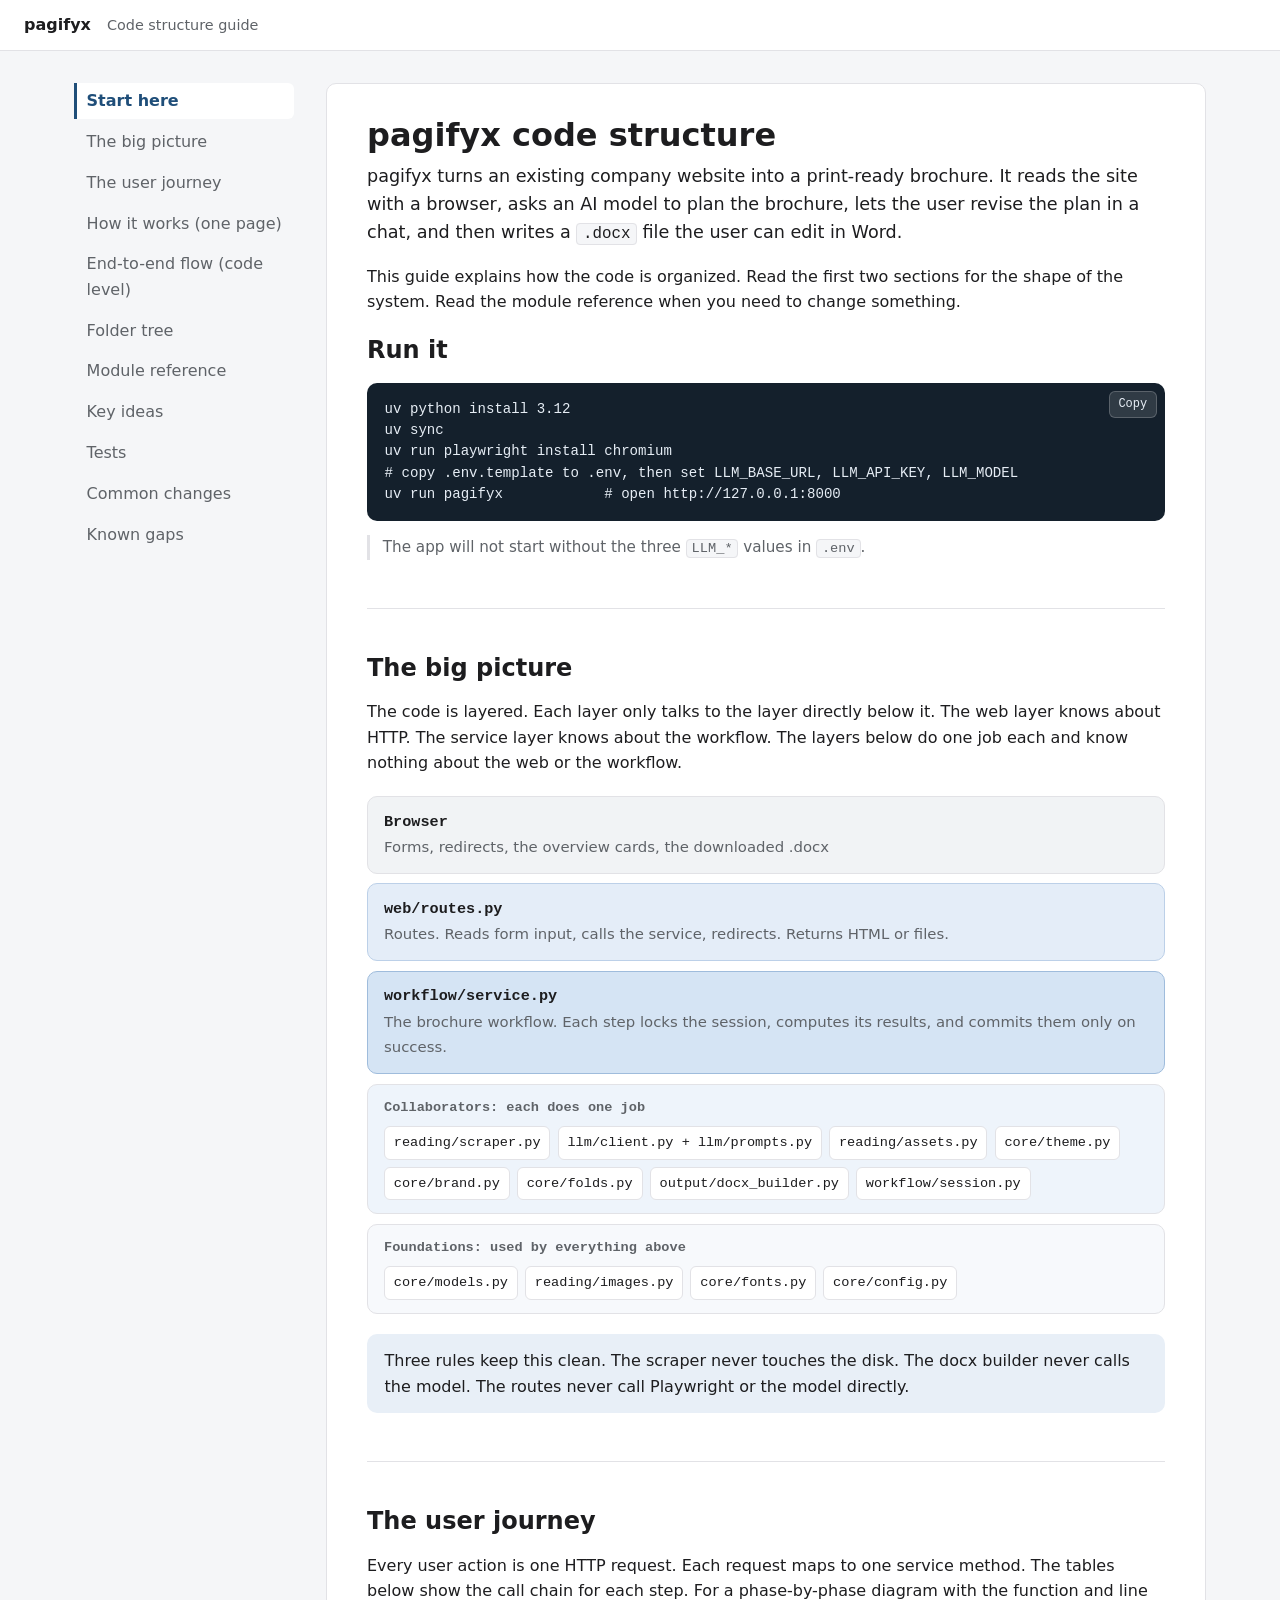
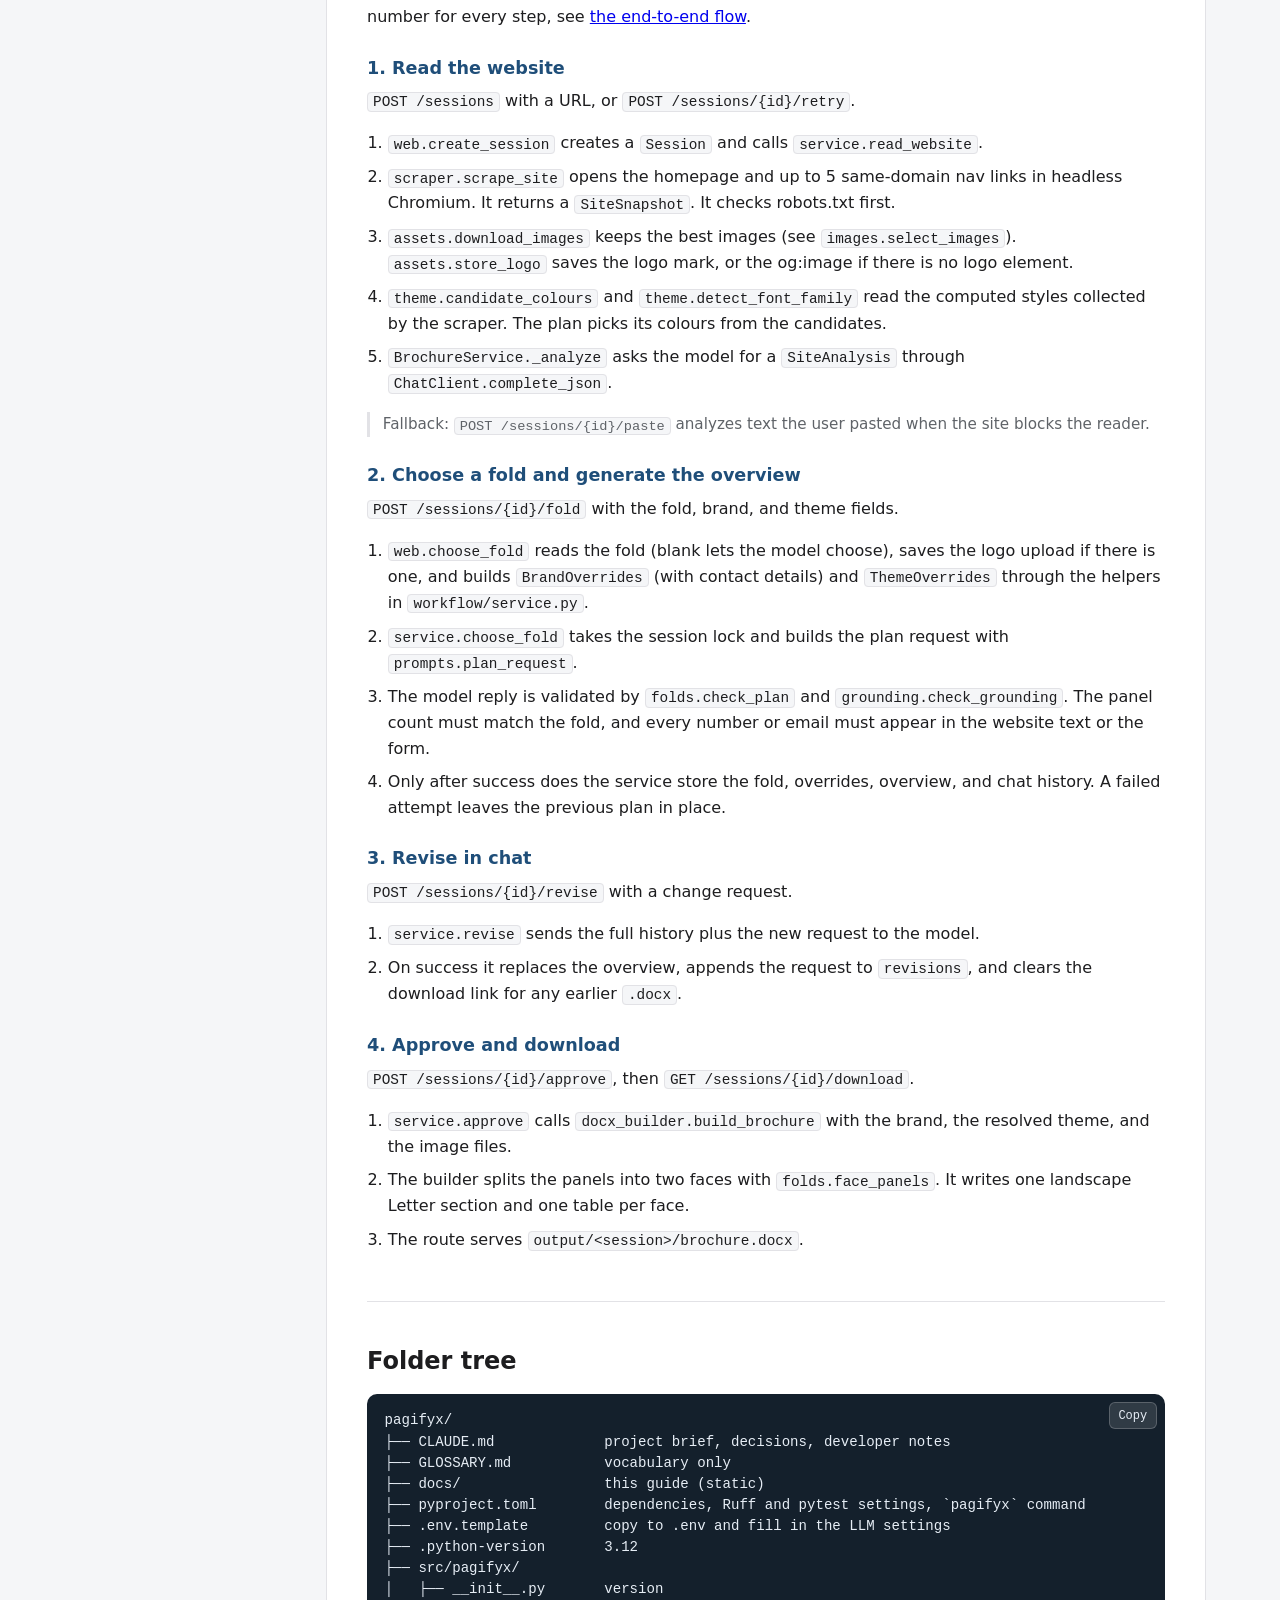
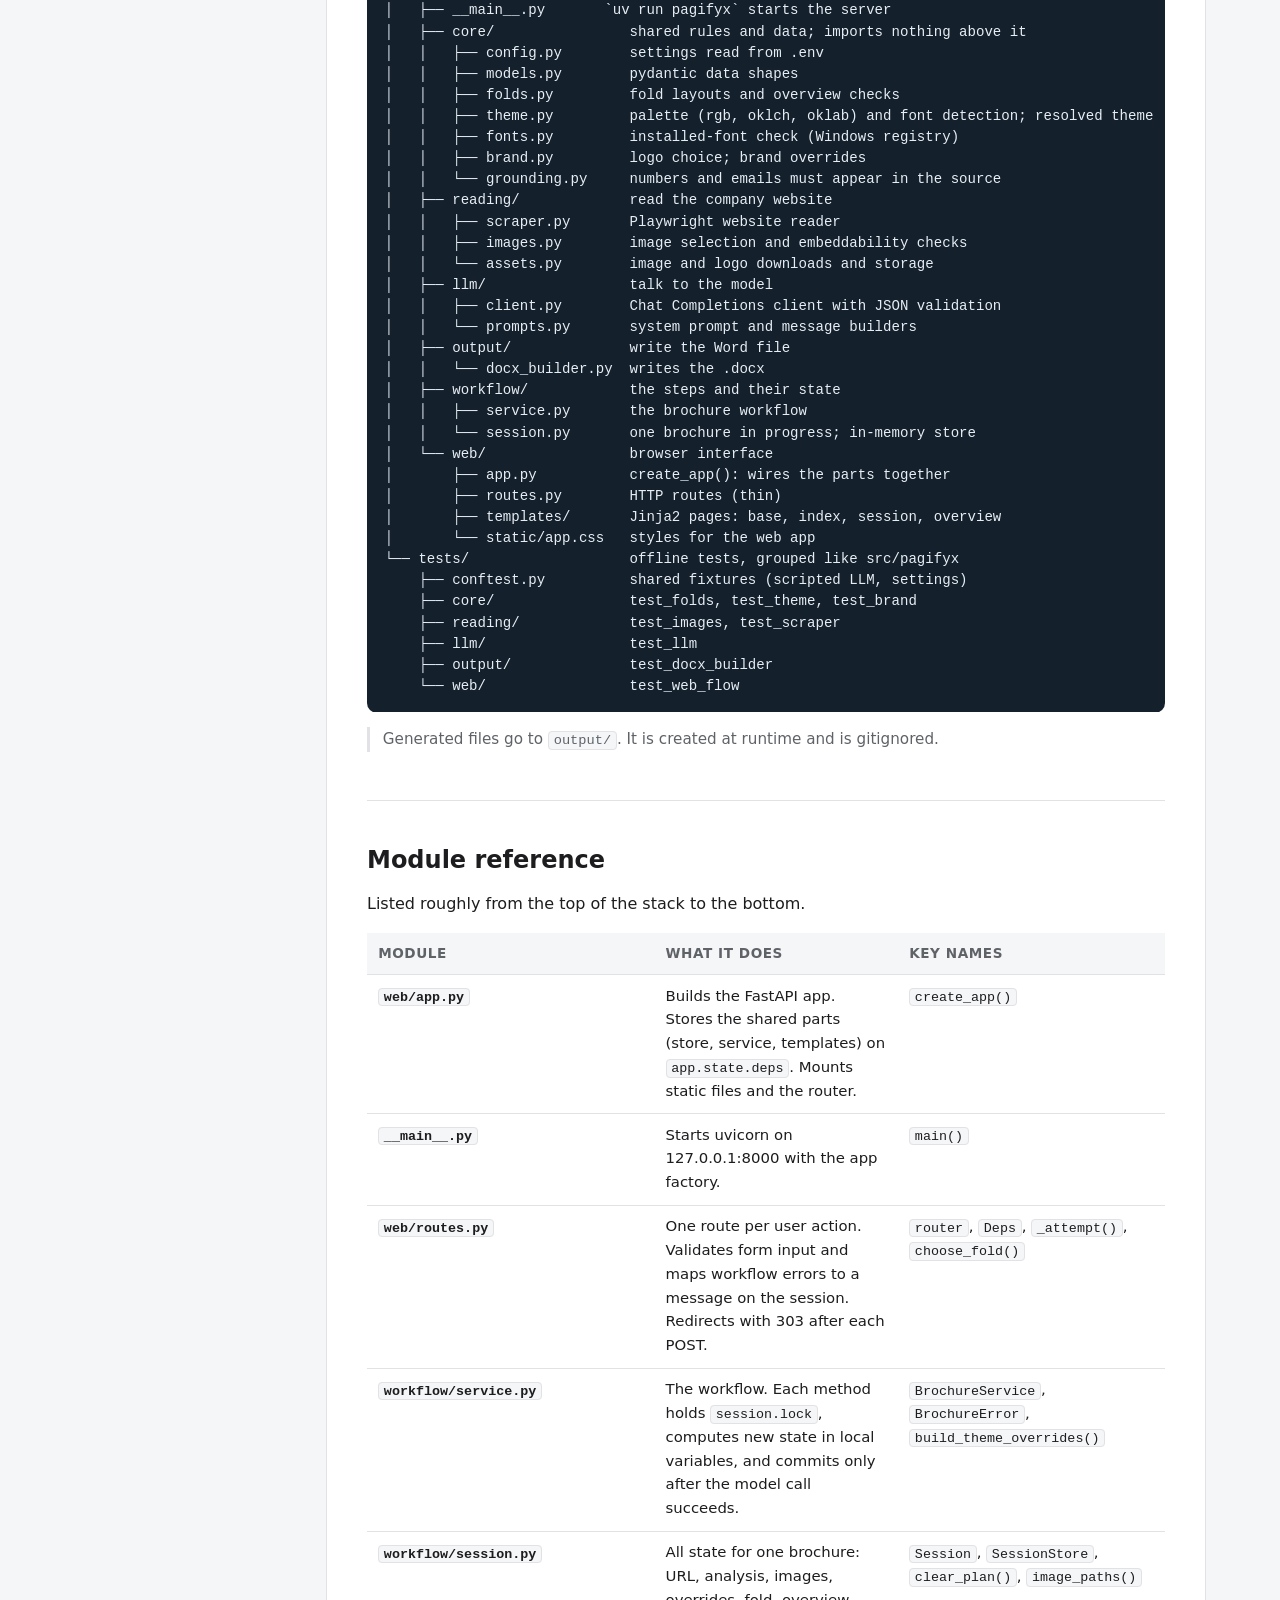
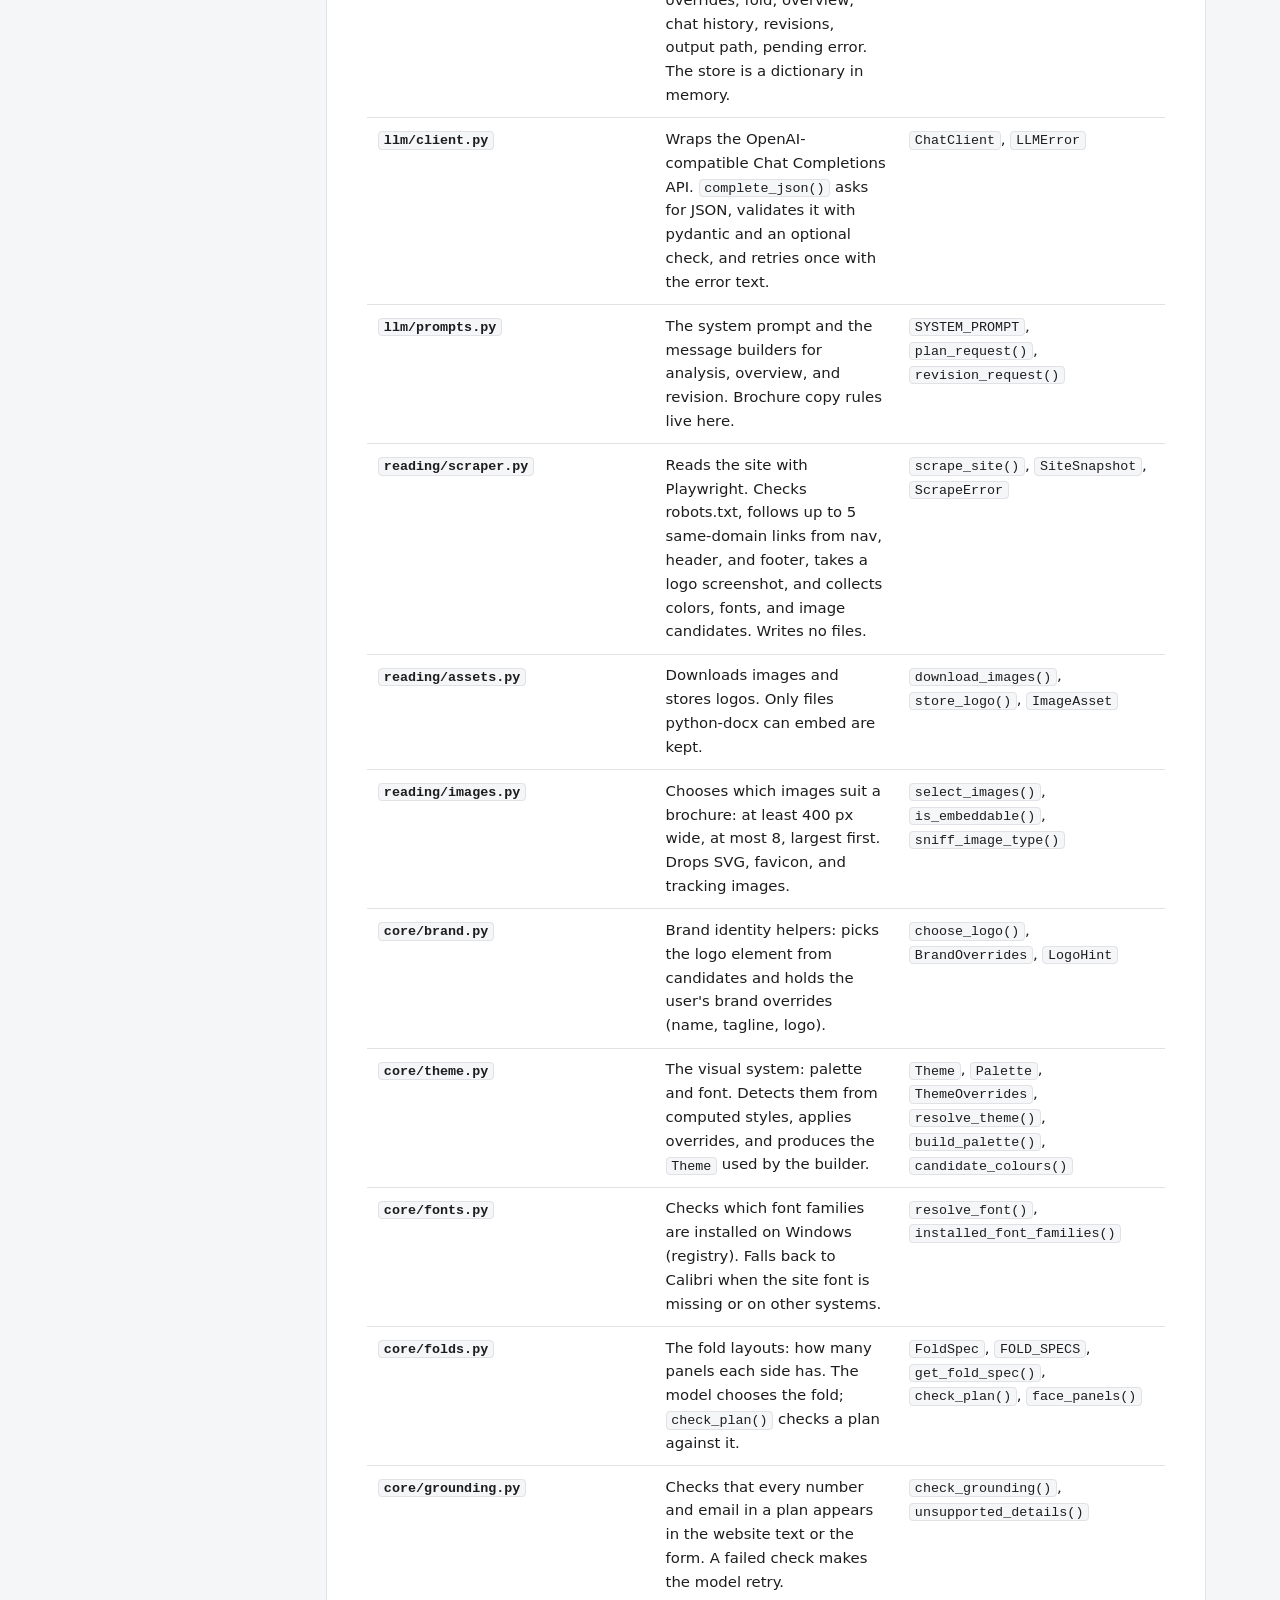
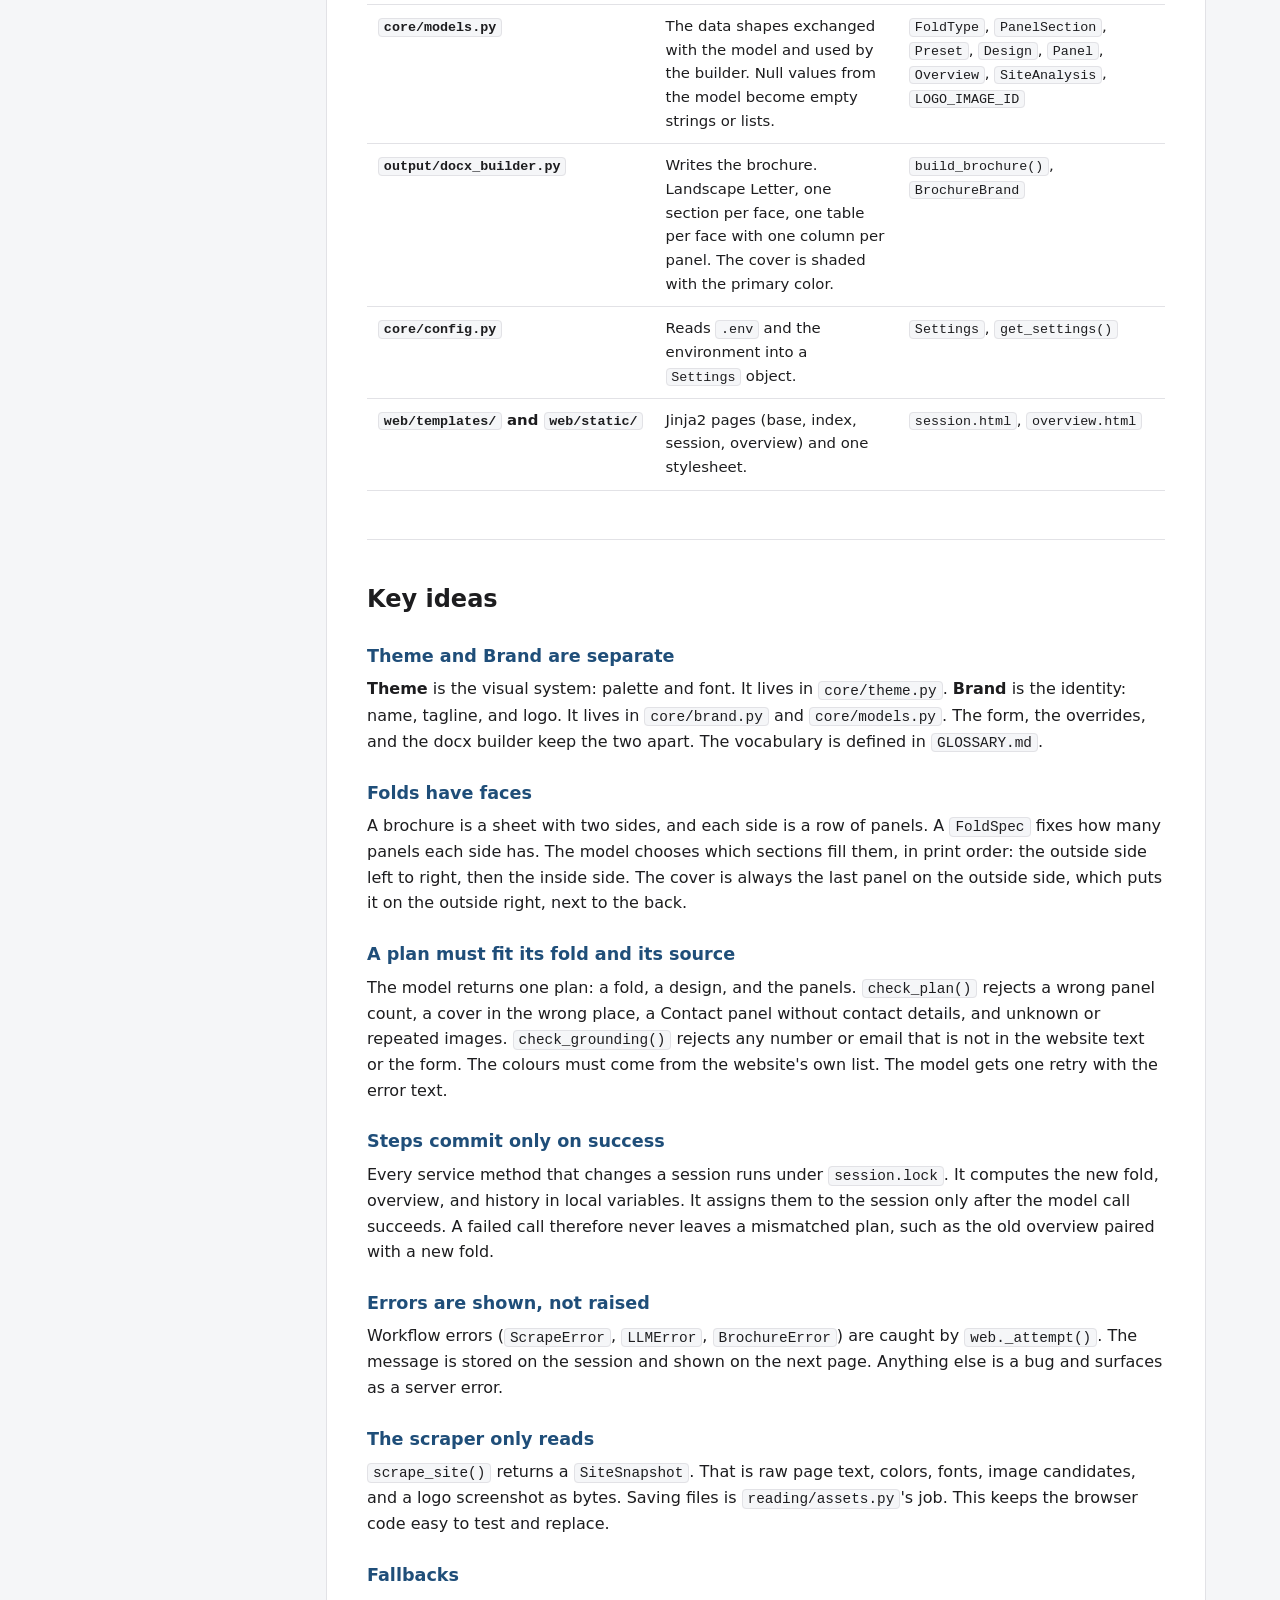
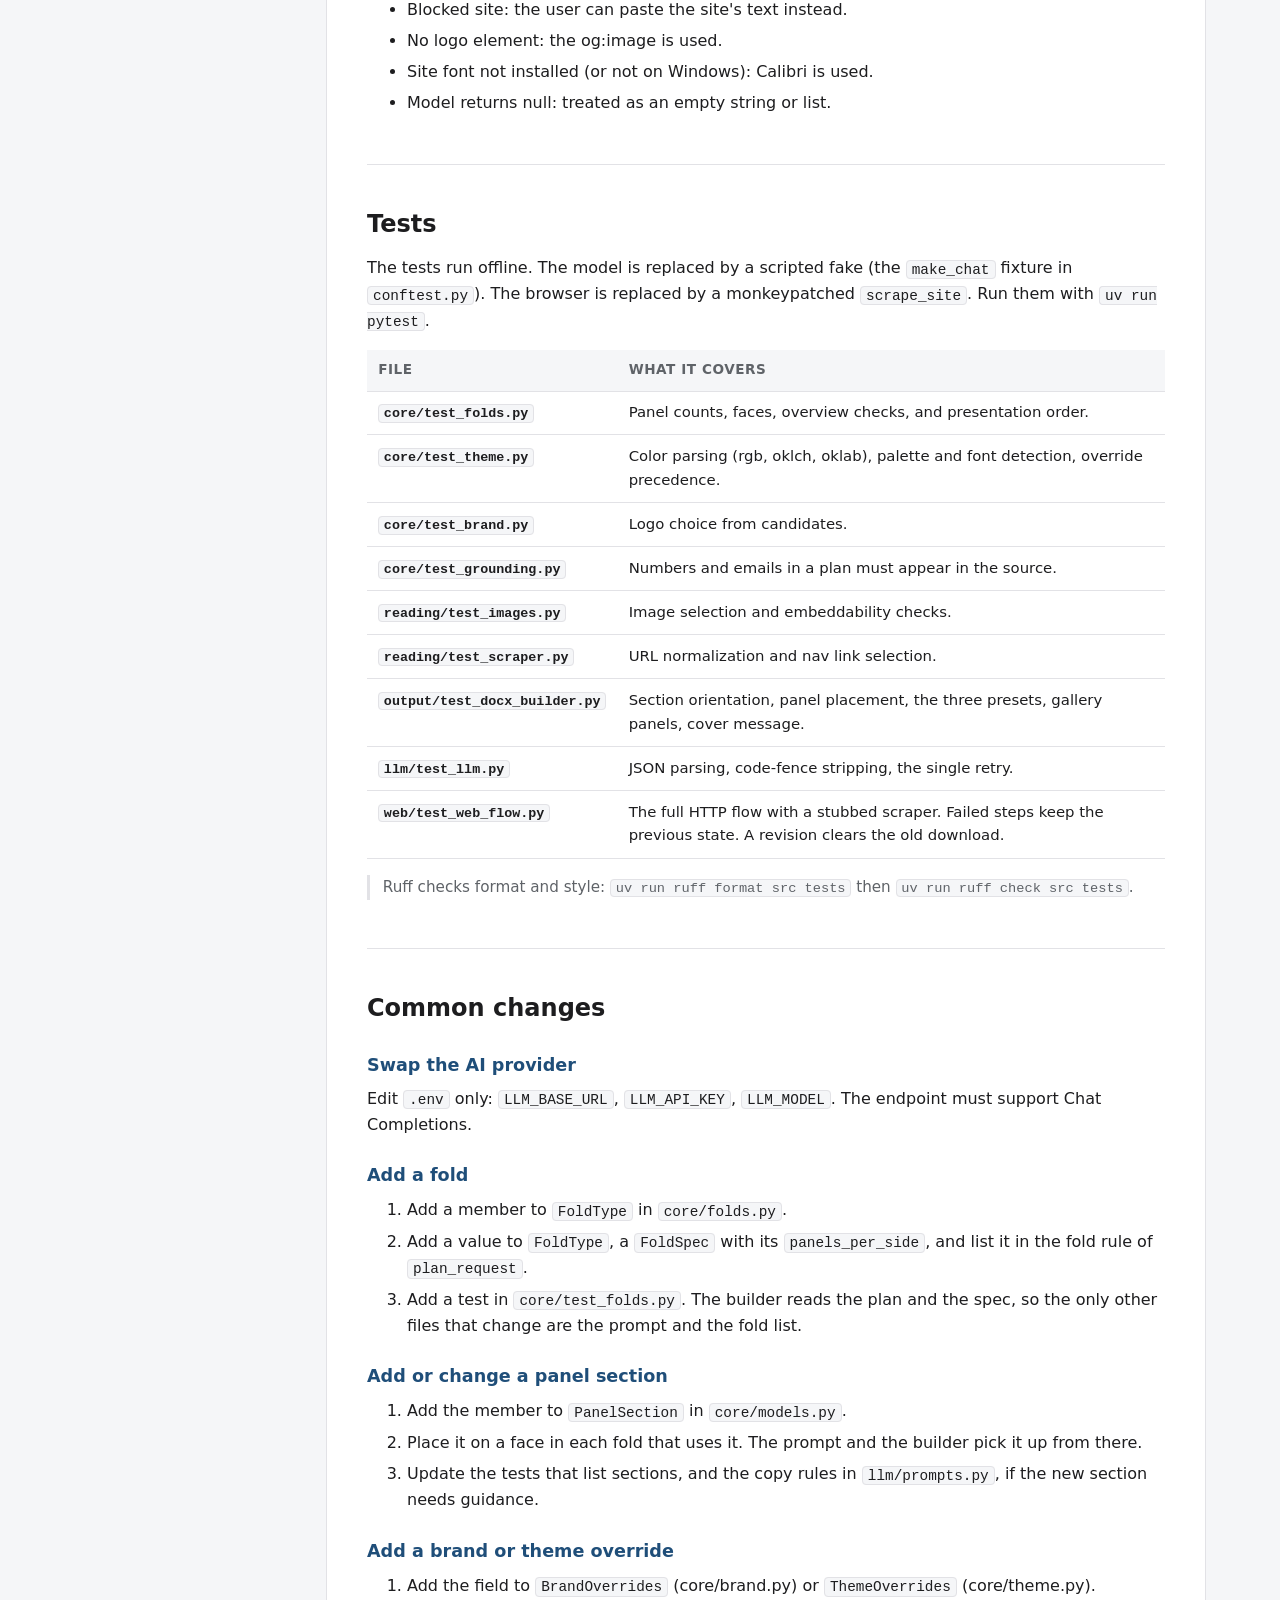
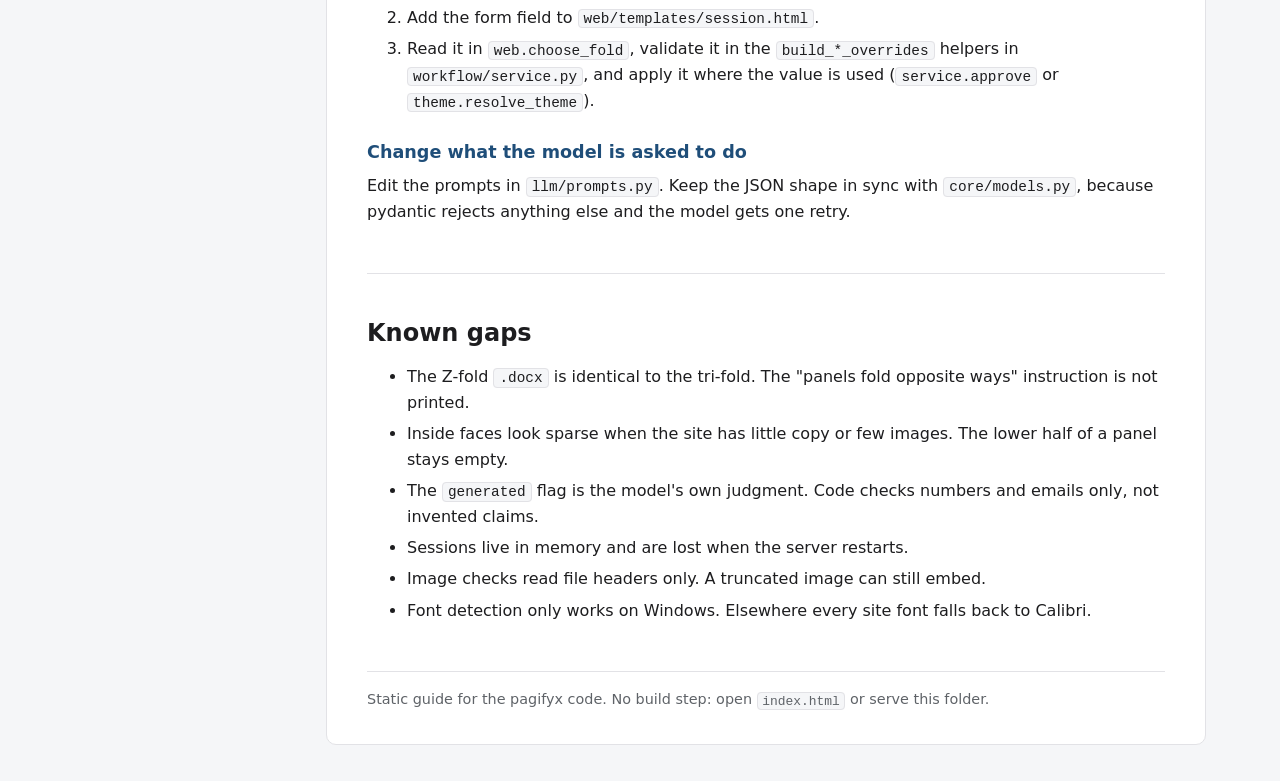
==== docs/index.html @ 18d74bdf "docs: add the static guide" ====
<!doctype html>
<html lang="en">
<head>
  <meta charset="utf-8">
  <meta name="viewport" content="width=device-width, initial-scale=1">
  <title>pagifyx code structure</title>
  <meta name="description" content="A guide to how the pagifyx code is organized, module by module.">
  <link rel="stylesheet" href="styles.css">
</head>
<body>
  <header class="top">
    <a class="brand" href="#start">pagifyx</a>
    <span class="tagline">Code structure guide</span>
  </header>

  <div class="layout">
    <nav class="sidebar" aria-label="Sections">
      <ul>
        <li><a href="#start">Start here</a></li>
        <li><a href="#picture">The big picture</a></li>
        <li><a href="#journey">The user journey</a></li>
        <li><a href="pipeline.html">How it works (one page)</a></li>
        <li><a href="flow.html">End-to-end flow (code level)</a></li>
        <li><a href="#tree">Folder tree</a></li>
        <li><a href="#modules">Module reference</a></li>
        <li><a href="#ideas">Key ideas</a></li>
        <li><a href="#tests">Tests</a></li>
        <li><a href="#recipes">Common changes</a></li>
        <li><a href="#gaps">Known gaps</a></li>
      </ul>
    </nav>

    <main class="content">

      <section id="start">
        <h1>pagifyx code structure</h1>
        <p class="lede">
          pagifyx turns an existing company website into a print-ready brochure. It reads the
          site with a browser, asks an AI model to plan the brochure, lets the user revise the
          plan in a chat, and then writes a <code>.docx</code> file the user can edit in Word.
        </p>
        <p>
          This guide explains how the code is organized. Read the first two sections for the
          shape of the system. Read the module reference when you need to change something.
        </p>

        <h2>Run it</h2>
        <pre><code>uv python install 3.12
uv sync
uv run playwright install chromium
# copy .env.template to .env, then set LLM_BASE_URL, LLM_API_KEY, LLM_MODEL
uv run pagifyx            # open http://127.0.0.1:8000</code></pre>
        <p class="note">
          The app will not start without the three <code>LLM_*</code> values in <code>.env</code>.
        </p>
      </section>

      <section id="picture">
        <h2>The big picture</h2>
        <p>
          The code is layered. Each layer only talks to the layer directly below it. The web
          layer knows about HTTP. The service layer knows about the workflow. The layers below
          do one job each and know nothing about the web or the workflow.
        </p>

        <div class="layers" role="img" aria-label="Five layers, top to bottom: browser, web routes, service workflow, collaborators, foundations">
          <div class="layer layer-browser">
            <strong>Browser</strong>
            <span>Forms, redirects, the overview cards, the downloaded .docx</span>
          </div>
          <div class="layer layer-web">
            <strong>web/routes.py</strong>
            <span>Routes. Reads form input, calls the service, redirects. Returns HTML or files.</span>
          </div>
          <div class="layer layer-service">
            <strong>workflow/service.py</strong>
            <span>The brochure workflow. Each step locks the session, computes its results, and commits them only on success.</span>
          </div>
          <div class="layer layer-collab">
            <strong>Collaborators: each does one job</strong>
            <span class="cell">reading/scraper.py</span>
            <span class="cell">llm/client.py + llm/prompts.py</span>
            <span class="cell">reading/assets.py</span>
            <span class="cell">core/theme.py</span>
            <span class="cell">core/brand.py</span>
            <span class="cell">core/folds.py</span>
            <span class="cell">output/docx_builder.py</span>
            <span class="cell">workflow/session.py</span>
          </div>
          <div class="layer layer-foundation">
            <strong>Foundations: used by everything above</strong>
            <span class="cell">core/models.py</span>
            <span class="cell">reading/images.py</span>
            <span class="cell">core/fonts.py</span>
            <span class="cell">core/config.py</span>
          </div>
        </div>

        <p class="rule">
          Three rules keep this clean. The scraper never touches the disk. The docx builder never
          calls the model. The routes never call Playwright or the model directly.
        </p>
      </section>

      <section id="journey">
        <h2>The user journey</h2>
        <p>
          Every user action is one HTTP request. Each request maps to one service method. The
          tables below show the call chain for each step. For a phase-by-phase diagram with the
          function and line number for every step, see <a href="flow.html">the end-to-end flow</a>.
        </p>

        <h3>1. Read the website</h3>
        <p><code>POST /sessions</code> with a URL, or <code>POST /sessions/{id}/retry</code>.</p>
        <ol class="chain">
          <li><code>web.create_session</code> creates a <code>Session</code> and calls <code>service.read_website</code>.</li>
          <li><code>scraper.scrape_site</code> opens the homepage and up to 5 same-domain nav links in headless Chromium. It returns a <code>SiteSnapshot</code>. It checks robots.txt first.</li>
          <li><code>assets.download_images</code> keeps the best images (see <code>images.select_images</code>). <code>assets.store_logo</code> saves the logo mark, or the og:image if there is no logo element.</li>
          <li><code>theme.candidate_colours</code> and <code>theme.detect_font_family</code> read the computed styles collected by the scraper. The plan picks its colours from the candidates.</li>
          <li><code>BrochureService._analyze</code> asks the model for a <code>SiteAnalysis</code> through <code>ChatClient.complete_json</code>.</li>
        </ol>
        <p class="note">Fallback: <code>POST /sessions/{id}/paste</code> analyzes text the user pasted when the site blocks the reader.</p>

        <h3>2. Choose a fold and generate the overview</h3>
        <p><code>POST /sessions/{id}/fold</code> with the fold, brand, and theme fields.</p>
        <ol class="chain">
          <li><code>web.choose_fold</code> reads the fold (blank lets the model choose), saves the logo upload if there is one, and builds <code>BrandOverrides</code> (with contact details) and <code>ThemeOverrides</code> through the helpers in <code>workflow/service.py</code>.</li>
          <li><code>service.choose_fold</code> takes the session lock and builds the plan request with <code>prompts.plan_request</code>.</li>
          <li>The model reply is validated by <code>folds.check_plan</code> and <code>grounding.check_grounding</code>. The panel count must match the fold, and every number or email must appear in the website text or the form.</li>
          <li>Only after success does the service store the fold, overrides, overview, and chat history. A failed attempt leaves the previous plan in place.</li>
        </ol>

        <h3>3. Revise in chat</h3>
        <p><code>POST /sessions/{id}/revise</code> with a change request.</p>
        <ol class="chain">
          <li><code>service.revise</code> sends the full history plus the new request to the model.</li>
          <li>On success it replaces the overview, appends the request to <code>revisions</code>, and clears the download link for any earlier <code>.docx</code>.</li>
        </ol>

        <h3>4. Approve and download</h3>
        <p><code>POST /sessions/{id}/approve</code>, then <code>GET /sessions/{id}/download</code>.</p>
        <ol class="chain">
          <li><code>service.approve</code> calls <code>docx_builder.build_brochure</code> with the brand, the resolved theme, and the image files.</li>
          <li>The builder splits the panels into two faces with <code>folds.face_panels</code>. It writes one landscape Letter section and one table per face.</li>
          <li>The route serves <code>output/&lt;session&gt;/brochure.docx</code>.</li>
        </ol>
      </section>

      <section id="tree">
        <h2>Folder tree</h2>
        <pre><code>pagifyx/
├── CLAUDE.md             project brief, decisions, developer notes
├── GLOSSARY.md           vocabulary only
├── docs/                 this guide (static)
├── pyproject.toml        dependencies, Ruff and pytest settings, `pagifyx` command
├── .env.template         copy to .env and fill in the LLM settings
├── .python-version       3.12
├── src/pagifyx/
│   ├── __init__.py       version
│   ├── __main__.py       `uv run pagifyx` starts the server
│   ├── core/                shared rules and data; imports nothing above it
│   │   ├── config.py        settings read from .env
│   │   ├── models.py        pydantic data shapes
│   │   ├── folds.py         fold layouts and overview checks
│   │   ├── theme.py         palette (rgb, oklch, oklab) and font detection; resolved theme
│   │   ├── fonts.py         installed-font check (Windows registry)
│   │   ├── brand.py         logo choice; brand overrides
│   │   └── grounding.py     numbers and emails must appear in the source
│   ├── reading/             read the company website
│   │   ├── scraper.py       Playwright website reader
│   │   ├── images.py        image selection and embeddability checks
│   │   └── assets.py        image and logo downloads and storage
│   ├── llm/                 talk to the model
│   │   ├── client.py        Chat Completions client with JSON validation
│   │   └── prompts.py       system prompt and message builders
│   ├── output/              write the Word file
│   │   └── docx_builder.py  writes the .docx
│   ├── workflow/            the steps and their state
│   │   ├── service.py       the brochure workflow
│   │   └── session.py       one brochure in progress; in-memory store
│   └── web/                 browser interface
│       ├── app.py           create_app(): wires the parts together
│       ├── routes.py        HTTP routes (thin)
│       ├── templates/       Jinja2 pages: base, index, session, overview
│       └── static/app.css   styles for the web app
└── tests/                   offline tests, grouped like src/pagifyx
    ├── conftest.py          shared fixtures (scripted LLM, settings)
    ├── core/                test_folds, test_theme, test_brand
    ├── reading/             test_images, test_scraper
    ├── llm/                 test_llm
    ├── output/              test_docx_builder
    └── web/                 test_web_flow</code></pre>
        <p class="note">
          Generated files go to <code>output/</code>. It is created at runtime and is gitignored.
        </p>
      </section>

      <section id="modules">
        <h2>Module reference</h2>
        <p>Listed roughly from the top of the stack to the bottom.</p>

        <div class="table-wrap">
          <table>
            <thead>
              <tr><th scope="col">Module</th><th scope="col">What it does</th><th scope="col">Key names</th></tr>
            </thead>
            <tbody>
              <tr>
                <th scope="row"><code>web/app.py</code></th>
                <td>Builds the FastAPI app. Stores the shared parts (store, service, templates) on <code>app.state.deps</code>. Mounts static files and the router.</td>
                <td><code>create_app()</code></td>
              </tr>
              <tr>
                <th scope="row"><code>__main__.py</code></th>
                <td>Starts uvicorn on 127.0.0.1:8000 with the app factory.</td>
                <td><code>main()</code></td>
              </tr>
              <tr>
                <th scope="row"><code>web/routes.py</code></th>
                <td>One route per user action. Validates form input and maps workflow errors to a message on the session. Redirects with 303 after each POST.</td>
                <td><code>router</code>, <code>Deps</code>, <code>_attempt()</code>, <code>choose_fold()</code></td>
              </tr>
              <tr>
                <th scope="row"><code>workflow/service.py</code></th>
                <td>The workflow. Each method holds <code>session.lock</code>, computes new state in local variables, and commits only after the model call succeeds.</td>
                <td><code>BrochureService</code>, <code>BrochureError</code>, <code>build_theme_overrides()</code></td>
              </tr>
              <tr>
                <th scope="row"><code>workflow/session.py</code></th>
                <td>All state for one brochure: URL, analysis, images, overrides, fold, overview, chat history, revisions, output path, pending error. The store is a dictionary in memory.</td>
                <td><code>Session</code>, <code>SessionStore</code>, <code>clear_plan()</code>, <code>image_paths()</code></td>
              </tr>
              <tr>
                <th scope="row"><code>llm/client.py</code></th>
                <td>Wraps the OpenAI-compatible Chat Completions API. <code>complete_json()</code> asks for JSON, validates it with pydantic and an optional check, and retries once with the error text.</td>
                <td><code>ChatClient</code>, <code>LLMError</code></td>
              </tr>
              <tr>
                <th scope="row"><code>llm/prompts.py</code></th>
                <td>The system prompt and the message builders for analysis, overview, and revision. Brochure copy rules live here.</td>
                <td><code>SYSTEM_PROMPT</code>, <code>plan_request()</code>, <code>revision_request()</code></td>
              </tr>
              <tr>
                <th scope="row"><code>reading/scraper.py</code></th>
                <td>Reads the site with Playwright. Checks robots.txt, follows up to 5 same-domain links from nav, header, and footer, takes a logo screenshot, and collects colors, fonts, and image candidates. Writes no files.</td>
                <td><code>scrape_site()</code>, <code>SiteSnapshot</code>, <code>ScrapeError</code></td>
              </tr>
              <tr>
                <th scope="row"><code>reading/assets.py</code></th>
                <td>Downloads images and stores logos. Only files python-docx can embed are kept.</td>
                <td><code>download_images()</code>, <code>store_logo()</code>, <code>ImageAsset</code></td>
              </tr>
              <tr>
                <th scope="row"><code>reading/images.py</code></th>
                <td>Chooses which images suit a brochure: at least 400 px wide, at most 8, largest first. Drops SVG, favicon, and tracking images.</td>
                <td><code>select_images()</code>, <code>is_embeddable()</code>, <code>sniff_image_type()</code></td>
              </tr>
              <tr>
                <th scope="row"><code>core/brand.py</code></th>
                <td>Brand identity helpers: picks the logo element from candidates and holds the user's brand overrides (name, tagline, logo).</td>
                <td><code>choose_logo()</code>, <code>BrandOverrides</code>, <code>LogoHint</code></td>
              </tr>
              <tr>
                <th scope="row"><code>core/theme.py</code></th>
                <td>The visual system: palette and font. Detects them from computed styles, applies overrides, and produces the <code>Theme</code> used by the builder.</td>
                <td><code>Theme</code>, <code>Palette</code>, <code>ThemeOverrides</code>, <code>resolve_theme()</code>, <code>build_palette()</code>, <code>candidate_colours()</code></td>
              </tr>
              <tr>
                <th scope="row"><code>core/fonts.py</code></th>
                <td>Checks which font families are installed on Windows (registry). Falls back to Calibri when the site font is missing or on other systems.</td>
                <td><code>resolve_font()</code>, <code>installed_font_families()</code></td>
              </tr>
              <tr>
                <th scope="row"><code>core/folds.py</code></th>
                <td>The fold layouts: how many panels each side has. The model chooses the fold; <code>check_plan()</code> checks a plan against it.</td>
                <td><code>FoldSpec</code>, <code>FOLD_SPECS</code>, <code>get_fold_spec()</code>, <code>check_plan()</code>, <code>face_panels()</code></td>
              </tr>
              <tr>
                <th scope="row"><code>core/grounding.py</code></th>
                <td>Checks that every number and email in a plan appears in the website text or the form. A failed check makes the model retry.</td>
                <td><code>check_grounding()</code>, <code>unsupported_details()</code></td>
              </tr>
              <tr>
                <th scope="row"><code>core/models.py</code></th>
                <td>The data shapes exchanged with the model and used by the builder. Null values from the model become empty strings or lists.</td>
                <td><code>FoldType</code>, <code>PanelSection</code>, <code>Preset</code>, <code>Design</code>, <code>Panel</code>, <code>Overview</code>, <code>SiteAnalysis</code>, <code>LOGO_IMAGE_ID</code></td>
              </tr>
              <tr>
                <th scope="row"><code>output/docx_builder.py</code></th>
                <td>Writes the brochure. Landscape Letter, one section per face, one table per face with one column per panel. The cover is shaded with the primary color.</td>
                <td><code>build_brochure()</code>, <code>BrochureBrand</code></td>
              </tr>
              <tr>
                <th scope="row"><code>core/config.py</code></th>
                <td>Reads <code>.env</code> and the environment into a <code>Settings</code> object.</td>
                <td><code>Settings</code>, <code>get_settings()</code></td>
              </tr>
              <tr>
                <th scope="row"><code>web/templates/</code> and <code>web/static/</code></th>
                <td>Jinja2 pages (base, index, session, overview) and one stylesheet.</td>
                <td><code>session.html</code>, <code>overview.html</code></td>
              </tr>
            </tbody>
          </table>
        </div>
      </section>

      <section id="ideas">
        <h2>Key ideas</h2>

        <h3>Theme and Brand are separate</h3>
        <p>
          <strong>Theme</strong> is the visual system: palette and font. It lives in
          <code>core/theme.py</code>. <strong>Brand</strong> is the identity: name, tagline, and logo.
          It lives in <code>core/brand.py</code> and <code>core/models.py</code>. The form, the overrides,
          and the docx builder keep the two apart. The vocabulary is defined in
          <code>GLOSSARY.md</code>.
        </p>

        <h3>Folds have faces</h3>
        <p>
          A brochure is a sheet with two sides, and each side is a row of panels. A
          <code>FoldSpec</code> fixes how many panels each side has. The model chooses which
          sections fill them, in print order: the outside side left to right, then the inside
          side. The cover is always the last panel on the outside side, which puts it on the
          outside right, next to the back.
        </p>

        <h3>A plan must fit its fold and its source</h3>
        <p>
          The model returns one plan: a fold, a design, and the panels. <code>check_plan()</code>
          rejects a wrong panel count, a cover in the wrong place, a Contact panel without contact
          details, and unknown or repeated images. <code>check_grounding()</code> rejects any number
          or email that is not in the website text or the form. The colours must come from the
          website's own list. The model gets one retry with the error text.
        </p>

        <h3>Steps commit only on success</h3>
        <p>
          Every service method that changes a session runs under <code>session.lock</code>. It
          computes the new fold, overview, and history in local variables. It assigns them to the
          session only after the model call succeeds. A failed call therefore never leaves a
          mismatched plan, such as the old overview paired with a new fold.
        </p>

        <h3>Errors are shown, not raised</h3>
        <p>
          Workflow errors (<code>ScrapeError</code>, <code>LLMError</code>,
          <code>BrochureError</code>) are caught by <code>web._attempt()</code>. The message is
          stored on the session and shown on the next page. Anything else is a bug and surfaces as
          a server error.
        </p>

        <h3>The scraper only reads</h3>
        <p>
          <code>scrape_site()</code> returns a <code>SiteSnapshot</code>. That is raw page text,
          colors, fonts, image candidates, and a logo screenshot as bytes. Saving files is
          <code>reading/assets.py</code>'s job. This keeps the browser code easy to test and replace.
        </p>

        <h3>Fallbacks</h3>
        <ul>
          <li>Blocked site: the user can paste the site's text instead.</li>
          <li>No logo element: the og:image is used.</li>
          <li>Site font not installed (or not on Windows): Calibri is used.</li>
          <li>Model returns null: treated as an empty string or list.</li>
        </ul>
      </section>

      <section id="tests">
        <h2>Tests</h2>
        <p>
          The tests run offline. The model is replaced by a scripted fake (the
          <code>make_chat</code> fixture in <code>conftest.py</code>). The browser is replaced by
          a monkeypatched <code>scrape_site</code>. Run them with
          <code>uv run pytest</code>.
        </p>
        <div class="table-wrap">
          <table>
            <thead>
              <tr><th scope="col">File</th><th scope="col">What it covers</th></tr>
            </thead>
            <tbody>
              <tr><th scope="row"><code>core/test_folds.py</code></th><td>Panel counts, faces, overview checks, and presentation order.</td></tr>
              <tr><th scope="row"><code>core/test_theme.py</code></th><td>Color parsing (rgb, oklch, oklab), palette and font detection, override precedence.</td></tr>
              <tr><th scope="row"><code>core/test_brand.py</code></th><td>Logo choice from candidates.</td></tr>
              <tr><th scope="row"><code>core/test_grounding.py</code></th><td>Numbers and emails in a plan must appear in the source.</td></tr>
              <tr><th scope="row"><code>reading/test_images.py</code></th><td>Image selection and embeddability checks.</td></tr>
              <tr><th scope="row"><code>reading/test_scraper.py</code></th><td>URL normalization and nav link selection.</td></tr>
              <tr><th scope="row"><code>output/test_docx_builder.py</code></th><td>Section orientation, panel placement, the three presets, gallery panels, cover message.</td></tr>
              <tr><th scope="row"><code>llm/test_llm.py</code></th><td>JSON parsing, code-fence stripping, the single retry.</td></tr>
              <tr><th scope="row"><code>web/test_web_flow.py</code></th><td>The full HTTP flow with a stubbed scraper. Failed steps keep the previous state. A revision clears the old download.</td></tr>
            </tbody>
          </table>
        </div>
        <p class="note">
          Ruff checks format and style: <code>uv run ruff format src tests</code> then
          <code>uv run ruff check src tests</code>.
        </p>
      </section>

      <section id="recipes">
        <h2>Common changes</h2>

        <h3>Swap the AI provider</h3>
        <p>Edit <code>.env</code> only: <code>LLM_BASE_URL</code>, <code>LLM_API_KEY</code>, <code>LLM_MODEL</code>. The endpoint must support Chat Completions.</p>

        <h3>Add a fold</h3>
        <ol>
          <li>Add a member to <code>FoldType</code> in <code>core/folds.py</code>.</li>
          <li>Add a value to <code>FoldType</code>, a <code>FoldSpec</code> with its <code>panels_per_side</code>, and list it in the fold rule of <code>plan_request</code>.</li>
          <li>Add a test in <code>core/test_folds.py</code>. The builder reads the plan and the spec, so the only other files that change are the prompt and the fold list.</li>
        </ol>

        <h3>Add or change a panel section</h3>
        <ol>
          <li>Add the member to <code>PanelSection</code> in <code>core/models.py</code>.</li>
          <li>Place it on a face in each fold that uses it. The prompt and the builder pick it up from there.</li>
          <li>Update the tests that list sections, and the copy rules in <code>llm/prompts.py</code>, if the new section needs guidance.</li>
        </ol>

        <h3>Add a brand or theme override</h3>
        <ol>
          <li>Add the field to <code>BrandOverrides</code> (core/brand.py) or <code>ThemeOverrides</code> (core/theme.py).</li>
          <li>Add the form field to <code>web/templates/session.html</code>.</li>
          <li>Read it in <code>web.choose_fold</code>, validate it in the <code>build_*_overrides</code> helpers in <code>workflow/service.py</code>, and apply it where the value is used (<code>service.approve</code> or <code>theme.resolve_theme</code>).</li>
        </ol>

        <h3>Change what the model is asked to do</h3>
        <p>Edit the prompts in <code>llm/prompts.py</code>. Keep the JSON shape in sync with <code>core/models.py</code>, because pydantic rejects anything else and the model gets one retry.</p>
      </section>

      <section id="gaps">
        <h2>Known gaps</h2>
        <ul>
          <li>The Z-fold <code>.docx</code> is identical to the tri-fold. The "panels fold opposite ways" instruction is not printed.</li>
          <li>Inside faces look sparse when the site has little copy or few images. The lower half of a panel stays empty.</li>
          <li>The <code>generated</code> flag is the model's own judgment. Code checks numbers and emails only, not invented claims.</li>
          <li>Sessions live in memory and are lost when the server restarts.</li>
          <li>Image checks read file headers only. A truncated image can still embed.</li>
          <li>Font detection only works on Windows. Elsewhere every site font falls back to Calibri.</li>
        </ul>
      </section>

      <footer class="foot">
        Static guide for the pagifyx code. No build step: open <code>index.html</code> or serve this folder.
      </footer>
    </main>
  </div>

  <script src="script.js"></script>
</body>
</html>
---- docs/styles.css ----
:root {
  --ink: #1d1d1f;
  --muted: #5f6368;
  --line: #e2e2e6;
  --paper: #ffffff;
  --wash: #f5f6f8;
  --accent: #1f4e79;
  --accent-soft: #e8eff7;
  --code-bg: #14202c;
  --code-ink: #e6edf5;
  --radius: 10px;
}

* { box-sizing: border-box; }

html { scroll-behavior: smooth; scroll-padding-top: 4.5rem; }

body {
  margin: 0;
  font-family: system-ui, -apple-system, "Segoe UI", Roboto, sans-serif;
  font-size: 16px;
  line-height: 1.6;
  color: var(--ink);
  background: var(--wash);
}

/* Top bar */

.top {
  position: sticky;
  top: 0;
  z-index: 10;
  display: flex;
  align-items: baseline;
  gap: 1rem;
  padding: 0.75rem 1.5rem;
  background: var(--paper);
  border-bottom: 1px solid var(--line);
}

.brand { font-weight: 700; color: var(--ink); text-decoration: none; }
.tagline { color: var(--muted); font-size: 0.9rem; }

/* Two-column layout */

.layout {
  display: grid;
  grid-template-columns: 220px minmax(0, 1fr);
  gap: 2rem;
  max-width: 1180px;
  margin: 0 auto;
  padding: 2rem 1.5rem 4rem;
}

.sidebar {
  position: sticky;
  top: 4.5rem;
  align-self: start;
}

.sidebar ul { list-style: none; margin: 0; padding: 0; }

.sidebar li + li { margin-top: 0.25rem; }

.sidebar a {
  display: block;
  padding: 0.35rem 0.6rem;
  border-left: 3px solid transparent;
  border-radius: 0 6px 6px 0;
  color: var(--muted);
  text-decoration: none;
}

.sidebar a:hover { color: var(--ink); background: var(--paper); }

.sidebar a.active {
  color: var(--accent);
  font-weight: 600;
  border-left-color: var(--accent);
  background: var(--paper);
}

/* Content */

.content {
  min-width: 0;
  background: var(--paper);
  border: 1px solid var(--line);
  border-radius: var(--radius);
  padding: 2rem 2.5rem;
}

section + section {
  margin-top: 3rem;
  padding-top: 2.5rem;
  border-top: 1px solid var(--line);
}

h1 { font-size: 2rem; margin: 0 0 0.5rem; line-height: 1.2; }
h2 { font-size: 1.5rem; margin: 0 0 0.75rem; }
h3 { font-size: 1.1rem; margin: 1.5rem 0 0.4rem; color: var(--accent); }

p, ul, ol { margin: 0.5rem 0 1rem; }
li + li { margin-top: 0.35rem; }

.lede { font-size: 1.1rem; color: var(--ink); }

code {
  font-family: ui-monospace, "Cascadia Mono", Consolas, monospace;
  font-size: 0.9em;
  background: var(--wash);
  border: 1px solid var(--line);
  border-radius: 4px;
  padding: 0.05em 0.35em;
}

pre {
  position: relative;
  background: var(--code-bg);
  color: var(--code-ink);
  border-radius: var(--radius);
  padding: 1rem 1.1rem;
  overflow-x: auto;
  font-size: 0.88rem;
  line-height: 1.5;
}

pre code {
  background: none;
  border: 0;
  padding: 0;
  color: inherit;
  font-size: inherit;
}

.copy {
  position: absolute;
  top: 0.5rem;
  right: 0.5rem;
  font: inherit;
  font-size: 0.75rem;
  color: var(--code-ink);
  background: rgba(255, 255, 255, 0.12);
  border: 1px solid rgba(255, 255, 255, 0.2);
  border-radius: 6px;
  padding: 0.2rem 0.55rem;
  cursor: pointer;
}

.copy:hover { background: rgba(255, 255, 255, 0.2); }

.note {
  color: var(--muted);
  font-size: 0.95rem;
  border-left: 3px solid var(--line);
  padding-left: 0.8rem;
}

.rule {
  background: var(--accent-soft);
  border-radius: var(--radius);
  padding: 0.9rem 1.1rem;
  margin-top: 1.25rem;
}

/* Layer diagram */

.layers {
  display: grid;
  gap: 0.6rem;
  margin: 1.25rem 0;
}

.layer {
  border-radius: var(--radius);
  padding: 0.8rem 1rem;
  border: 1px solid var(--line);
}

.layer strong { display: block; font-family: ui-monospace, Consolas, monospace; font-size: 0.95rem; }
.layer > span:not(.cell) { color: var(--muted); font-size: 0.93rem; }

.layer-collab > strong,
.layer-foundation > strong {
  flex-basis: 100%;
  color: var(--muted);
  font-size: 0.85rem;
  font-weight: 600;
}

.layer-browser { background: #f1f3f5; }
.layer-web { background: #e4edf8; border-color: #bcd0e8; }
.layer-service { background: #d5e4f4; border-color: #9fbcdc; }
.layer-collab, .layer-foundation {
  display: flex;
  flex-wrap: wrap;
  gap: 0.45rem;
}

.layer-collab { background: #eef4fb; }
.layer-foundation { background: #f7f9fc; }

.cell {
  font-family: ui-monospace, Consolas, monospace;
  font-size: 0.85rem;
  background: var(--paper);
  border: 1px solid var(--line);
  border-radius: 6px;
  padding: 0.3rem 0.55rem;
}

/* Journey */

h3 + p { margin-top: 0; }

ol.chain { padding-left: 1.3rem; }
ol.chain li { margin-bottom: 0.5rem; }

/* Tables */

.table-wrap { overflow-x: auto; margin: 1rem 0; }

table {
  width: 100%;
  border-collapse: collapse;
  font-size: 0.93rem;
}

th, td {
  text-align: left;
  vertical-align: top;
  padding: 0.6rem 0.7rem;
  border-bottom: 1px solid var(--line);
}

thead th {
  background: var(--wash);
  font-size: 0.85rem;
  text-transform: uppercase;
  letter-spacing: 0.04em;
  color: var(--muted);
}

tbody th { font-weight: 600; white-space: nowrap; }

.foot {
  margin-top: 3rem;
  padding-top: 1rem;
  border-top: 1px solid var(--line);
  color: var(--muted);
  font-size: 0.9rem;
}

/* Responsive */

@media (max-width: 860px) {
  .layout { grid-template-columns: 1fr; padding: 1rem; }
  .sidebar {
    position: static;
    background: var(--paper);
    border: 1px solid var(--line);
    border-radius: var(--radius);
    padding: 0.5rem;
  }
  .sidebar ul { display: flex; flex-wrap: wrap; gap: 0.25rem; }
  .sidebar li + li { margin-top: 0; }
  .content { padding: 1.25rem; }
}

@media (prefers-reduced-motion: reduce) {
  html { scroll-behavior: auto; }
}
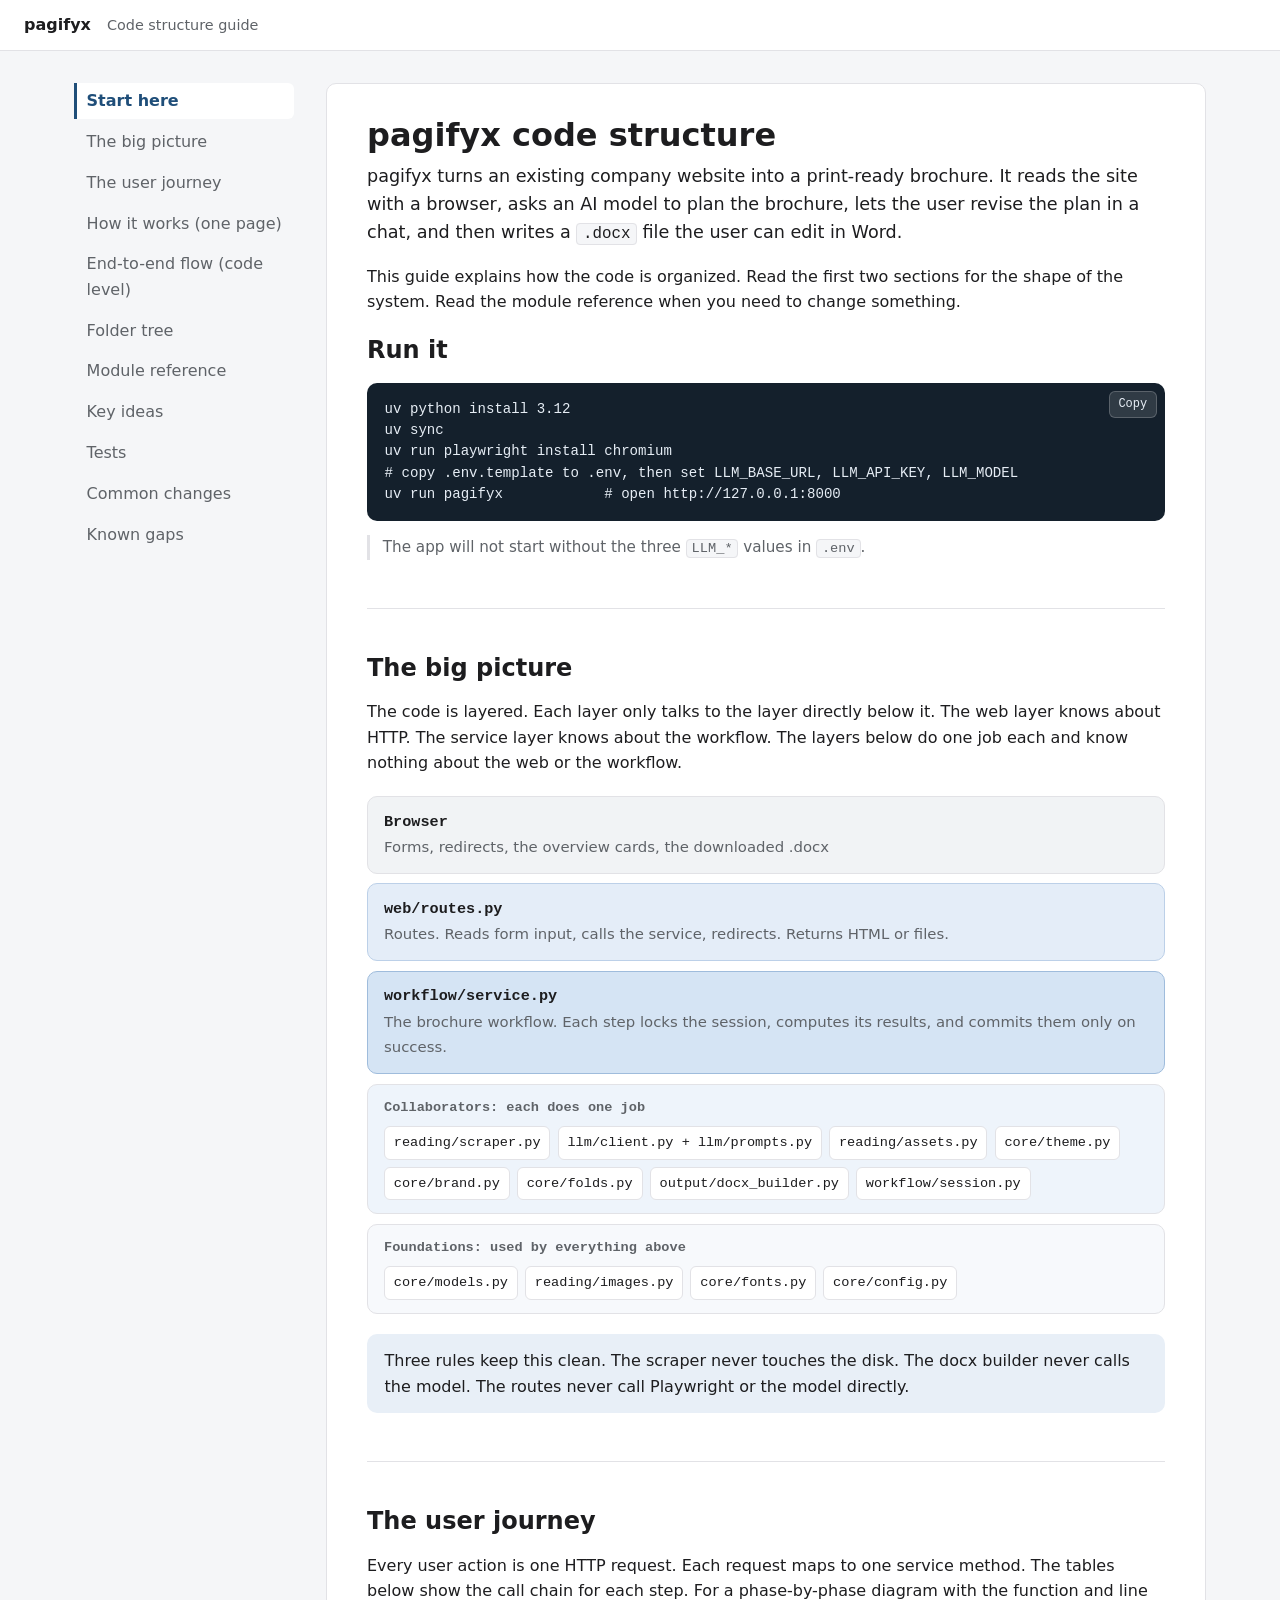
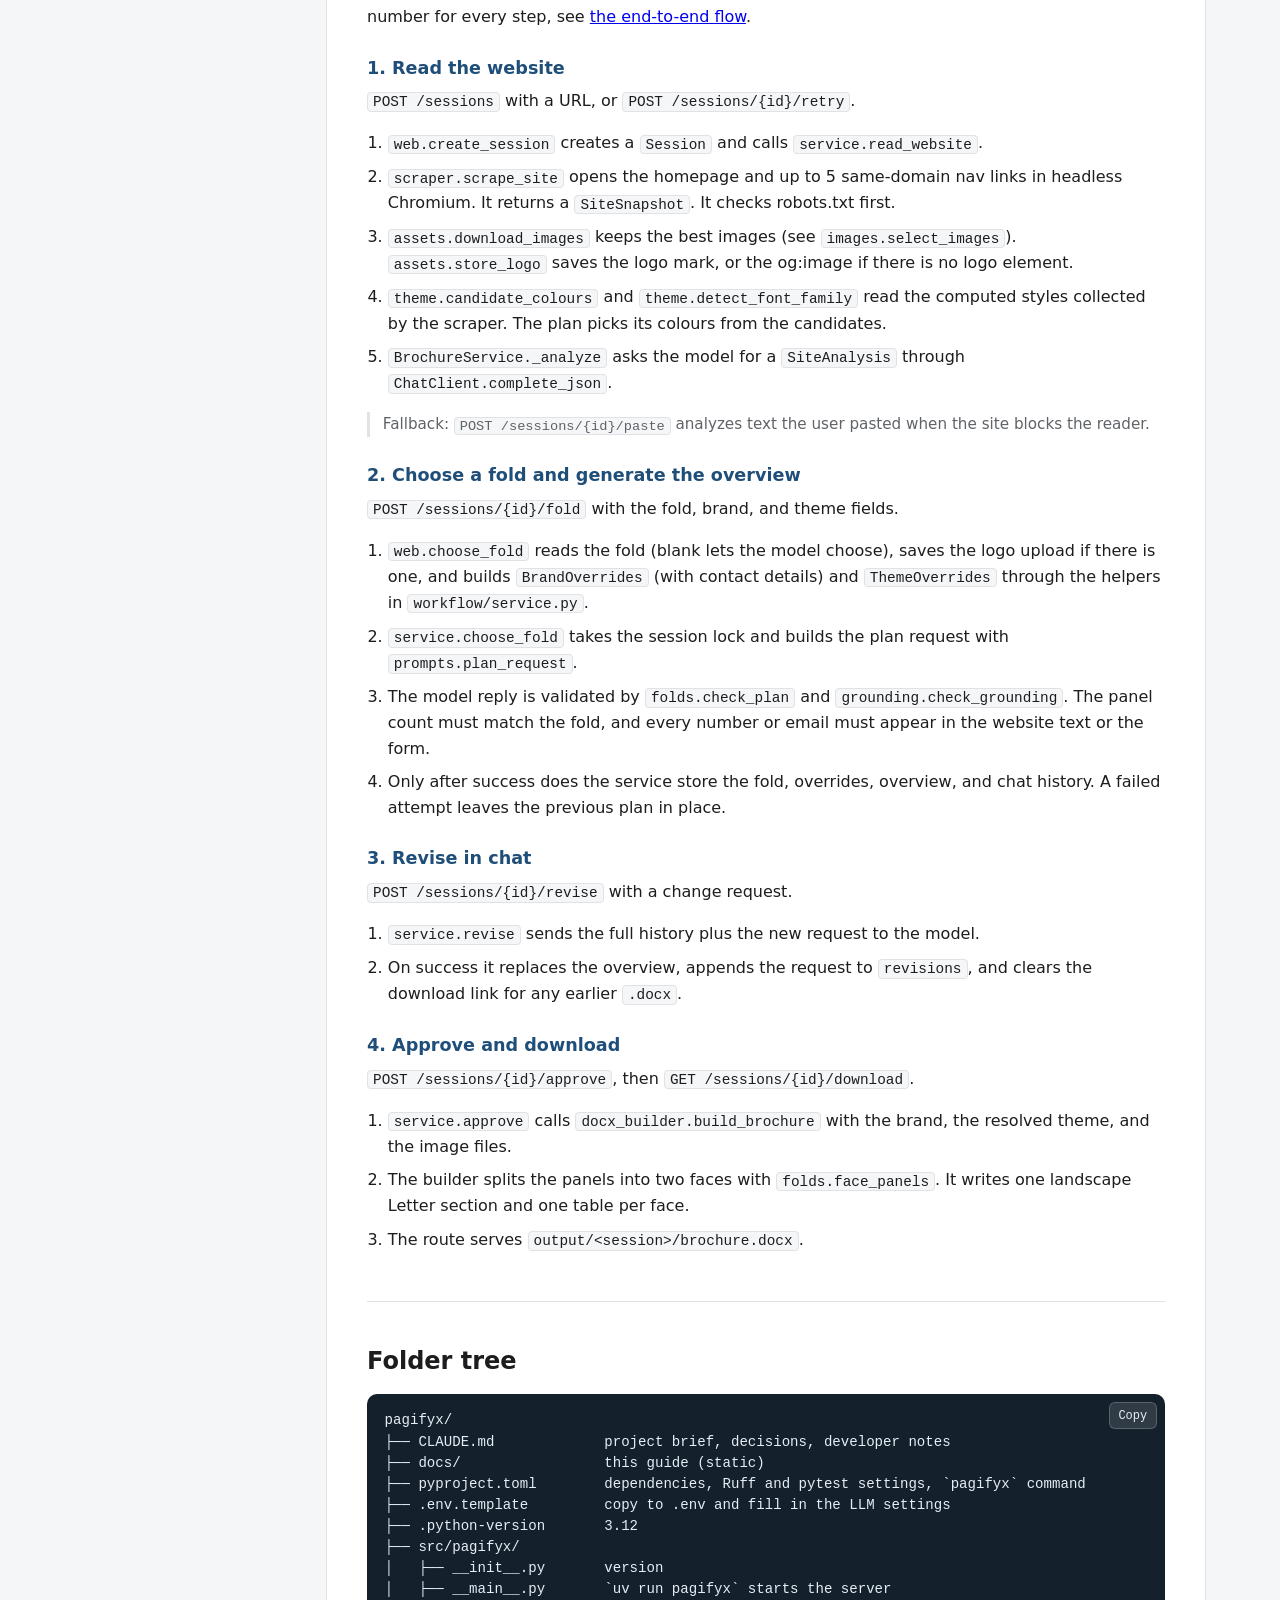
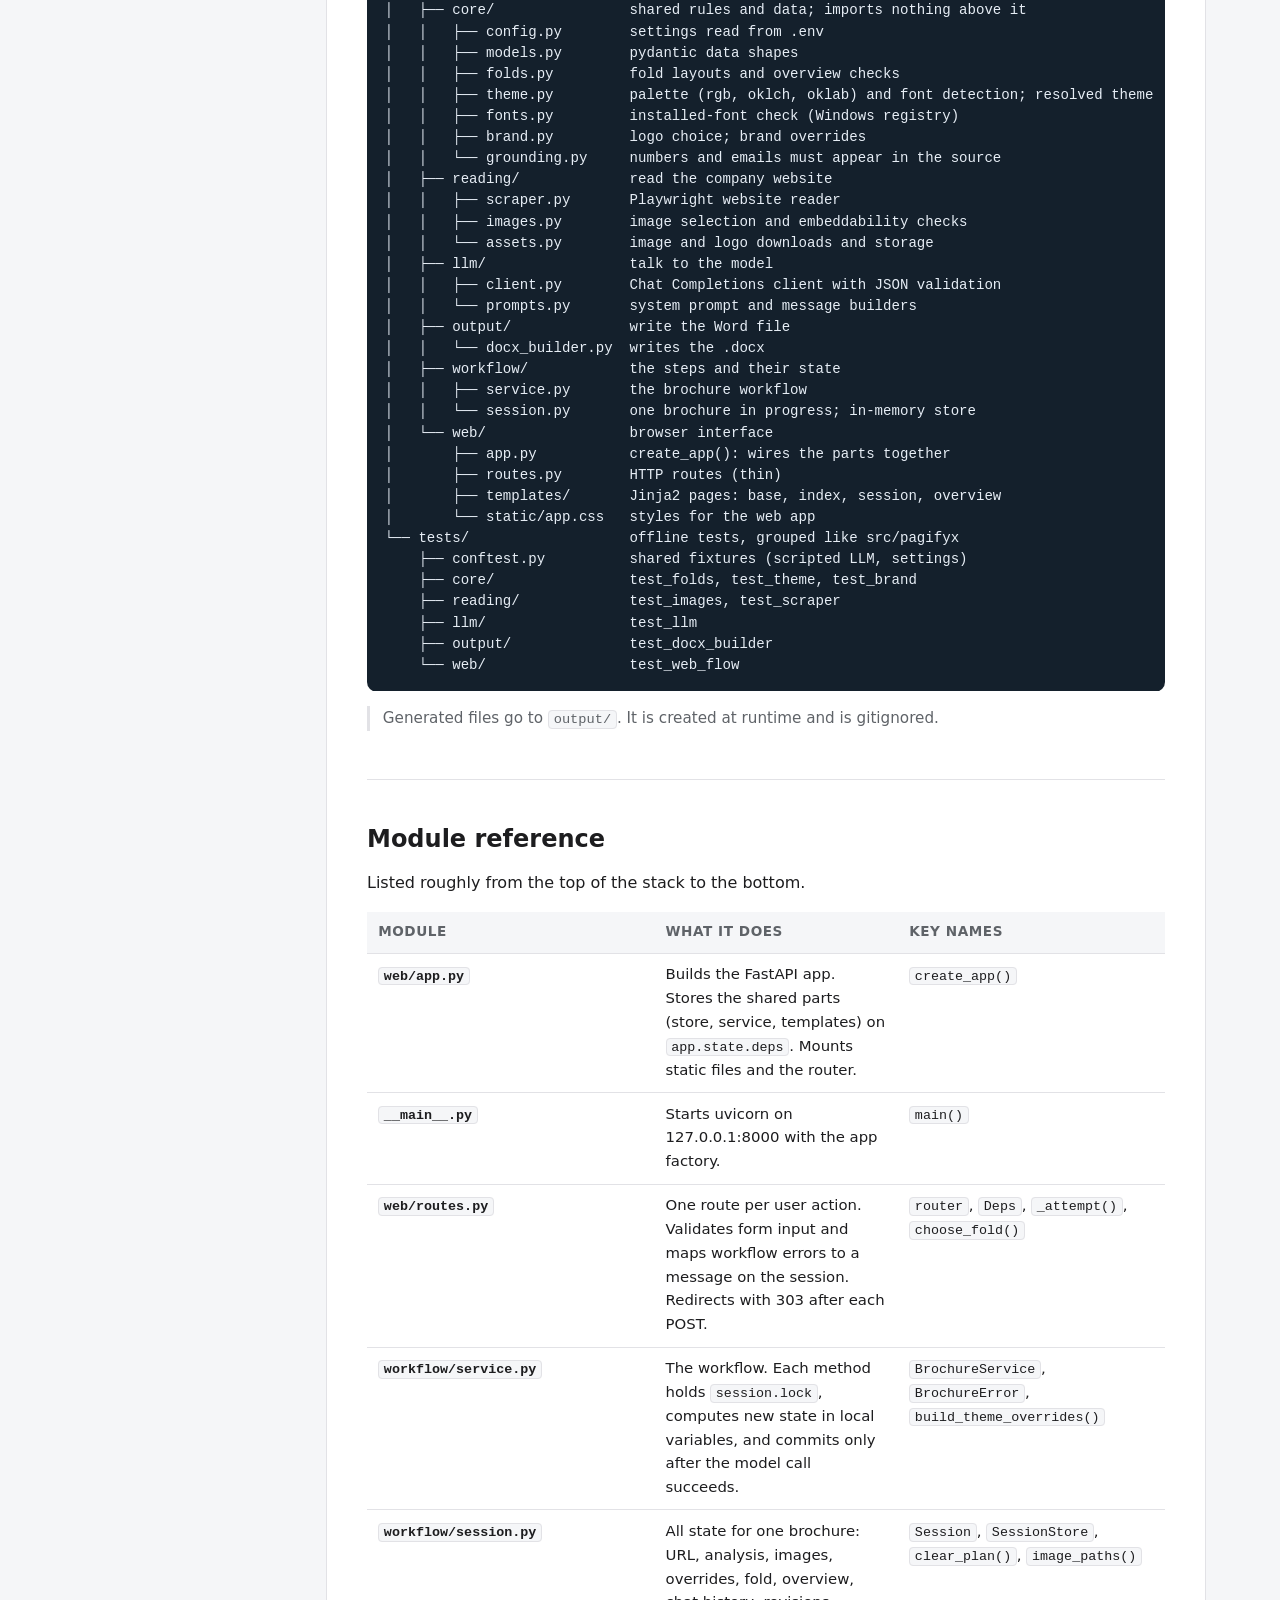
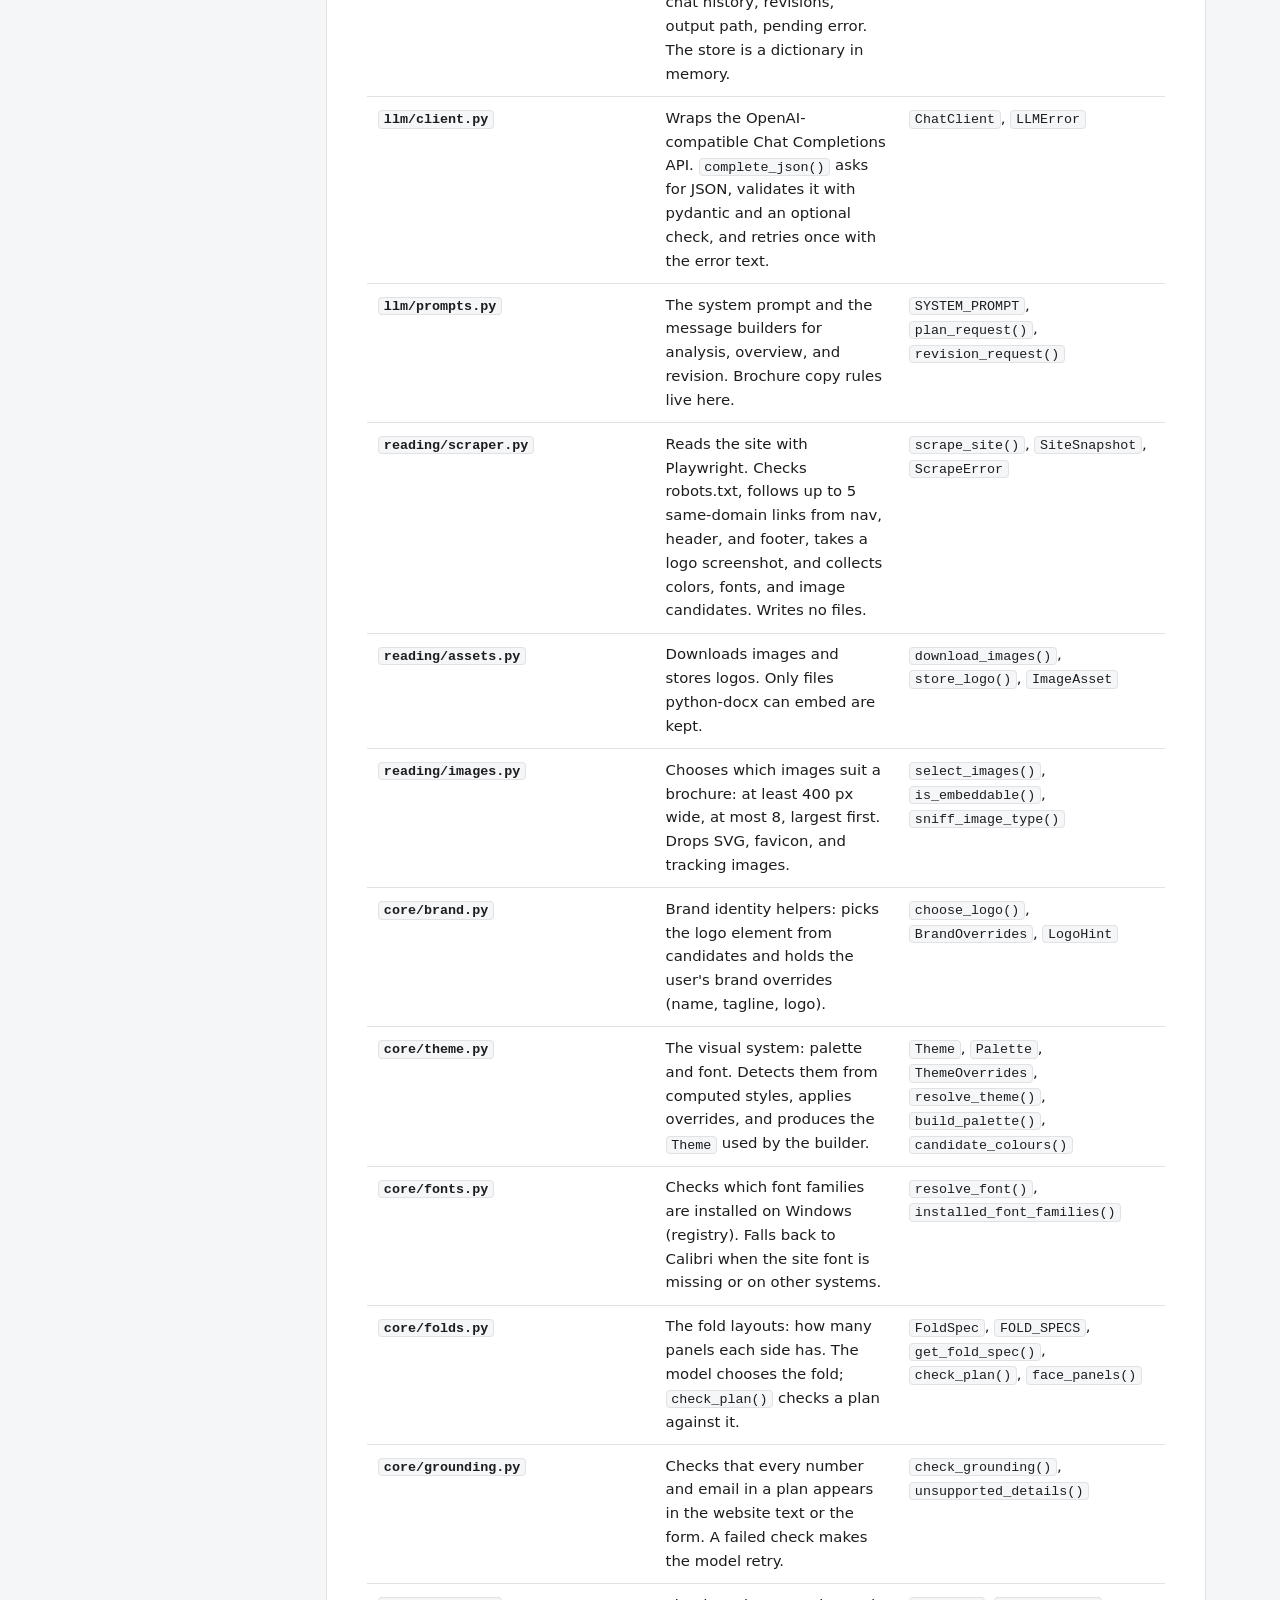
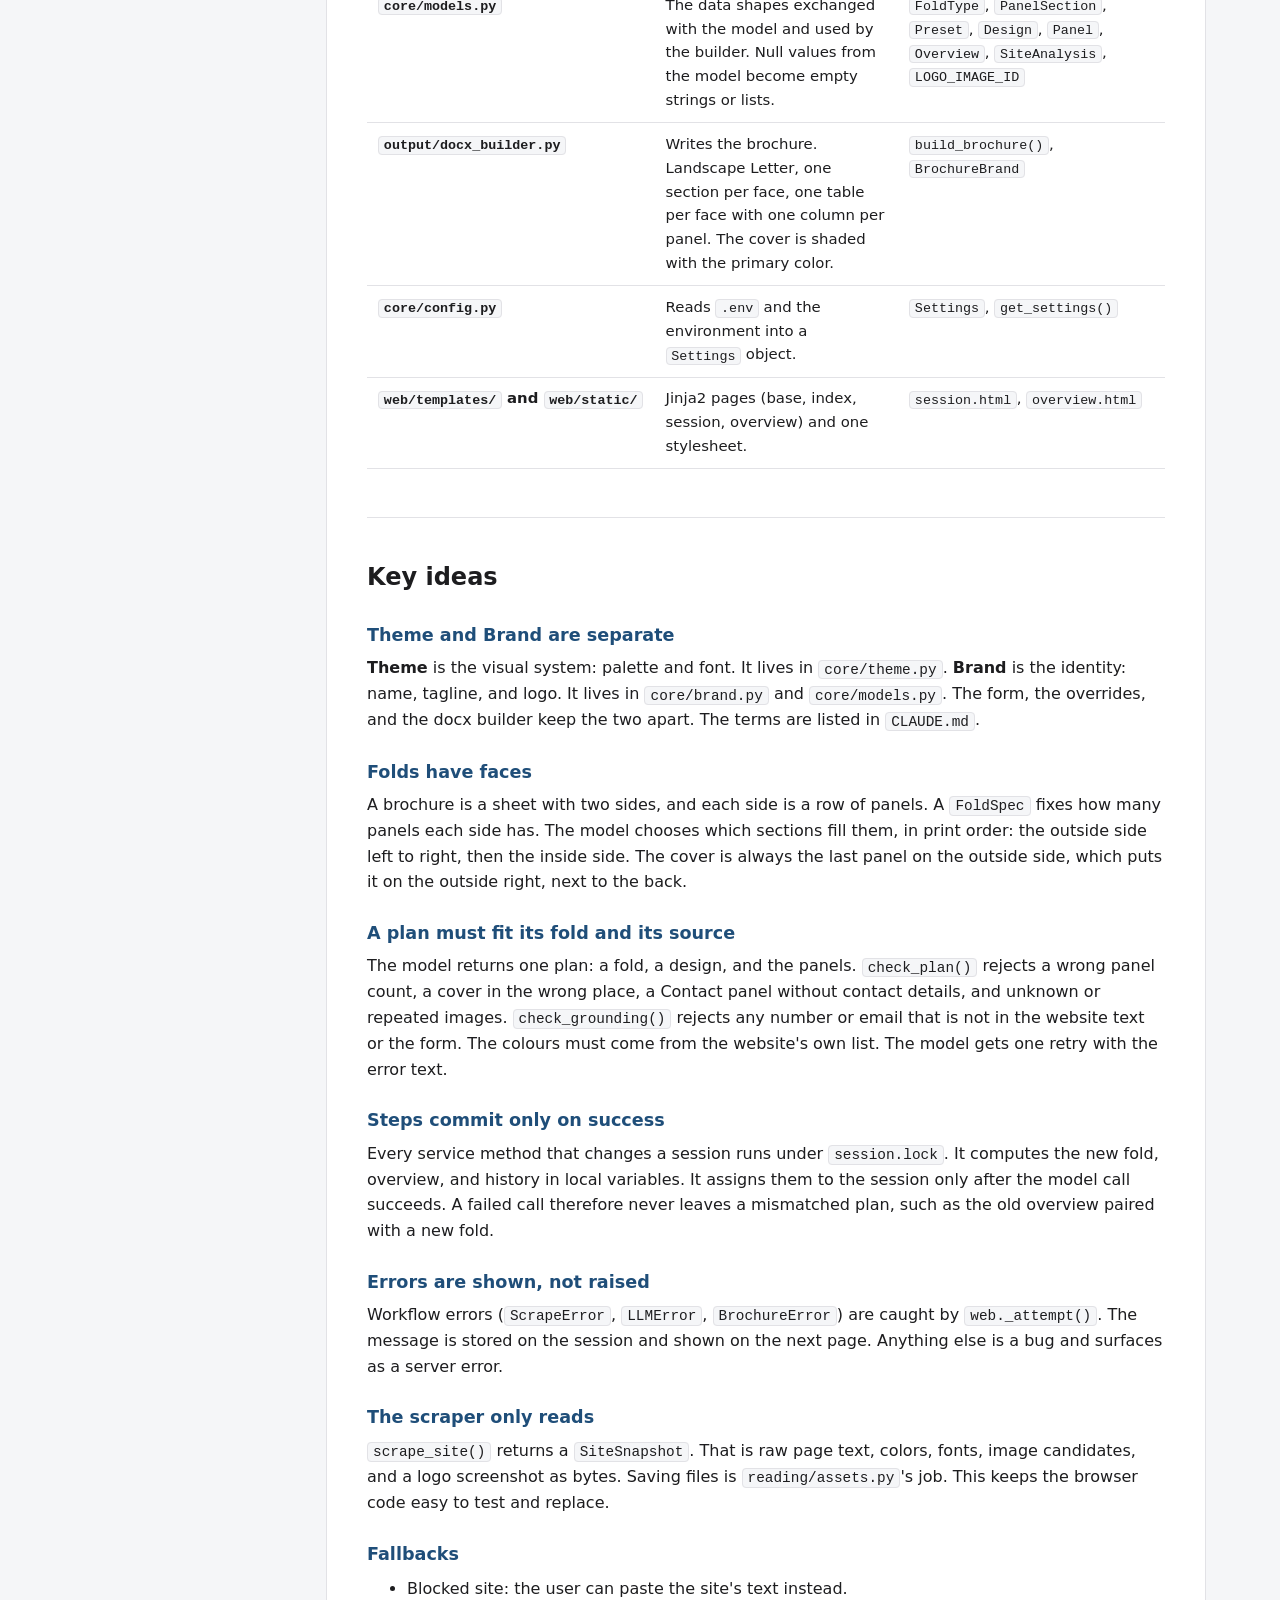
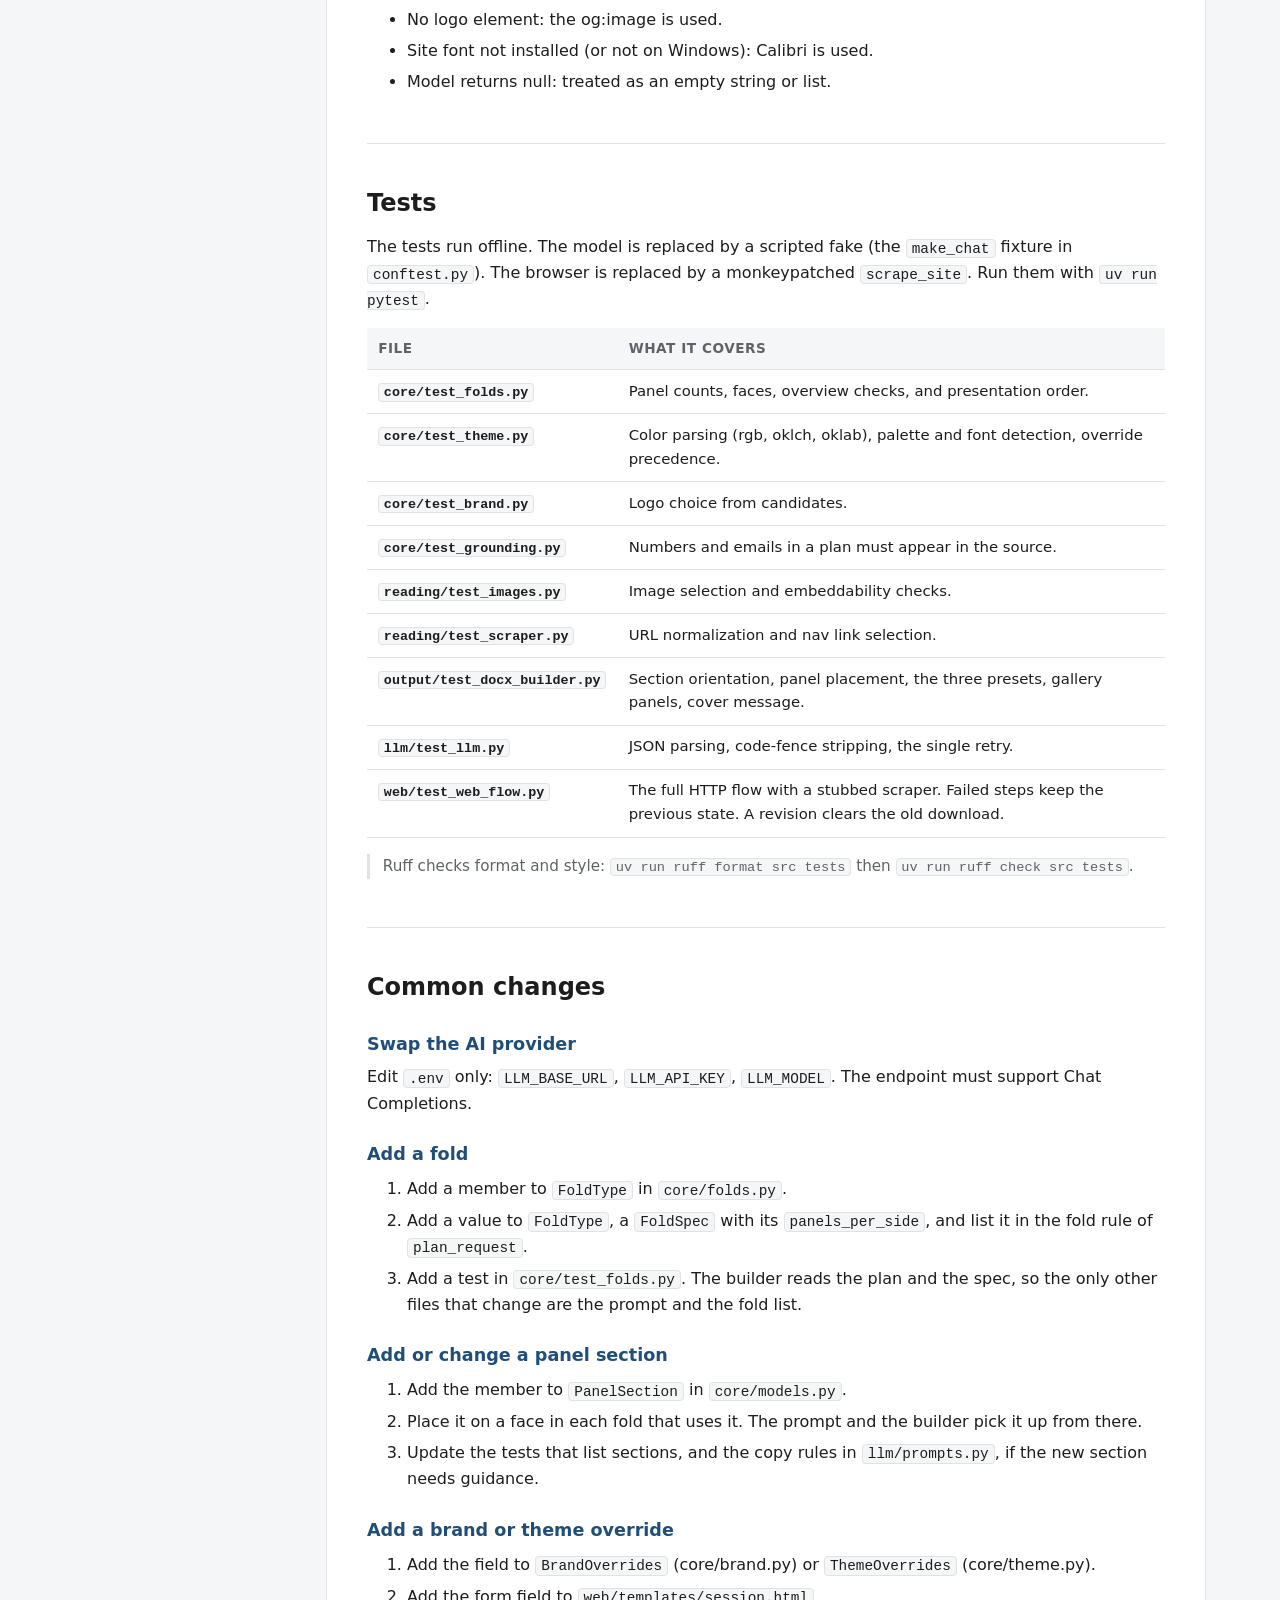
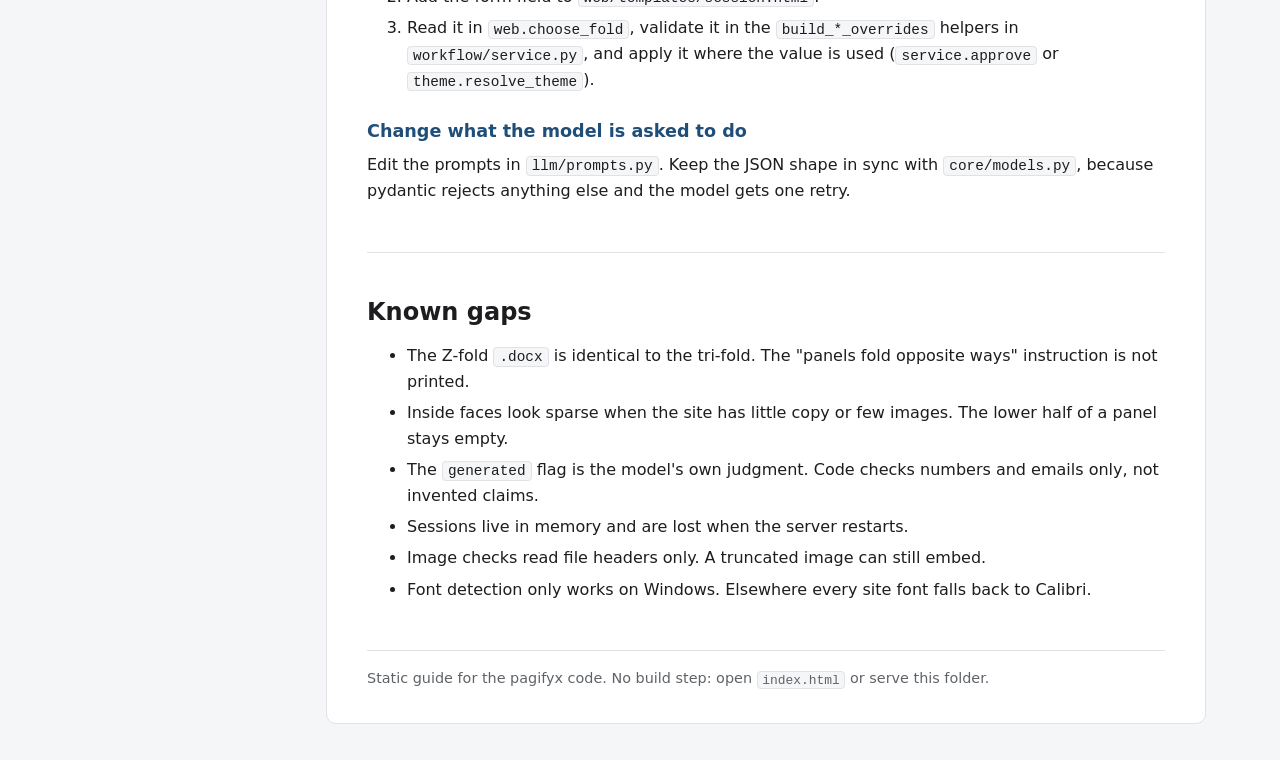
==== commit f412d78e: "docs: remove the glossary and point to CLAUDE.md The terms now live in CLAUDE.md. docs/index.html no" ====
--- a/docs/index.html
+++ b/docs/index.html
@@ -150,7 +150,6 @@
         <h2>Folder tree</h2>
         <pre><code>pagifyx/
 ├── CLAUDE.md             project brief, decisions, developer notes
-├── GLOSSARY.md           vocabulary only
 ├── docs/                 this guide (static)
 ├── pyproject.toml        dependencies, Ruff and pytest settings, `pagifyx` command
 ├── .env.template         copy to .env and fill in the LLM settings
@@ -313,8 +312,8 @@
           <strong>Theme</strong> is the visual system: palette and font. It lives in
           <code>core/theme.py</code>. <strong>Brand</strong> is the identity: name, tagline, and logo.
           It lives in <code>core/brand.py</code> and <code>core/models.py</code>. The form, the overrides,
-          and the docx builder keep the two apart. The vocabulary is defined in
-          <code>GLOSSARY.md</code>.
+          and the docx builder keep the two apart. The terms are listed in
+          <code>CLAUDE.md</code>.
         </p>
 
         <h3>Folds have faces</h3>
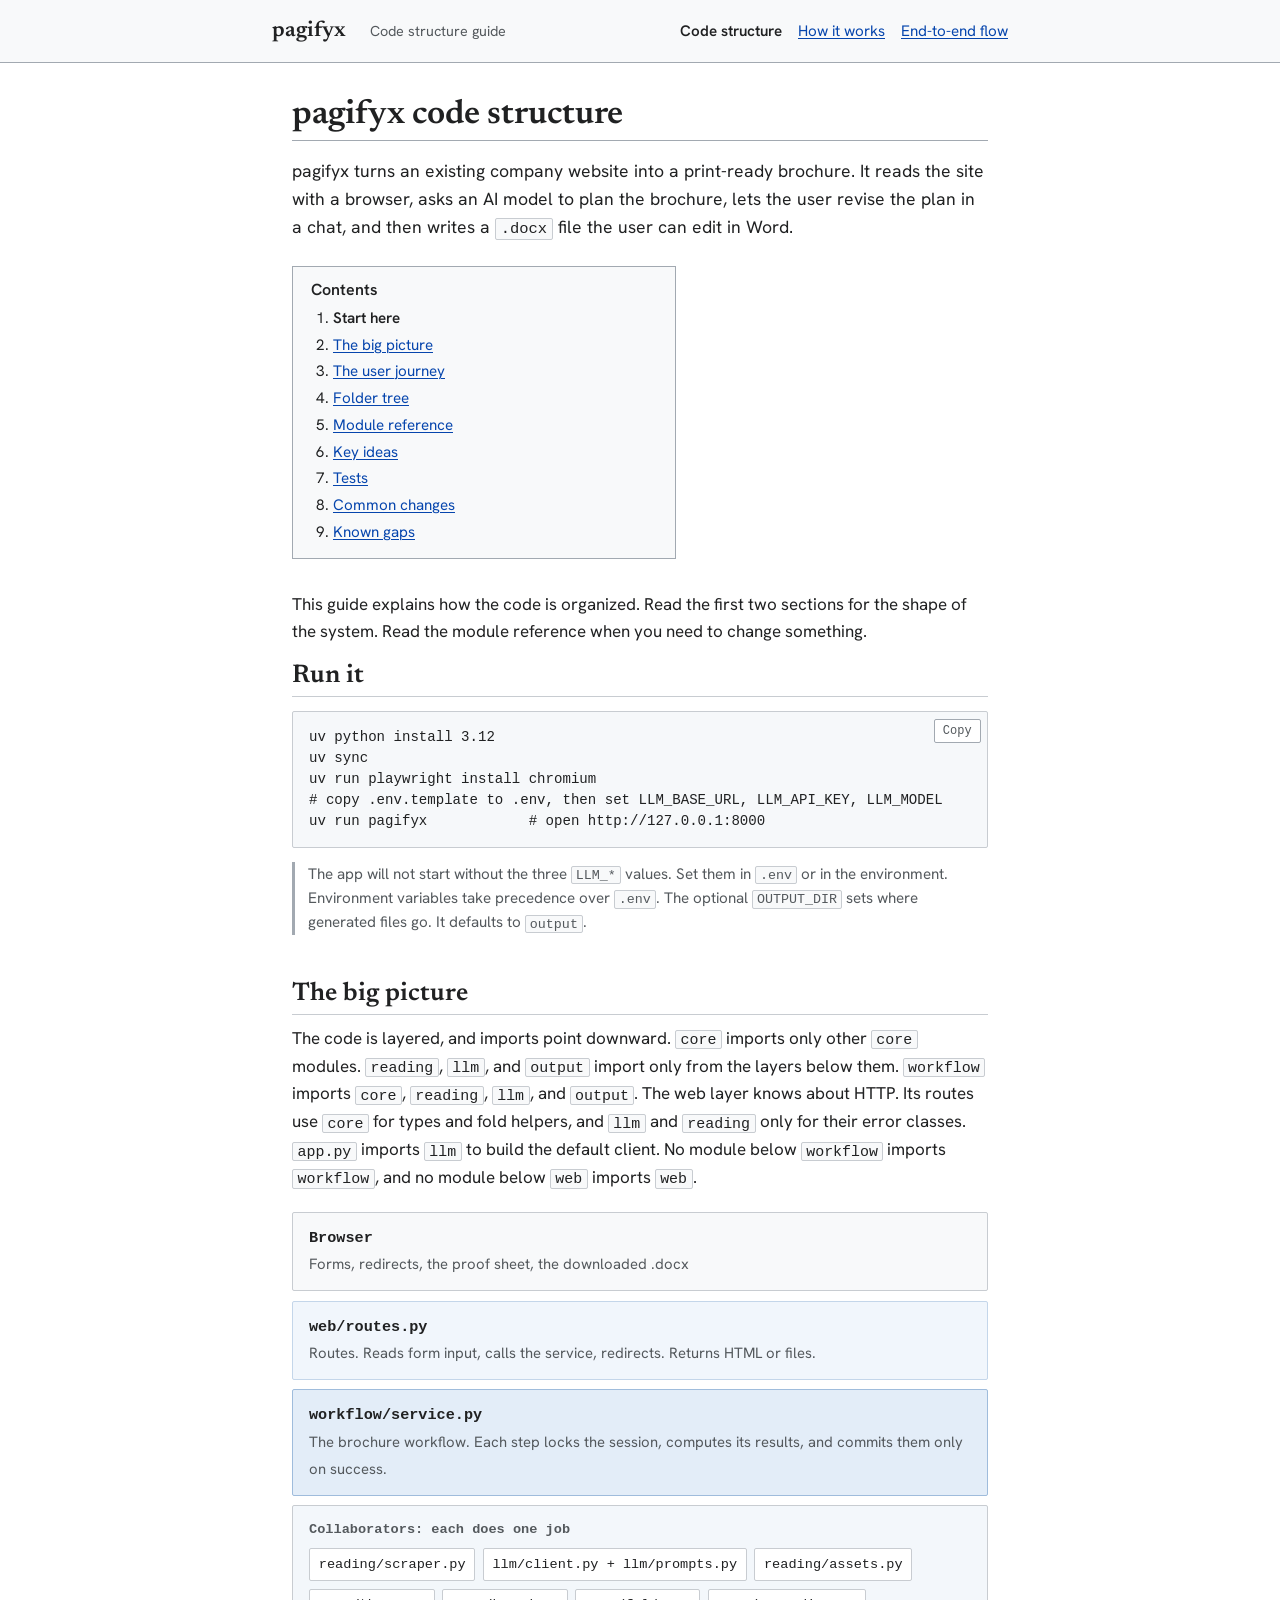
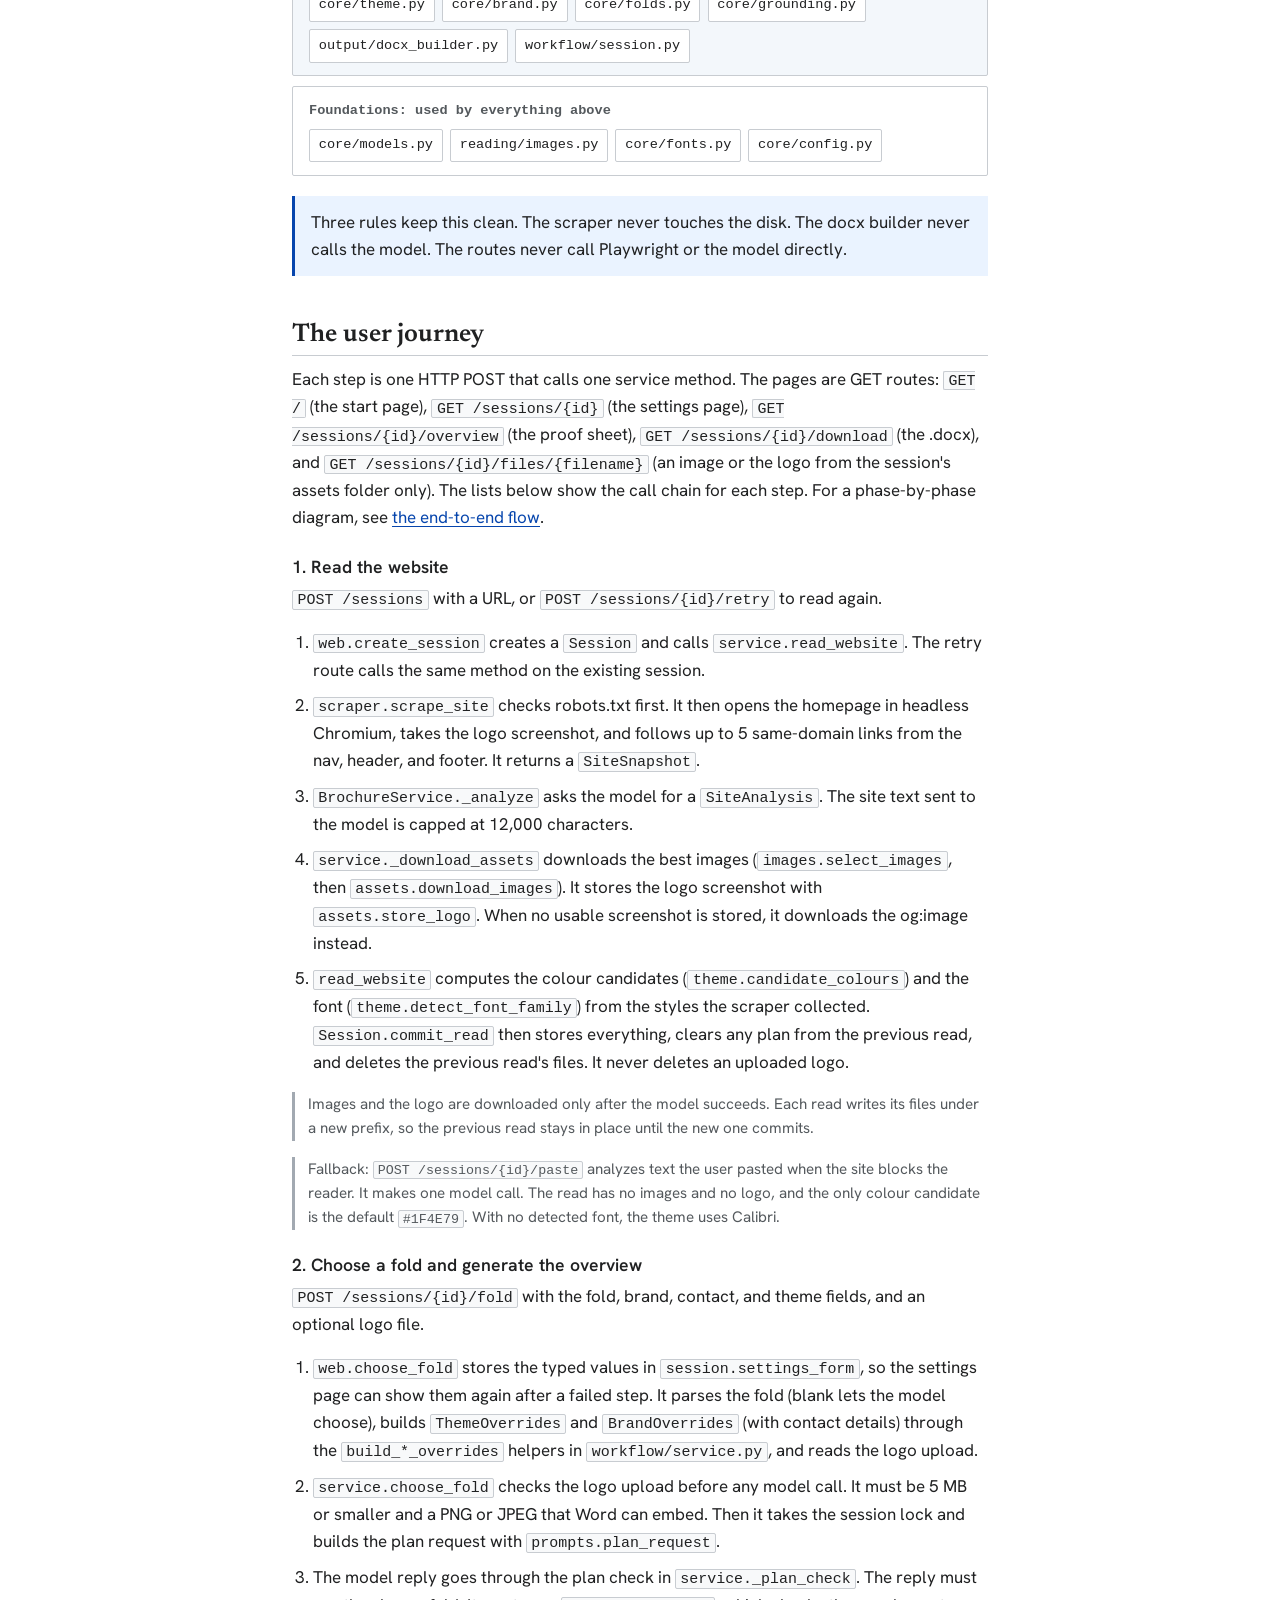
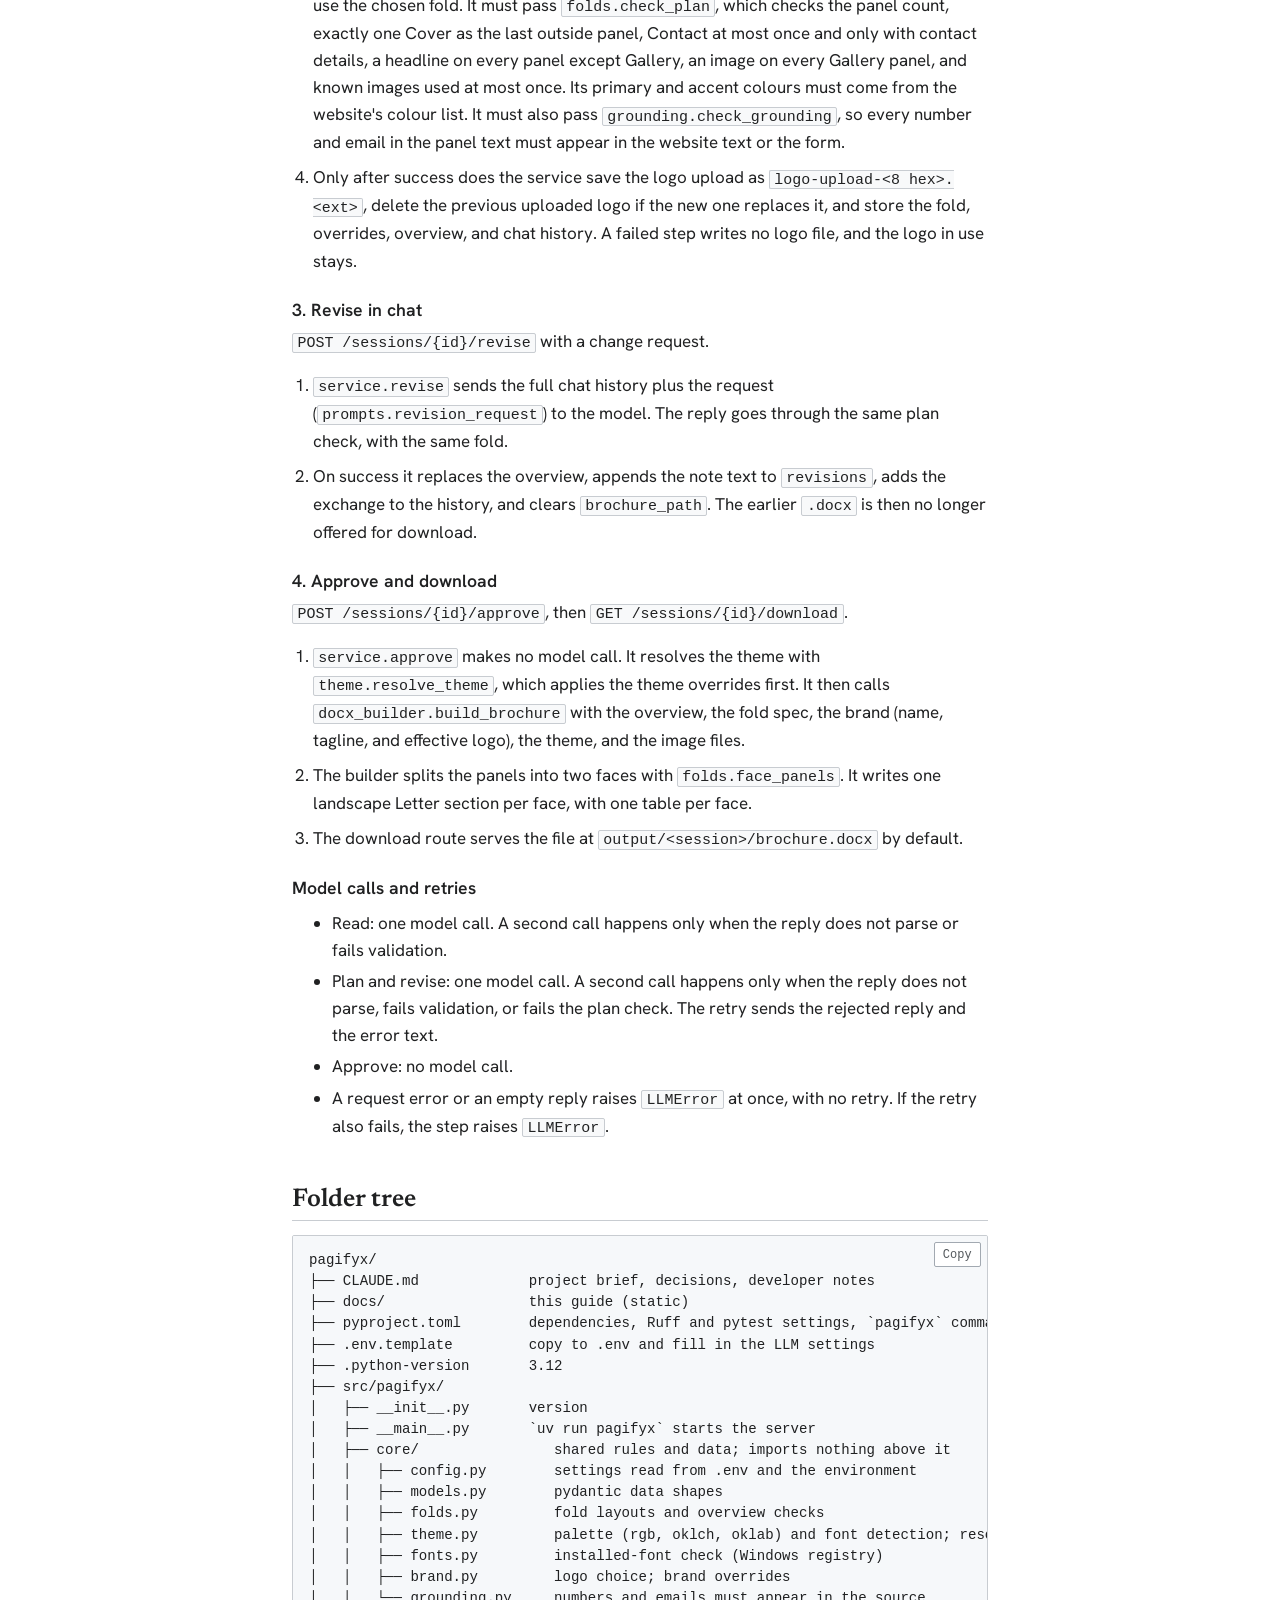
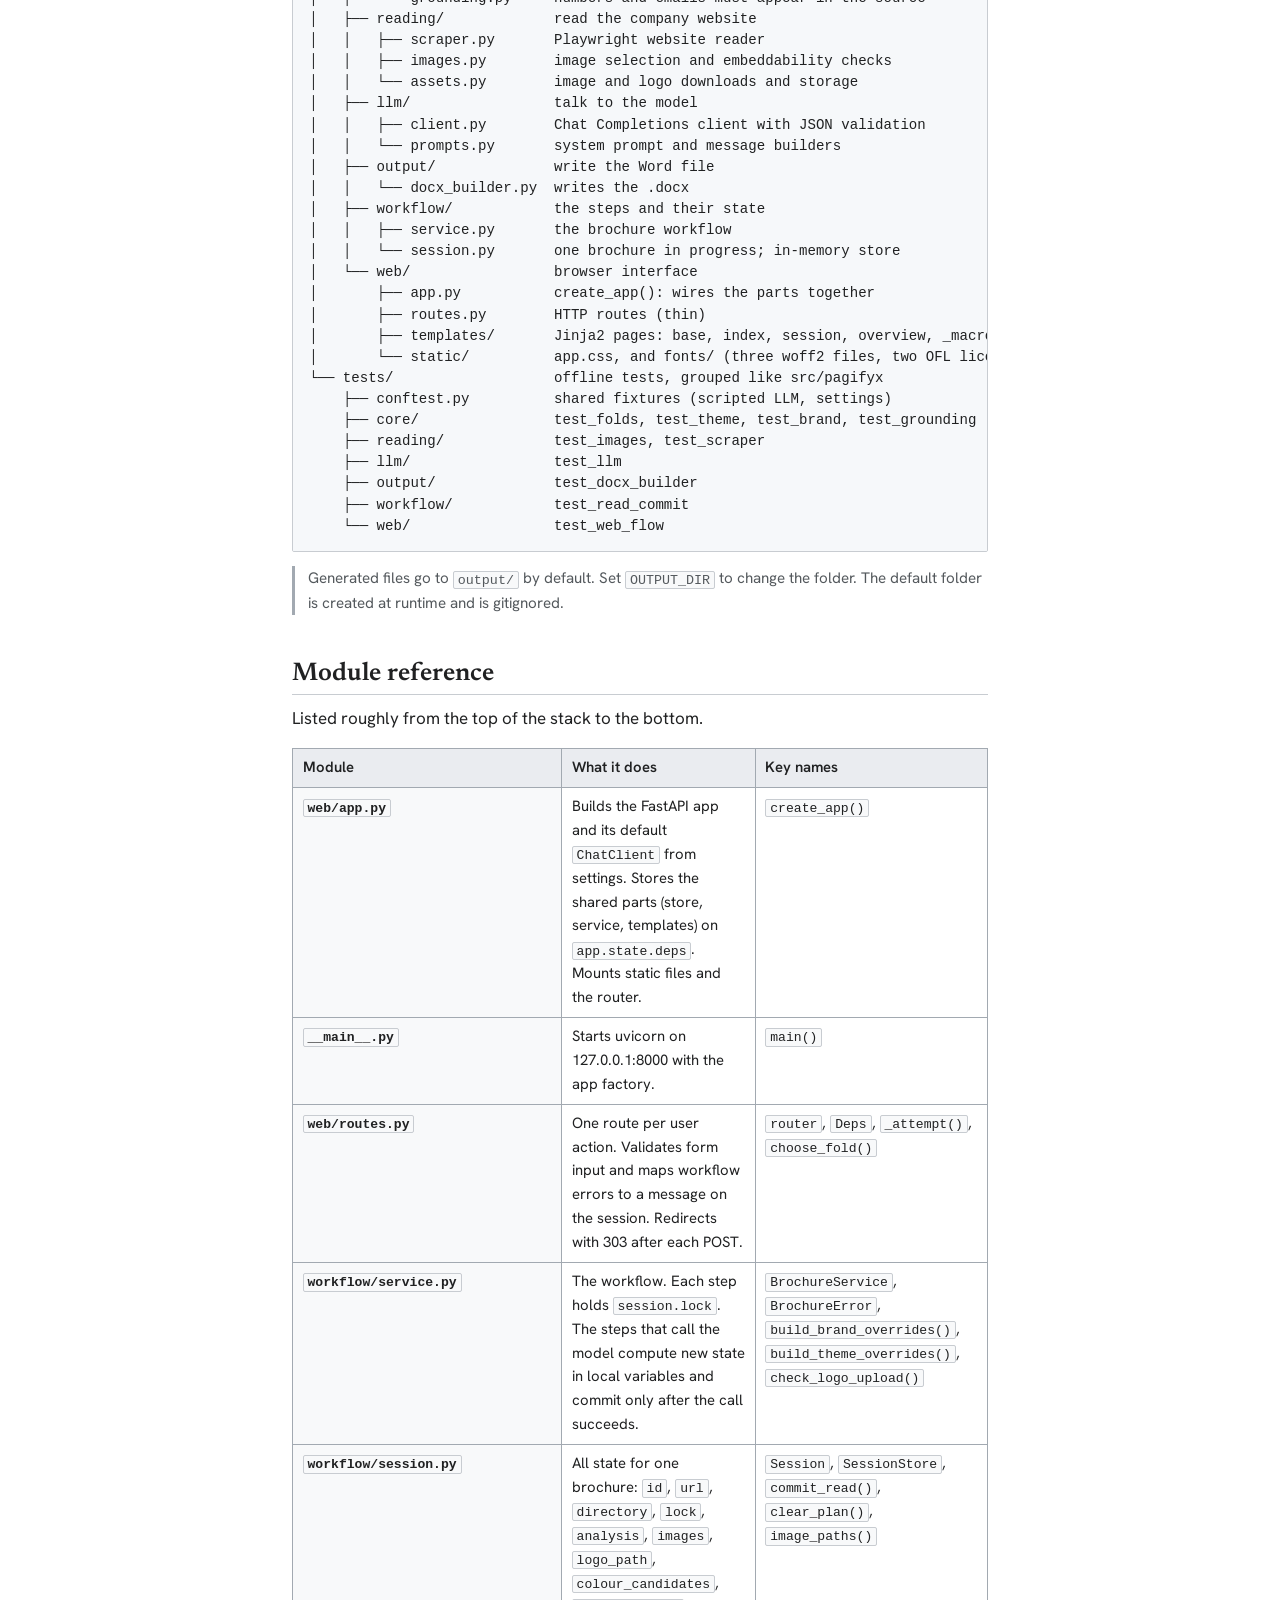
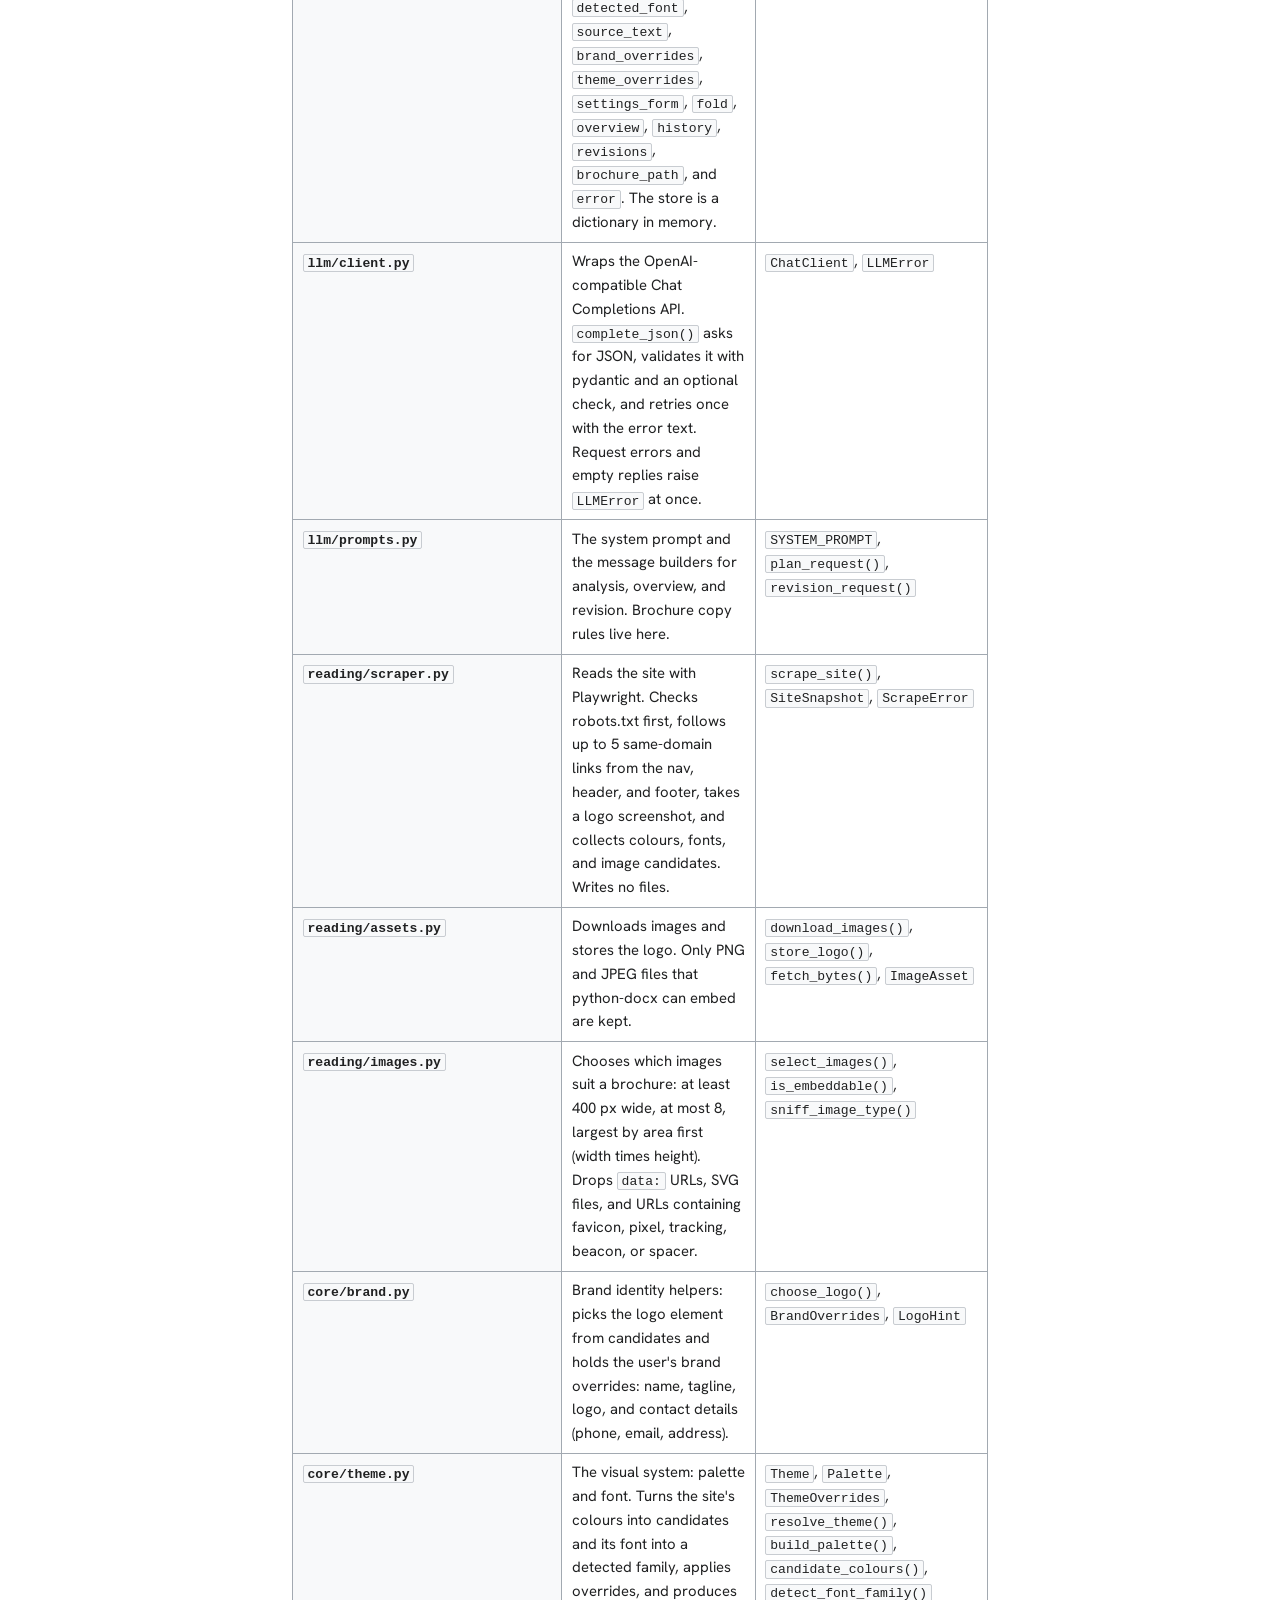
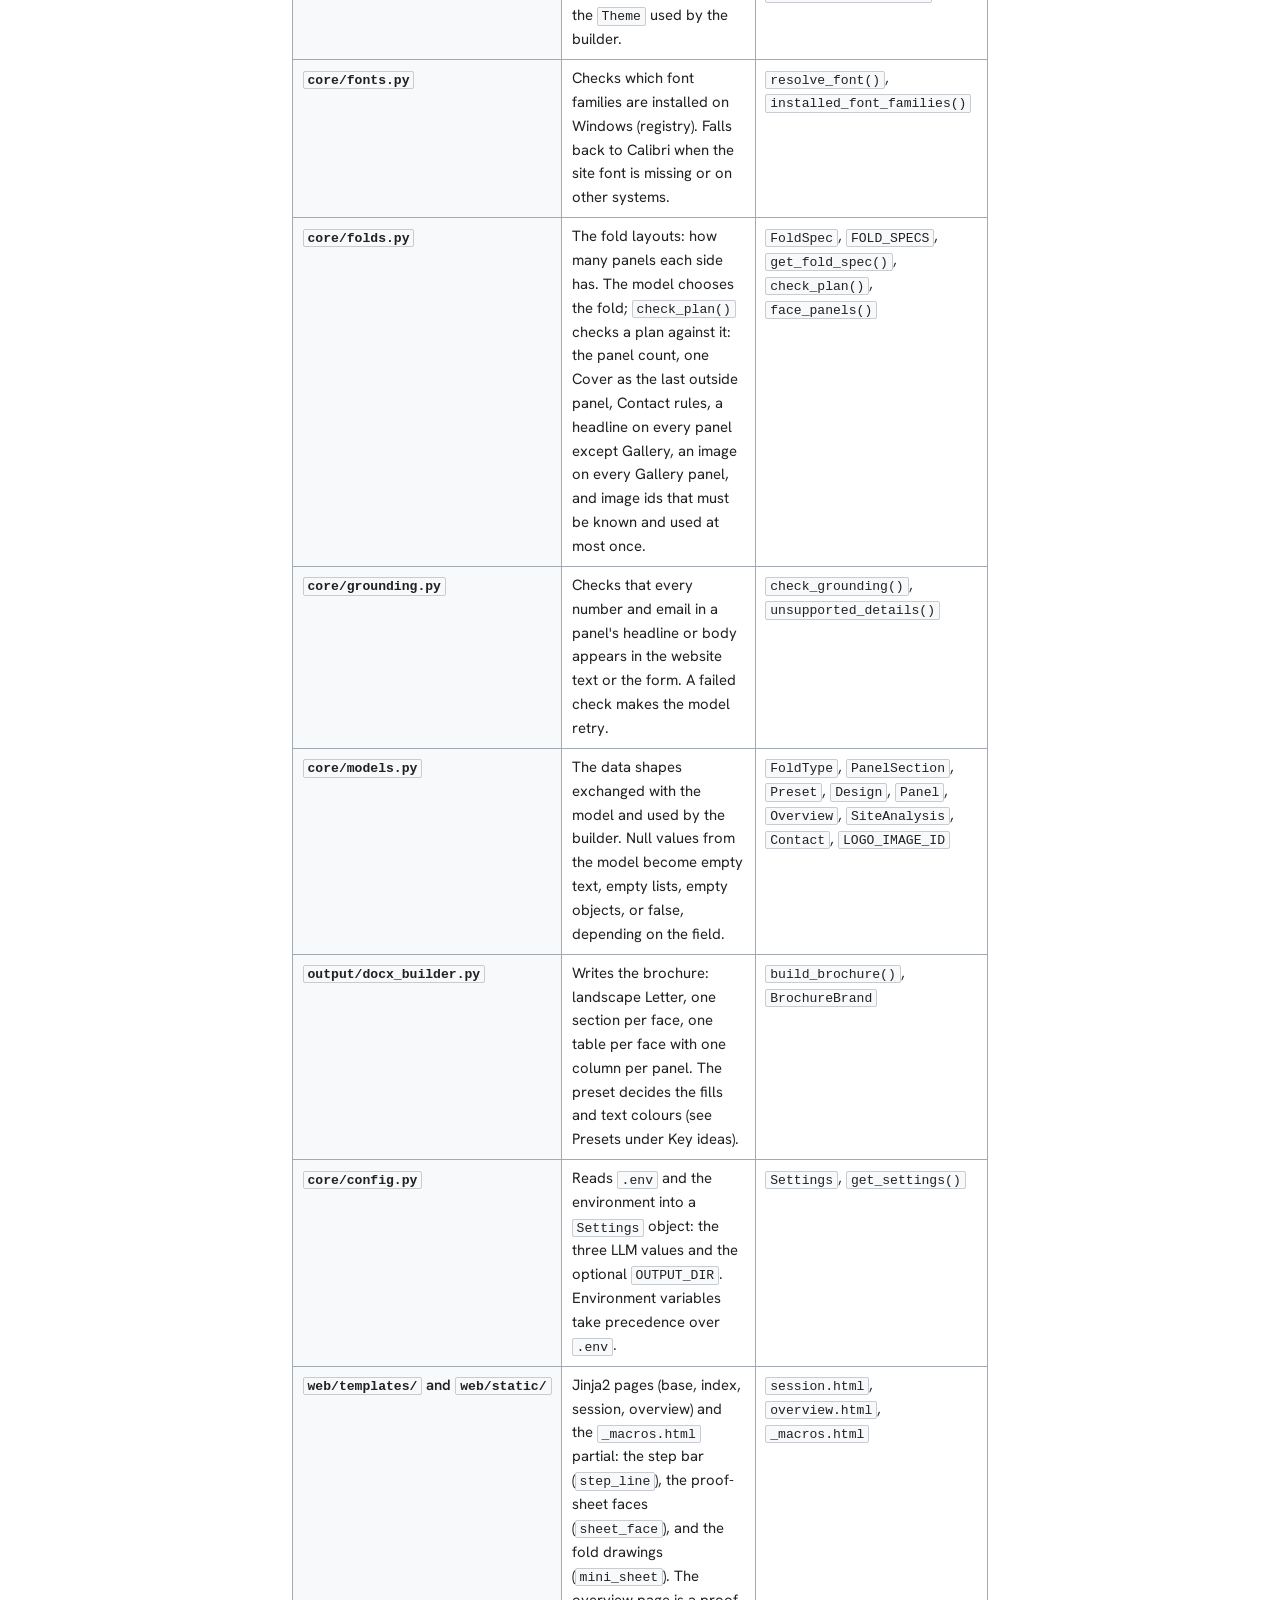
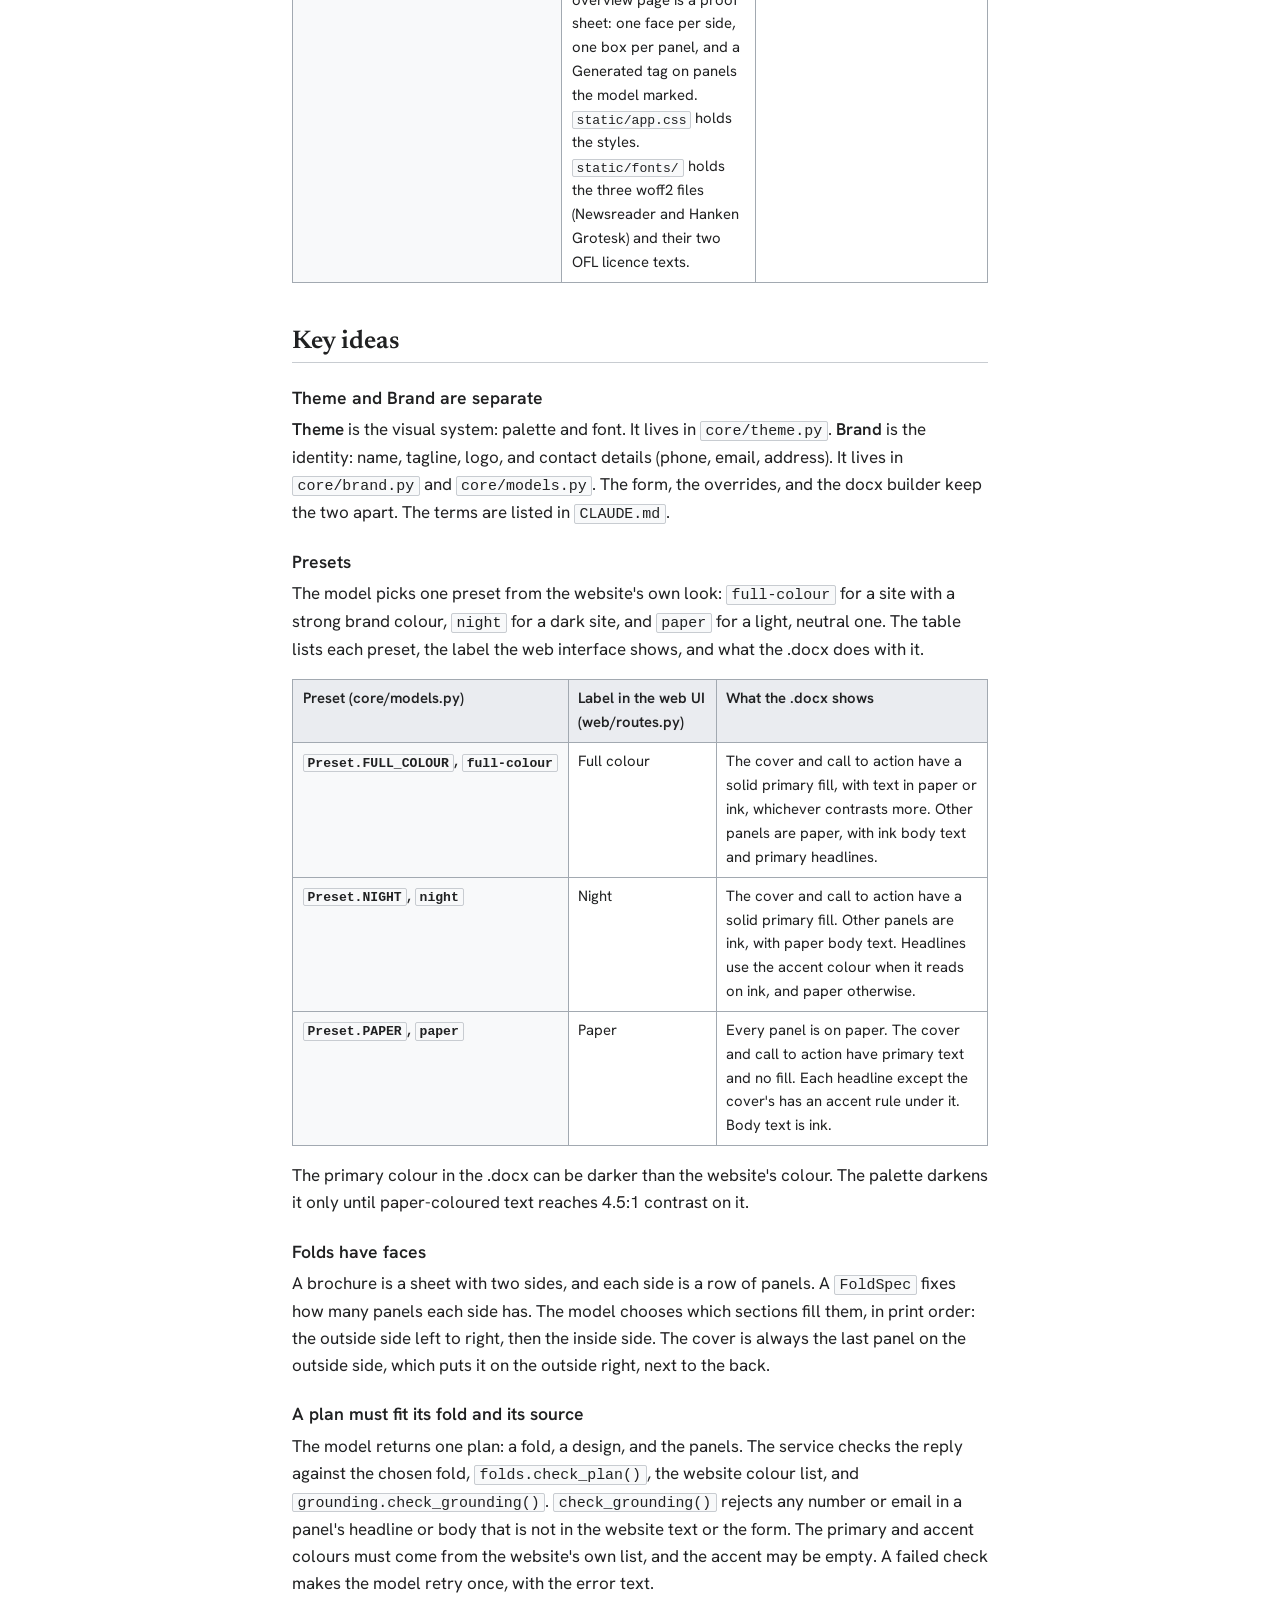
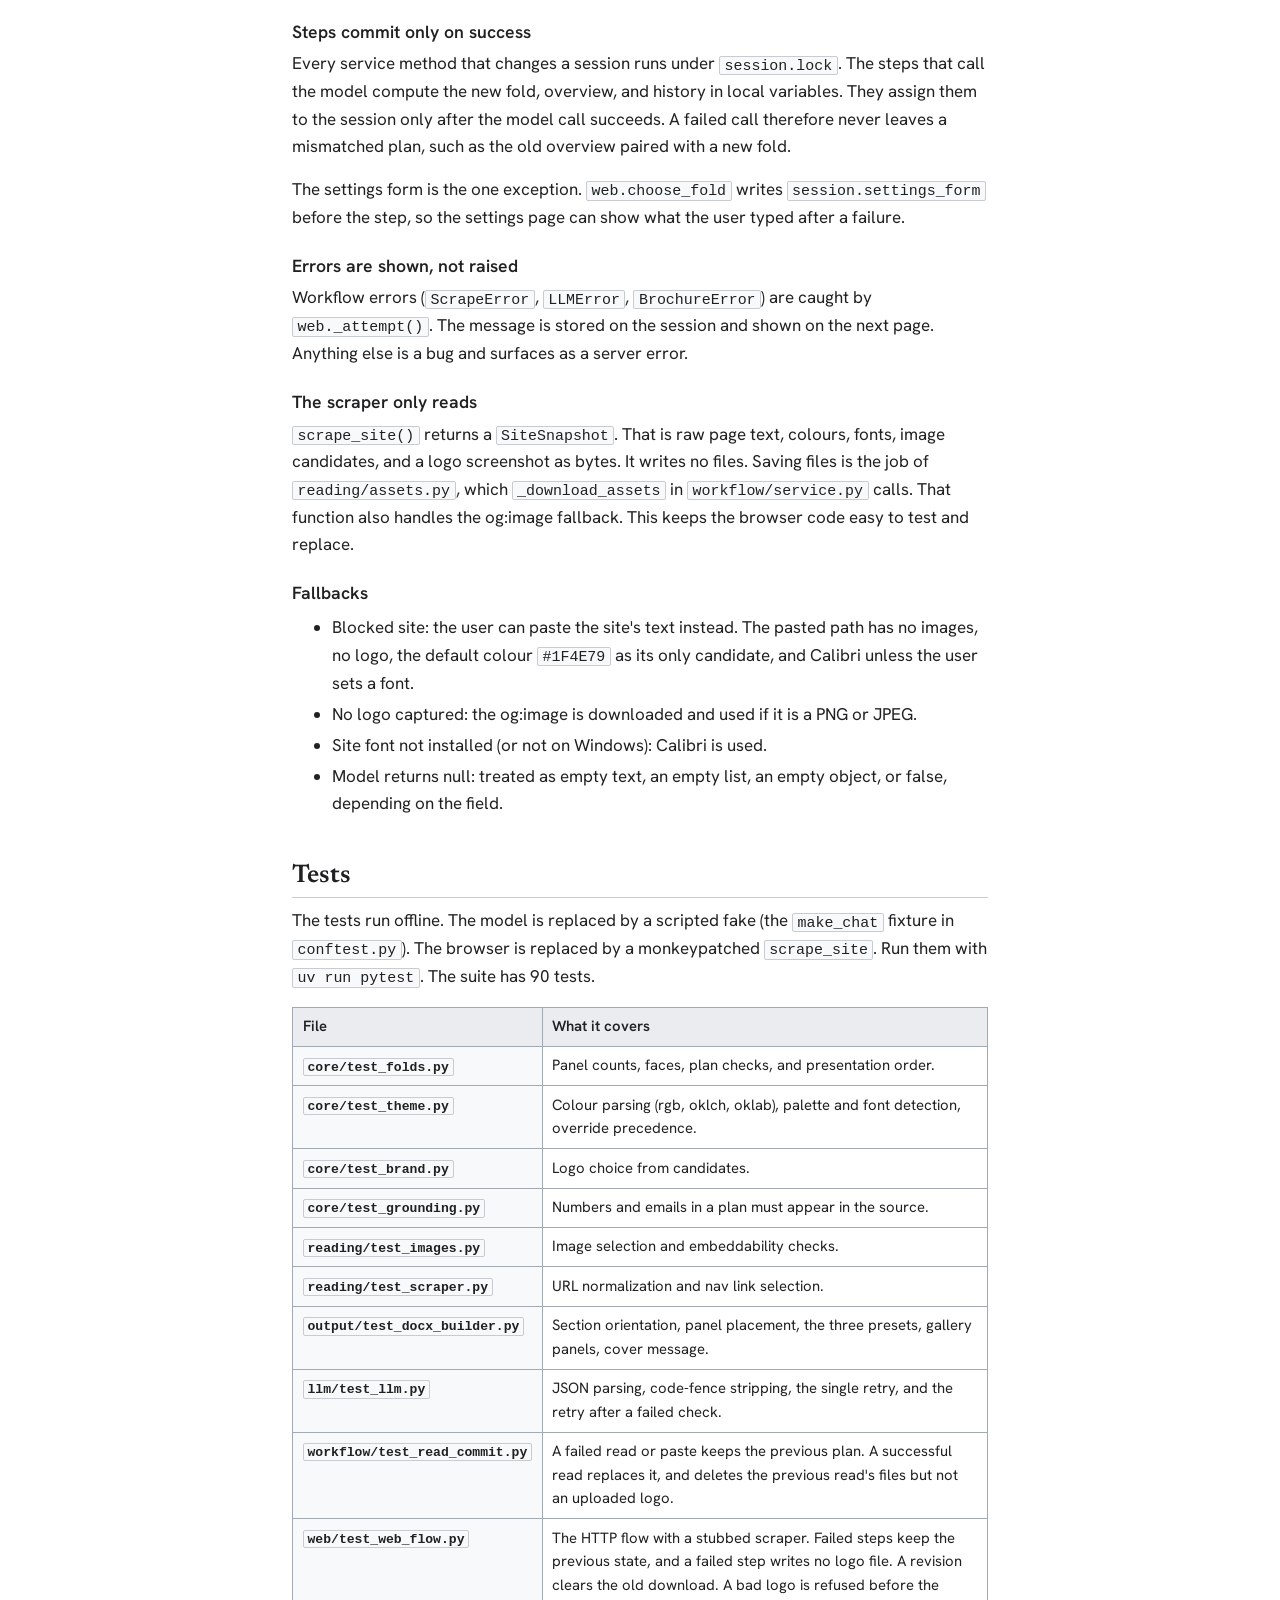
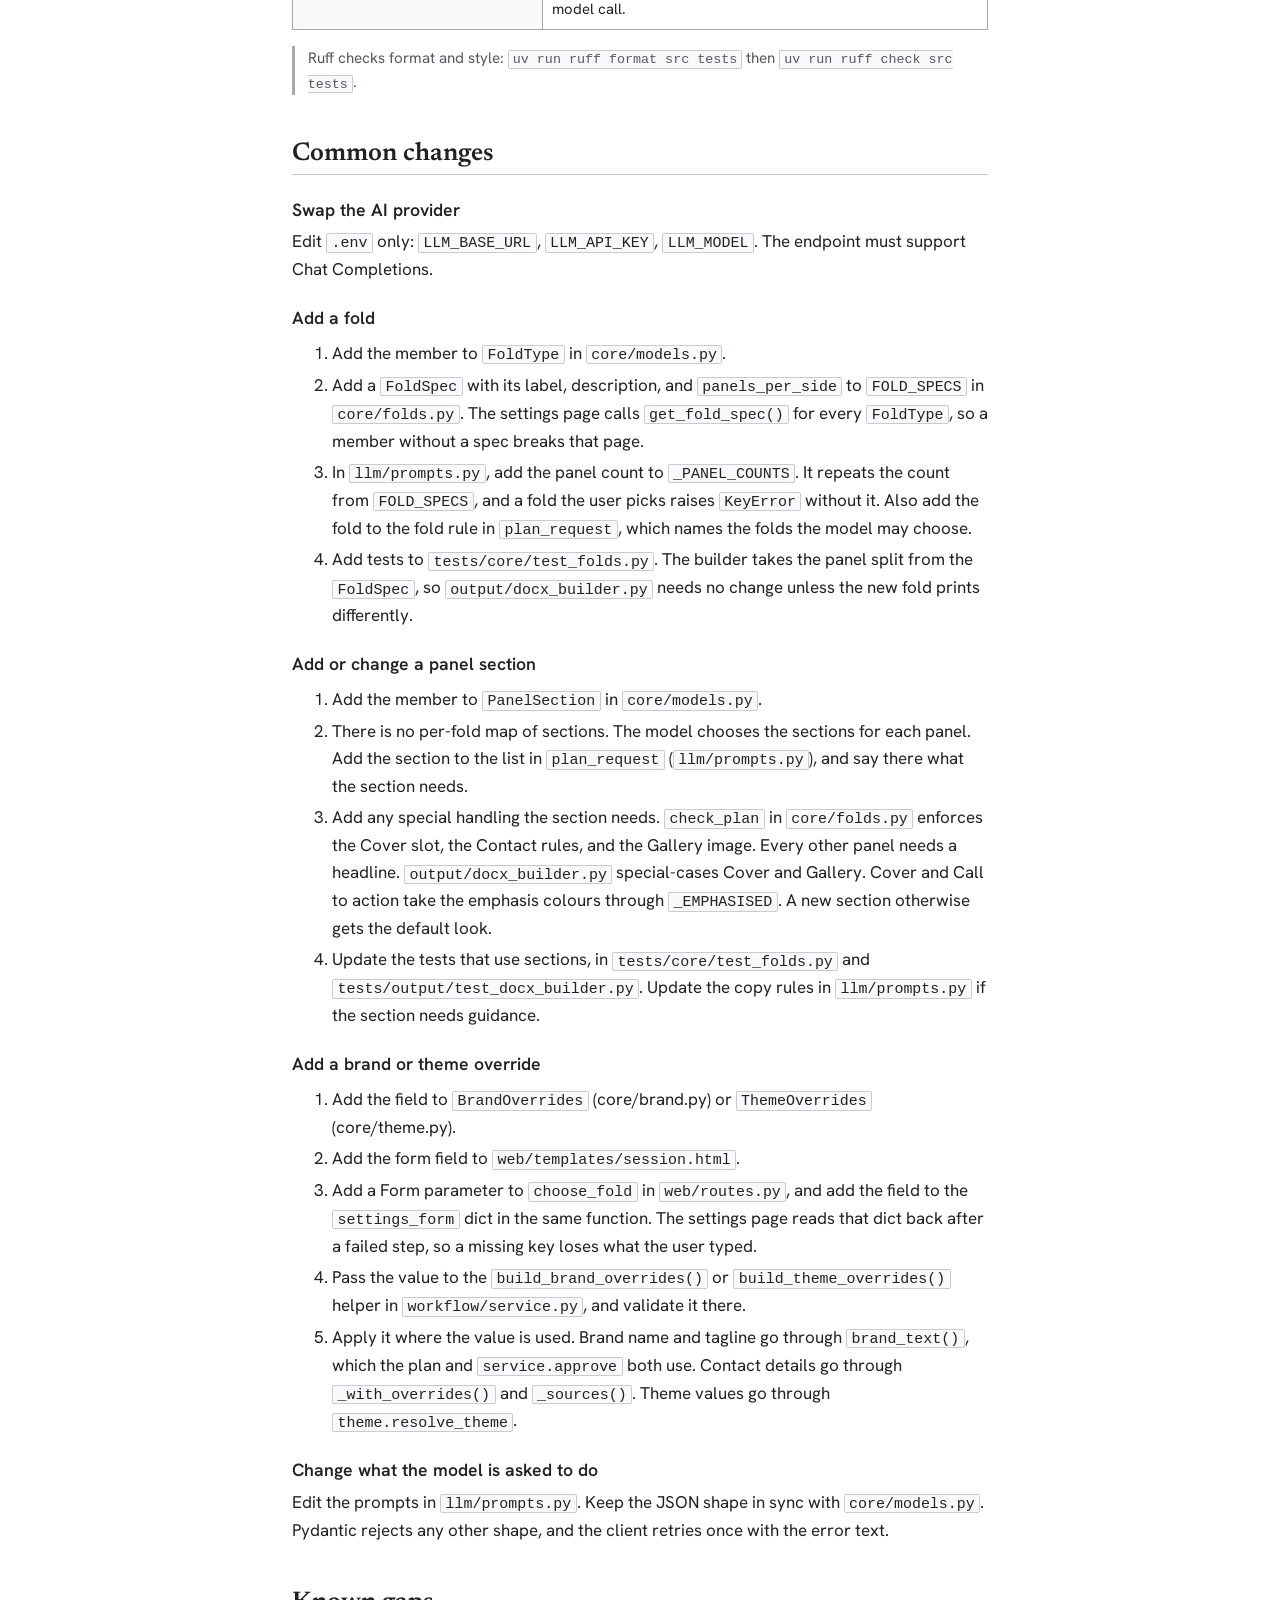
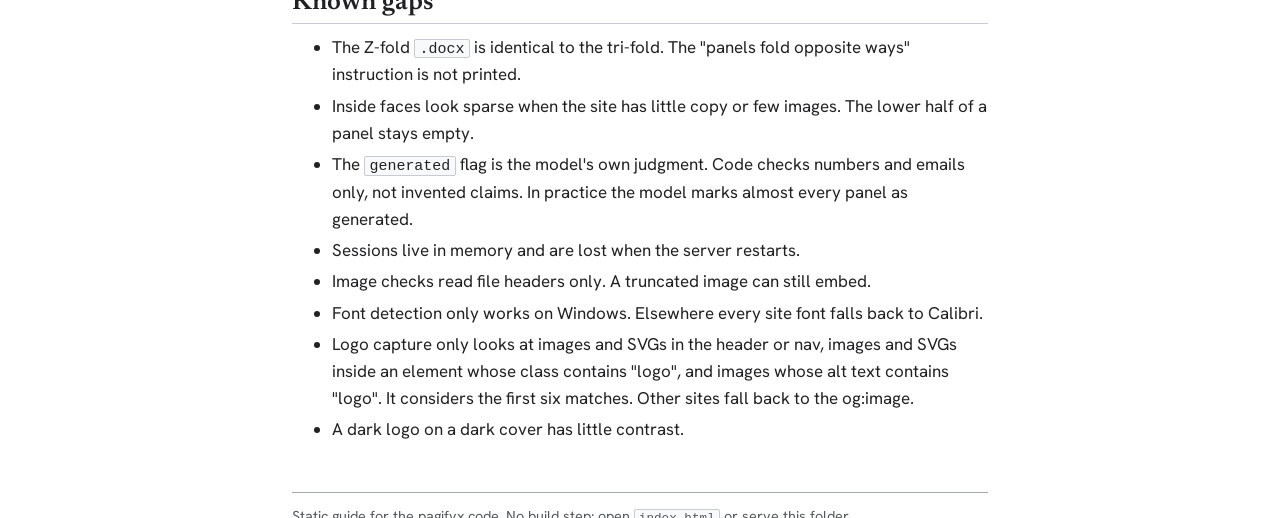
==== commit 4d128465: "docs: rewrite the guide as an encyclopedia-style reference Check the guide against the code and corr" ====
--- a/docs/index.html
+++ b/docs/index.html
@@ -9,28 +9,16 @@
 </head>
 <body>
   <header class="top">
-    <a class="brand" href="#start">pagifyx</a>
+    <a class="brand" href="index.html">pagifyx</a>
     <span class="tagline">Code structure guide</span>
+    <nav class="pages" aria-label="Guide pages">
+      <a href="index.html" aria-current="page">Code structure</a>
+      <a href="pipeline.html">How it works</a>
+      <a href="flow.html">End-to-end flow</a>
+    </nav>
   </header>
 
-  <div class="layout">
-    <nav class="sidebar" aria-label="Sections">
-      <ul>
-        <li><a href="#start">Start here</a></li>
-        <li><a href="#picture">The big picture</a></li>
-        <li><a href="#journey">The user journey</a></li>
-        <li><a href="pipeline.html">How it works (one page)</a></li>
-        <li><a href="flow.html">End-to-end flow (code level)</a></li>
-        <li><a href="#tree">Folder tree</a></li>
-        <li><a href="#modules">Module reference</a></li>
-        <li><a href="#ideas">Key ideas</a></li>
-        <li><a href="#tests">Tests</a></li>
-        <li><a href="#recipes">Common changes</a></li>
-        <li><a href="#gaps">Known gaps</a></li>
-      </ul>
-    </nav>
-
-    <main class="content">
+  <main class="article">
 
       <section id="start">
         <h1>pagifyx code structure</h1>
@@ -39,6 +27,22 @@
           site with a browser, asks an AI model to plan the brochure, lets the user revise the
           plan in a chat, and then writes a <code>.docx</code> file the user can edit in Word.
         </p>
+
+        <nav class="contents" aria-labelledby="contents-title">
+          <h2 id="contents-title">Contents</h2>
+          <ol>
+            <li><a href="#start">Start here</a></li>
+            <li><a href="#picture">The big picture</a></li>
+            <li><a href="#journey">The user journey</a></li>
+            <li><a href="#tree">Folder tree</a></li>
+            <li><a href="#modules">Module reference</a></li>
+            <li><a href="#ideas">Key ideas</a></li>
+            <li><a href="#tests">Tests</a></li>
+            <li><a href="#recipes">Common changes</a></li>
+            <li><a href="#gaps">Known gaps</a></li>
+          </ol>
+        </nav>
+
         <p>
           This guide explains how the code is organized. Read the first two sections for the
           shape of the system. Read the module reference when you need to change something.
@@ -51,22 +55,30 @@
 # copy .env.template to .env, then set LLM_BASE_URL, LLM_API_KEY, LLM_MODEL
 uv run pagifyx            # open http://127.0.0.1:8000</code></pre>
         <p class="note">
-          The app will not start without the three <code>LLM_*</code> values in <code>.env</code>.
+          The app will not start without the three <code>LLM_*</code> values. Set them in
+          <code>.env</code> or in the environment. Environment variables take precedence over
+          <code>.env</code>. The optional <code>OUTPUT_DIR</code> sets where generated files go. It
+          defaults to <code>output</code>.
         </p>
       </section>
 
       <section id="picture">
         <h2>The big picture</h2>
         <p>
-          The code is layered. Each layer only talks to the layer directly below it. The web
-          layer knows about HTTP. The service layer knows about the workflow. The layers below
-          do one job each and know nothing about the web or the workflow.
+          The code is layered, and imports point downward. <code>core</code> imports only other
+          <code>core</code> modules. <code>reading</code>, <code>llm</code>, and <code>output</code>
+          import only from the layers below them. <code>workflow</code> imports <code>core</code>,
+          <code>reading</code>, <code>llm</code>, and <code>output</code>. The web layer knows about
+          HTTP. Its routes use <code>core</code> for types and fold helpers, and <code>llm</code>
+          and <code>reading</code> only for their error classes. <code>app.py</code> imports
+          <code>llm</code> to build the default client. No module below <code>workflow</code> imports <code>workflow</code>, and
+          no module below <code>web</code> imports <code>web</code>.
         </p>
 
         <div class="layers" role="img" aria-label="Five layers, top to bottom: browser, web routes, service workflow, collaborators, foundations">
           <div class="layer layer-browser">
             <strong>Browser</strong>
-            <span>Forms, redirects, the overview cards, the downloaded .docx</span>
+            <span>Forms, redirects, the proof sheet, the downloaded .docx</span>
           </div>
           <div class="layer layer-web">
             <strong>web/routes.py</strong>
@@ -84,6 +96,7 @@
             <span class="cell">core/theme.py</span>
             <span class="cell">core/brand.py</span>
             <span class="cell">core/folds.py</span>
+            <span class="cell">core/grounding.py</span>
             <span class="cell">output/docx_builder.py</span>
             <span class="cell">workflow/session.py</span>
           </div>
@@ -105,45 +118,66 @@
       <section id="journey">
         <h2>The user journey</h2>
         <p>
-          Every user action is one HTTP request. Each request maps to one service method. The
-          tables below show the call chain for each step. For a phase-by-phase diagram with the
-          function and line number for every step, see <a href="flow.html">the end-to-end flow</a>.
+          Each step is one HTTP POST that calls one service method. The pages are GET routes:
+          <code>GET /</code> (the start page), <code>GET /sessions/{id}</code> (the settings page),
+          <code>GET /sessions/{id}/overview</code> (the proof sheet),
+          <code>GET /sessions/{id}/download</code> (the .docx), and
+          <code>GET /sessions/{id}/files/{filename}</code> (an image or the logo from the session's
+          assets folder only). The lists below show the call chain for each step. For a
+          phase-by-phase diagram, see <a href="flow.html">the end-to-end flow</a>.
         </p>
 
         <h3>1. Read the website</h3>
-        <p><code>POST /sessions</code> with a URL, or <code>POST /sessions/{id}/retry</code>.</p>
+        <p><code>POST /sessions</code> with a URL, or <code>POST /sessions/{id}/retry</code> to read again.</p>
         <ol class="chain">
-          <li><code>web.create_session</code> creates a <code>Session</code> and calls <code>service.read_website</code>.</li>
-          <li><code>scraper.scrape_site</code> opens the homepage and up to 5 same-domain nav links in headless Chromium. It returns a <code>SiteSnapshot</code>. It checks robots.txt first.</li>
-          <li><code>assets.download_images</code> keeps the best images (see <code>images.select_images</code>). <code>assets.store_logo</code> saves the logo mark, or the og:image if there is no logo element.</li>
-          <li><code>theme.candidate_colours</code> and <code>theme.detect_font_family</code> read the computed styles collected by the scraper. The plan picks its colours from the candidates.</li>
-          <li><code>BrochureService._analyze</code> asks the model for a <code>SiteAnalysis</code> through <code>ChatClient.complete_json</code>.</li>
-        </ol>
-        <p class="note">Fallback: <code>POST /sessions/{id}/paste</code> analyzes text the user pasted when the site blocks the reader.</p>
+          <li><code>web.create_session</code> creates a <code>Session</code> and calls <code>service.read_website</code>. The retry route calls the same method on the existing session.</li>
+          <li><code>scraper.scrape_site</code> checks robots.txt first. It then opens the homepage in headless Chromium, takes the logo screenshot, and follows up to 5 same-domain links from the nav, header, and footer. It returns a <code>SiteSnapshot</code>.</li>
+          <li><code>BrochureService._analyze</code> asks the model for a <code>SiteAnalysis</code>. The site text sent to the model is capped at 12,000 characters.</li>
+          <li><code>service._download_assets</code> downloads the best images (<code>images.select_images</code>, then <code>assets.download_images</code>). It stores the logo screenshot with <code>assets.store_logo</code>. When no usable screenshot is stored, it downloads the og:image instead.</li>
+          <li><code>read_website</code> computes the colour candidates (<code>theme.candidate_colours</code>) and the font (<code>theme.detect_font_family</code>) from the styles the scraper collected. <code>Session.commit_read</code> then stores everything, clears any plan from the previous read, and deletes the previous read's files. It never deletes an uploaded logo.</li>
+        </ol>
+        <p class="note">
+          Images and the logo are downloaded only after the model succeeds. Each read writes its
+          files under a new prefix, so the previous read stays in place until the new one commits.
+        </p>
+        <p class="note">
+          Fallback: <code>POST /sessions/{id}/paste</code> analyzes text the user pasted when the
+          site blocks the reader. It makes one model call. The read has no images and no logo, and
+          the only colour candidate is the default <code>#1F4E79</code>. With no detected font, the
+          theme uses Calibri.
+        </p>
 
         <h3>2. Choose a fold and generate the overview</h3>
-        <p><code>POST /sessions/{id}/fold</code> with the fold, brand, and theme fields.</p>
+        <p><code>POST /sessions/{id}/fold</code> with the fold, brand, contact, and theme fields, and an optional logo file.</p>
         <ol class="chain">
-          <li><code>web.choose_fold</code> reads the fold (blank lets the model choose), saves the logo upload if there is one, and builds <code>BrandOverrides</code> (with contact details) and <code>ThemeOverrides</code> through the helpers in <code>workflow/service.py</code>.</li>
-          <li><code>service.choose_fold</code> takes the session lock and builds the plan request with <code>prompts.plan_request</code>.</li>
-          <li>The model reply is validated by <code>folds.check_plan</code> and <code>grounding.check_grounding</code>. The panel count must match the fold, and every number or email must appear in the website text or the form.</li>
-          <li>Only after success does the service store the fold, overrides, overview, and chat history. A failed attempt leaves the previous plan in place.</li>
+          <li><code>web.choose_fold</code> stores the typed values in <code>session.settings_form</code>, so the settings page can show them again after a failed step. It parses the fold (blank lets the model choose), builds <code>ThemeOverrides</code> and <code>BrandOverrides</code> (with contact details) through the <code>build_*_overrides</code> helpers in <code>workflow/service.py</code>, and reads the logo upload.</li>
+          <li><code>service.choose_fold</code> checks the logo upload before any model call. It must be 5 MB or smaller and a PNG or JPEG that Word can embed. Then it takes the session lock and builds the plan request with <code>prompts.plan_request</code>.</li>
+          <li>The model reply goes through the plan check in <code>service._plan_check</code>. The reply must use the chosen fold. It must pass <code>folds.check_plan</code>, which checks the panel count, exactly one Cover as the last outside panel, Contact at most once and only with contact details, a headline on every panel except Gallery, an image on every Gallery panel, and known images used at most once. Its primary and accent colours must come from the website's colour list. It must also pass <code>grounding.check_grounding</code>, so every number and email in the panel text must appear in the website text or the form.</li>
+          <li>Only after success does the service save the logo upload as <code>logo-upload-&lt;8 hex&gt;.&lt;ext&gt;</code>, delete the previous uploaded logo if the new one replaces it, and store the fold, overrides, overview, and chat history. A failed step writes no logo file, and the logo in use stays.</li>
         </ol>
 
         <h3>3. Revise in chat</h3>
         <p><code>POST /sessions/{id}/revise</code> with a change request.</p>
         <ol class="chain">
-          <li><code>service.revise</code> sends the full history plus the new request to the model.</li>
-          <li>On success it replaces the overview, appends the request to <code>revisions</code>, and clears the download link for any earlier <code>.docx</code>.</li>
+          <li><code>service.revise</code> sends the full chat history plus the request (<code>prompts.revision_request</code>) to the model. The reply goes through the same plan check, with the same fold.</li>
+          <li>On success it replaces the overview, appends the note text to <code>revisions</code>, adds the exchange to the history, and clears <code>brochure_path</code>. The earlier <code>.docx</code> is then no longer offered for download.</li>
         </ol>
 
         <h3>4. Approve and download</h3>
         <p><code>POST /sessions/{id}/approve</code>, then <code>GET /sessions/{id}/download</code>.</p>
         <ol class="chain">
-          <li><code>service.approve</code> calls <code>docx_builder.build_brochure</code> with the brand, the resolved theme, and the image files.</li>
-          <li>The builder splits the panels into two faces with <code>folds.face_panels</code>. It writes one landscape Letter section and one table per face.</li>
-          <li>The route serves <code>output/&lt;session&gt;/brochure.docx</code>.</li>
-        </ol>
+          <li><code>service.approve</code> makes no model call. It resolves the theme with <code>theme.resolve_theme</code>, which applies the theme overrides first. It then calls <code>docx_builder.build_brochure</code> with the overview, the fold spec, the brand (name, tagline, and effective logo), the theme, and the image files.</li>
+          <li>The builder splits the panels into two faces with <code>folds.face_panels</code>. It writes one landscape Letter section per face, with one table per face.</li>
+          <li>The download route serves the file at <code>output/&lt;session&gt;/brochure.docx</code> by default.</li>
+        </ol>
+
+        <h3>Model calls and retries</h3>
+        <ul>
+          <li>Read: one model call. A second call happens only when the reply does not parse or fails validation.</li>
+          <li>Plan and revise: one model call. A second call happens only when the reply does not parse, fails validation, or fails the plan check. The retry sends the rejected reply and the error text.</li>
+          <li>Approve: no model call.</li>
+          <li>A request error or an empty reply raises <code>LLMError</code> at once, with no retry. If the retry also fails, the step raises <code>LLMError</code>.</li>
+        </ul>
       </section>
 
       <section id="tree">
@@ -158,7 +192,7 @@
 │   ├── __init__.py       version
 │   ├── __main__.py       `uv run pagifyx` starts the server
 │   ├── core/                shared rules and data; imports nothing above it
-│   │   ├── config.py        settings read from .env
+│   │   ├── config.py        settings read from .env and the environment
 │   │   ├── models.py        pydantic data shapes
 │   │   ├── folds.py         fold layouts and overview checks
 │   │   ├── theme.py         palette (rgb, oklch, oklab) and font detection; resolved theme
@@ -180,17 +214,19 @@
 │   └── web/                 browser interface
 │       ├── app.py           create_app(): wires the parts together
 │       ├── routes.py        HTTP routes (thin)
-│       ├── templates/       Jinja2 pages: base, index, session, overview
-│       └── static/app.css   styles for the web app
+│       ├── templates/       Jinja2 pages: base, index, session, overview, _macros
+│       └── static/          app.css, and fonts/ (three woff2 files, two OFL licence texts)
 └── tests/                   offline tests, grouped like src/pagifyx
     ├── conftest.py          shared fixtures (scripted LLM, settings)
-    ├── core/                test_folds, test_theme, test_brand
+    ├── core/                test_folds, test_theme, test_brand, test_grounding
     ├── reading/             test_images, test_scraper
     ├── llm/                 test_llm
     ├── output/              test_docx_builder
+    ├── workflow/            test_read_commit
     └── web/                 test_web_flow</code></pre>
         <p class="note">
-          Generated files go to <code>output/</code>. It is created at runtime and is gitignored.
+          Generated files go to <code>output/</code> by default. Set <code>OUTPUT_DIR</code> to
+          change the folder. The default folder is created at runtime and is gitignored.
         </p>
       </section>
 
@@ -206,7 +242,7 @@
             <tbody>
               <tr>
                 <th scope="row"><code>web/app.py</code></th>
-                <td>Builds the FastAPI app. Stores the shared parts (store, service, templates) on <code>app.state.deps</code>. Mounts static files and the router.</td>
+                <td>Builds the FastAPI app and its default <code>ChatClient</code> from settings. Stores the shared parts (store, service, templates) on <code>app.state.deps</code>. Mounts static files and the router.</td>
                 <td><code>create_app()</code></td>
               </tr>
               <tr>
@@ -221,17 +257,17 @@
               </tr>
               <tr>
                 <th scope="row"><code>workflow/service.py</code></th>
-                <td>The workflow. Each method holds <code>session.lock</code>, computes new state in local variables, and commits only after the model call succeeds.</td>
-                <td><code>BrochureService</code>, <code>BrochureError</code>, <code>build_theme_overrides()</code></td>
+                <td>The workflow. Each step holds <code>session.lock</code>. The steps that call the model compute new state in local variables and commit only after the call succeeds.</td>
+                <td><code>BrochureService</code>, <code>BrochureError</code>, <code>build_brand_overrides()</code>, <code>build_theme_overrides()</code>, <code>check_logo_upload()</code></td>
               </tr>
               <tr>
                 <th scope="row"><code>workflow/session.py</code></th>
-                <td>All state for one brochure: URL, analysis, images, overrides, fold, overview, chat history, revisions, output path, pending error. The store is a dictionary in memory.</td>
-                <td><code>Session</code>, <code>SessionStore</code>, <code>clear_plan()</code>, <code>image_paths()</code></td>
+                <td>All state for one brochure: <code>id</code>, <code>url</code>, <code>directory</code>, <code>lock</code>, <code>analysis</code>, <code>images</code>, <code>logo_path</code>, <code>colour_candidates</code>, <code>detected_font</code>, <code>source_text</code>, <code>brand_overrides</code>, <code>theme_overrides</code>, <code>settings_form</code>, <code>fold</code>, <code>overview</code>, <code>history</code>, <code>revisions</code>, <code>brochure_path</code>, and <code>error</code>. The store is a dictionary in memory.</td>
+                <td><code>Session</code>, <code>SessionStore</code>, <code>commit_read()</code>, <code>clear_plan()</code>, <code>image_paths()</code></td>
               </tr>
               <tr>
                 <th scope="row"><code>llm/client.py</code></th>
-                <td>Wraps the OpenAI-compatible Chat Completions API. <code>complete_json()</code> asks for JSON, validates it with pydantic and an optional check, and retries once with the error text.</td>
+                <td>Wraps the OpenAI-compatible Chat Completions API. <code>complete_json()</code> asks for JSON, validates it with pydantic and an optional check, and retries once with the error text. Request errors and empty replies raise <code>LLMError</code> at once.</td>
                 <td><code>ChatClient</code>, <code>LLMError</code></td>
               </tr>
               <tr>
@@ -241,28 +277,28 @@
               </tr>
               <tr>
                 <th scope="row"><code>reading/scraper.py</code></th>
-                <td>Reads the site with Playwright. Checks robots.txt, follows up to 5 same-domain links from nav, header, and footer, takes a logo screenshot, and collects colors, fonts, and image candidates. Writes no files.</td>
+                <td>Reads the site with Playwright. Checks robots.txt first, follows up to 5 same-domain links from the nav, header, and footer, takes a logo screenshot, and collects colours, fonts, and image candidates. Writes no files.</td>
                 <td><code>scrape_site()</code>, <code>SiteSnapshot</code>, <code>ScrapeError</code></td>
               </tr>
               <tr>
                 <th scope="row"><code>reading/assets.py</code></th>
-                <td>Downloads images and stores logos. Only files python-docx can embed are kept.</td>
-                <td><code>download_images()</code>, <code>store_logo()</code>, <code>ImageAsset</code></td>
+                <td>Downloads images and stores the logo. Only PNG and JPEG files that python-docx can embed are kept.</td>
+                <td><code>download_images()</code>, <code>store_logo()</code>, <code>fetch_bytes()</code>, <code>ImageAsset</code></td>
               </tr>
               <tr>
                 <th scope="row"><code>reading/images.py</code></th>
-                <td>Chooses which images suit a brochure: at least 400 px wide, at most 8, largest first. Drops SVG, favicon, and tracking images.</td>
+                <td>Chooses which images suit a brochure: at least 400 px wide, at most 8, largest by area first (width times height). Drops <code>data:</code> URLs, SVG files, and URLs containing favicon, pixel, tracking, beacon, or spacer.</td>
                 <td><code>select_images()</code>, <code>is_embeddable()</code>, <code>sniff_image_type()</code></td>
               </tr>
               <tr>
                 <th scope="row"><code>core/brand.py</code></th>
-                <td>Brand identity helpers: picks the logo element from candidates and holds the user's brand overrides (name, tagline, logo).</td>
+                <td>Brand identity helpers: picks the logo element from candidates and holds the user's brand overrides: name, tagline, logo, and contact details (phone, email, address).</td>
                 <td><code>choose_logo()</code>, <code>BrandOverrides</code>, <code>LogoHint</code></td>
               </tr>
               <tr>
                 <th scope="row"><code>core/theme.py</code></th>
-                <td>The visual system: palette and font. Detects them from computed styles, applies overrides, and produces the <code>Theme</code> used by the builder.</td>
-                <td><code>Theme</code>, <code>Palette</code>, <code>ThemeOverrides</code>, <code>resolve_theme()</code>, <code>build_palette()</code>, <code>candidate_colours()</code></td>
+                <td>The visual system: palette and font. Turns the site's colours into candidates and its font into a detected family, applies overrides, and produces the <code>Theme</code> used by the builder.</td>
+                <td><code>Theme</code>, <code>Palette</code>, <code>ThemeOverrides</code>, <code>resolve_theme()</code>, <code>build_palette()</code>, <code>candidate_colours()</code>, <code>detect_font_family()</code></td>
               </tr>
               <tr>
                 <th scope="row"><code>core/fonts.py</code></th>
@@ -271,33 +307,33 @@
               </tr>
               <tr>
                 <th scope="row"><code>core/folds.py</code></th>
-                <td>The fold layouts: how many panels each side has. The model chooses the fold; <code>check_plan()</code> checks a plan against it.</td>
+                <td>The fold layouts: how many panels each side has. The model chooses the fold; <code>check_plan()</code> checks a plan against it: the panel count, one Cover as the last outside panel, Contact rules, a headline on every panel except Gallery, an image on every Gallery panel, and image ids that must be known and used at most once.</td>
                 <td><code>FoldSpec</code>, <code>FOLD_SPECS</code>, <code>get_fold_spec()</code>, <code>check_plan()</code>, <code>face_panels()</code></td>
               </tr>
               <tr>
                 <th scope="row"><code>core/grounding.py</code></th>
-                <td>Checks that every number and email in a plan appears in the website text or the form. A failed check makes the model retry.</td>
+                <td>Checks that every number and email in a panel's headline or body appears in the website text or the form. A failed check makes the model retry.</td>
                 <td><code>check_grounding()</code>, <code>unsupported_details()</code></td>
               </tr>
               <tr>
                 <th scope="row"><code>core/models.py</code></th>
-                <td>The data shapes exchanged with the model and used by the builder. Null values from the model become empty strings or lists.</td>
-                <td><code>FoldType</code>, <code>PanelSection</code>, <code>Preset</code>, <code>Design</code>, <code>Panel</code>, <code>Overview</code>, <code>SiteAnalysis</code>, <code>LOGO_IMAGE_ID</code></td>
+                <td>The data shapes exchanged with the model and used by the builder. Null values from the model become empty text, empty lists, empty objects, or false, depending on the field.</td>
+                <td><code>FoldType</code>, <code>PanelSection</code>, <code>Preset</code>, <code>Design</code>, <code>Panel</code>, <code>Overview</code>, <code>SiteAnalysis</code>, <code>Contact</code>, <code>LOGO_IMAGE_ID</code></td>
               </tr>
               <tr>
                 <th scope="row"><code>output/docx_builder.py</code></th>
-                <td>Writes the brochure. Landscape Letter, one section per face, one table per face with one column per panel. The cover is shaded with the primary color.</td>
+                <td>Writes the brochure: landscape Letter, one section per face, one table per face with one column per panel. The preset decides the fills and text colours (see Presets under Key ideas).</td>
                 <td><code>build_brochure()</code>, <code>BrochureBrand</code></td>
               </tr>
               <tr>
                 <th scope="row"><code>core/config.py</code></th>
-                <td>Reads <code>.env</code> and the environment into a <code>Settings</code> object.</td>
+                <td>Reads <code>.env</code> and the environment into a <code>Settings</code> object: the three LLM values and the optional <code>OUTPUT_DIR</code>. Environment variables take precedence over <code>.env</code>.</td>
                 <td><code>Settings</code>, <code>get_settings()</code></td>
               </tr>
               <tr>
                 <th scope="row"><code>web/templates/</code> and <code>web/static/</code></th>
-                <td>Jinja2 pages (base, index, session, overview) and one stylesheet.</td>
-                <td><code>session.html</code>, <code>overview.html</code></td>
+                <td>Jinja2 pages (base, index, session, overview) and the <code>_macros.html</code> partial: the step bar (<code>step_line</code>), the proof-sheet faces (<code>sheet_face</code>), and the fold drawings (<code>mini_sheet</code>). The overview page is a proof sheet: one face per side, one box per panel, and a Generated tag on panels the model marked. <code>static/app.css</code> holds the styles. <code>static/fonts/</code> holds the three woff2 files (Newsreader and Hanken Grotesk) and their two OFL licence texts.</td>
+                <td><code>session.html</code>, <code>overview.html</code>, <code>_macros.html</code></td>
               </tr>
             </tbody>
           </table>
@@ -310,10 +346,46 @@
         <h3>Theme and Brand are separate</h3>
         <p>
           <strong>Theme</strong> is the visual system: palette and font. It lives in
-          <code>core/theme.py</code>. <strong>Brand</strong> is the identity: name, tagline, and logo.
-          It lives in <code>core/brand.py</code> and <code>core/models.py</code>. The form, the overrides,
-          and the docx builder keep the two apart. The terms are listed in
-          <code>CLAUDE.md</code>.
+          <code>core/theme.py</code>. <strong>Brand</strong> is the identity: name, tagline, logo,
+          and contact details (phone, email, address). It lives in <code>core/brand.py</code> and
+          <code>core/models.py</code>. The form, the overrides, and the docx builder keep the two
+          apart. The terms are listed in <code>CLAUDE.md</code>.
+        </p>
+
+        <h3>Presets</h3>
+        <p>
+          The model picks one preset from the website's own look: <code>full-colour</code> for a
+          site with a strong brand colour, <code>night</code> for a dark site, and
+          <code>paper</code> for a light, neutral one. The table lists each preset, the label the
+          web interface shows, and what the .docx does with it.
+        </p>
+        <div class="table-wrap">
+          <table>
+            <thead>
+              <tr><th scope="col">Preset (core/models.py)</th><th scope="col">Label in the web UI (web/routes.py)</th><th scope="col">What the .docx shows</th></tr>
+            </thead>
+            <tbody>
+              <tr>
+                <th scope="row"><code>Preset.FULL_COLOUR</code>, <code>full-colour</code></th>
+                <td>Full colour</td>
+                <td>The cover and call to action have a solid primary fill, with text in paper or ink, whichever contrasts more. Other panels are paper, with ink body text and primary headlines.</td>
+              </tr>
+              <tr>
+                <th scope="row"><code>Preset.NIGHT</code>, <code>night</code></th>
+                <td>Night</td>
+                <td>The cover and call to action have a solid primary fill. Other panels are ink, with paper body text. Headlines use the accent colour when it reads on ink, and paper otherwise.</td>
+              </tr>
+              <tr>
+                <th scope="row"><code>Preset.PAPER</code>, <code>paper</code></th>
+                <td>Paper</td>
+                <td>Every panel is on paper. The cover and call to action have primary text and no fill. Each headline except the cover's has an accent rule under it. Body text is ink.</td>
+              </tr>
+            </tbody>
+          </table>
+        </div>
+        <p>
+          The primary colour in the .docx can be darker than the website's colour. The palette
+          darkens it only until paper-coloured text reaches 4.5:1 contrast on it.
         </p>
 
         <h3>Folds have faces</h3>
@@ -327,19 +399,25 @@
 
         <h3>A plan must fit its fold and its source</h3>
         <p>
-          The model returns one plan: a fold, a design, and the panels. <code>check_plan()</code>
-          rejects a wrong panel count, a cover in the wrong place, a Contact panel without contact
-          details, and unknown or repeated images. <code>check_grounding()</code> rejects any number
-          or email that is not in the website text or the form. The colours must come from the
-          website's own list. The model gets one retry with the error text.
+          The model returns one plan: a fold, a design, and the panels. The service checks the reply
+          against the chosen fold, <code>folds.check_plan()</code>, the website colour list, and
+          <code>grounding.check_grounding()</code>. <code>check_grounding()</code> rejects any number
+          or email in a panel's headline or body that is not in the website text or the form. The
+          primary and accent colours must come from the website's own list, and the accent may be
+          empty. A failed check makes the model retry once, with the error text.
         </p>
 
         <h3>Steps commit only on success</h3>
         <p>
-          Every service method that changes a session runs under <code>session.lock</code>. It
-          computes the new fold, overview, and history in local variables. It assigns them to the
-          session only after the model call succeeds. A failed call therefore never leaves a
-          mismatched plan, such as the old overview paired with a new fold.
+          Every service method that changes a session runs under <code>session.lock</code>. The
+          steps that call the model compute the new fold, overview, and history in local variables.
+          They assign them to the session only after the model call succeeds. A failed call therefore
+          never leaves a mismatched plan, such as the old overview paired with a new fold.
+        </p>
+        <p>
+          The settings form is the one exception. <code>web.choose_fold</code> writes
+          <code>session.settings_form</code> before the step, so the settings page can show what the
+          user typed after a failure.
         </p>
 
         <h3>Errors are shown, not raised</h3>
@@ -353,16 +431,18 @@
         <h3>The scraper only reads</h3>
         <p>
           <code>scrape_site()</code> returns a <code>SiteSnapshot</code>. That is raw page text,
-          colors, fonts, image candidates, and a logo screenshot as bytes. Saving files is
-          <code>reading/assets.py</code>'s job. This keeps the browser code easy to test and replace.
+          colours, fonts, image candidates, and a logo screenshot as bytes. It writes no files.
+          Saving files is the job of <code>reading/assets.py</code>, which
+          <code>_download_assets</code> in <code>workflow/service.py</code> calls. That function also
+          handles the og:image fallback. This keeps the browser code easy to test and replace.
         </p>
 
         <h3>Fallbacks</h3>
         <ul>
-          <li>Blocked site: the user can paste the site's text instead.</li>
-          <li>No logo element: the og:image is used.</li>
+          <li>Blocked site: the user can paste the site's text instead. The pasted path has no images, no logo, the default colour <code>#1F4E79</code> as its only candidate, and Calibri unless the user sets a font.</li>
+          <li>No logo captured: the og:image is downloaded and used if it is a PNG or JPEG.</li>
           <li>Site font not installed (or not on Windows): Calibri is used.</li>
-          <li>Model returns null: treated as an empty string or list.</li>
+          <li>Model returns null: treated as empty text, an empty list, an empty object, or false, depending on the field.</li>
         </ul>
       </section>
 
@@ -371,8 +451,8 @@
         <p>
           The tests run offline. The model is replaced by a scripted fake (the
           <code>make_chat</code> fixture in <code>conftest.py</code>). The browser is replaced by
-          a monkeypatched <code>scrape_site</code>. Run them with
-          <code>uv run pytest</code>.
+          a monkeypatched <code>scrape_site</code>. Run them with <code>uv run pytest</code>. The
+          suite has 90 tests.
         </p>
         <div class="table-wrap">
           <table>
@@ -380,15 +460,16 @@
               <tr><th scope="col">File</th><th scope="col">What it covers</th></tr>
             </thead>
             <tbody>
-              <tr><th scope="row"><code>core/test_folds.py</code></th><td>Panel counts, faces, overview checks, and presentation order.</td></tr>
-              <tr><th scope="row"><code>core/test_theme.py</code></th><td>Color parsing (rgb, oklch, oklab), palette and font detection, override precedence.</td></tr>
+              <tr><th scope="row"><code>core/test_folds.py</code></th><td>Panel counts, faces, plan checks, and presentation order.</td></tr>
+              <tr><th scope="row"><code>core/test_theme.py</code></th><td>Colour parsing (rgb, oklch, oklab), palette and font detection, override precedence.</td></tr>
               <tr><th scope="row"><code>core/test_brand.py</code></th><td>Logo choice from candidates.</td></tr>
               <tr><th scope="row"><code>core/test_grounding.py</code></th><td>Numbers and emails in a plan must appear in the source.</td></tr>
               <tr><th scope="row"><code>reading/test_images.py</code></th><td>Image selection and embeddability checks.</td></tr>
               <tr><th scope="row"><code>reading/test_scraper.py</code></th><td>URL normalization and nav link selection.</td></tr>
               <tr><th scope="row"><code>output/test_docx_builder.py</code></th><td>Section orientation, panel placement, the three presets, gallery panels, cover message.</td></tr>
-              <tr><th scope="row"><code>llm/test_llm.py</code></th><td>JSON parsing, code-fence stripping, the single retry.</td></tr>
-              <tr><th scope="row"><code>web/test_web_flow.py</code></th><td>The full HTTP flow with a stubbed scraper. Failed steps keep the previous state. A revision clears the old download.</td></tr>
+              <tr><th scope="row"><code>llm/test_llm.py</code></th><td>JSON parsing, code-fence stripping, the single retry, and the retry after a failed check.</td></tr>
+              <tr><th scope="row"><code>workflow/test_read_commit.py</code></th><td>A failed read or paste keeps the previous plan. A successful read replaces it, and deletes the previous read's files but not an uploaded logo.</td></tr>
+              <tr><th scope="row"><code>web/test_web_flow.py</code></th><td>The HTTP flow with a stubbed scraper. Failed steps keep the previous state, and a failed step writes no logo file. A revision clears the old download. A bad logo is refused before the model call.</td></tr>
             </tbody>
           </table>
         </div>
@@ -406,27 +487,35 @@
 
         <h3>Add a fold</h3>
         <ol>
-          <li>Add a member to <code>FoldType</code> in <code>core/folds.py</code>.</li>
-          <li>Add a value to <code>FoldType</code>, a <code>FoldSpec</code> with its <code>panels_per_side</code>, and list it in the fold rule of <code>plan_request</code>.</li>
-          <li>Add a test in <code>core/test_folds.py</code>. The builder reads the plan and the spec, so the only other files that change are the prompt and the fold list.</li>
+          <li>Add the member to <code>FoldType</code> in <code>core/models.py</code>.</li>
+          <li>Add a <code>FoldSpec</code> with its label, description, and <code>panels_per_side</code> to <code>FOLD_SPECS</code> in <code>core/folds.py</code>. The settings page calls <code>get_fold_spec()</code> for every <code>FoldType</code>, so a member without a spec breaks that page.</li>
+          <li>In <code>llm/prompts.py</code>, add the panel count to <code>_PANEL_COUNTS</code>. It repeats the count from <code>FOLD_SPECS</code>, and a fold the user picks raises <code>KeyError</code> without it. Also add the fold to the fold rule in <code>plan_request</code>, which names the folds the model may choose.</li>
+          <li>Add tests to <code>tests/core/test_folds.py</code>. The builder takes the panel split from the <code>FoldSpec</code>, so <code>output/docx_builder.py</code> needs no change unless the new fold prints differently.</li>
         </ol>
 
         <h3>Add or change a panel section</h3>
         <ol>
           <li>Add the member to <code>PanelSection</code> in <code>core/models.py</code>.</li>
-          <li>Place it on a face in each fold that uses it. The prompt and the builder pick it up from there.</li>
-          <li>Update the tests that list sections, and the copy rules in <code>llm/prompts.py</code>, if the new section needs guidance.</li>
+          <li>There is no per-fold map of sections. The model chooses the sections for each panel. Add the section to the list in <code>plan_request</code> (<code>llm/prompts.py</code>), and say there what the section needs.</li>
+          <li>Add any special handling the section needs. <code>check_plan</code> in <code>core/folds.py</code> enforces the Cover slot, the Contact rules, and the Gallery image. Every other panel needs a headline. <code>output/docx_builder.py</code> special-cases Cover and Gallery. Cover and Call to action take the emphasis colours through <code>_EMPHASISED</code>. A new section otherwise gets the default look.</li>
+          <li>Update the tests that use sections, in <code>tests/core/test_folds.py</code> and <code>tests/output/test_docx_builder.py</code>. Update the copy rules in <code>llm/prompts.py</code> if the section needs guidance.</li>
         </ol>
 
         <h3>Add a brand or theme override</h3>
         <ol>
           <li>Add the field to <code>BrandOverrides</code> (core/brand.py) or <code>ThemeOverrides</code> (core/theme.py).</li>
           <li>Add the form field to <code>web/templates/session.html</code>.</li>
-          <li>Read it in <code>web.choose_fold</code>, validate it in the <code>build_*_overrides</code> helpers in <code>workflow/service.py</code>, and apply it where the value is used (<code>service.approve</code> or <code>theme.resolve_theme</code>).</li>
+          <li>Add a Form parameter to <code>choose_fold</code> in <code>web/routes.py</code>, and add the field to the <code>settings_form</code> dict in the same function. The settings page reads that dict back after a failed step, so a missing key loses what the user typed.</li>
+          <li>Pass the value to the <code>build_brand_overrides()</code> or <code>build_theme_overrides()</code> helper in <code>workflow/service.py</code>, and validate it there.</li>
+          <li>Apply it where the value is used. Brand name and tagline go through <code>brand_text()</code>, which the plan and <code>service.approve</code> both use. Contact details go through <code>_with_overrides()</code> and <code>_sources()</code>. Theme values go through <code>theme.resolve_theme</code>.</li>
         </ol>
 
         <h3>Change what the model is asked to do</h3>
-        <p>Edit the prompts in <code>llm/prompts.py</code>. Keep the JSON shape in sync with <code>core/models.py</code>, because pydantic rejects anything else and the model gets one retry.</p>
+        <p>
+          Edit the prompts in <code>llm/prompts.py</code>. Keep the JSON shape in sync with
+          <code>core/models.py</code>. Pydantic rejects any other shape, and the client retries once
+          with the error text.
+        </p>
       </section>
 
       <section id="gaps">
@@ -434,18 +523,19 @@
         <ul>
           <li>The Z-fold <code>.docx</code> is identical to the tri-fold. The "panels fold opposite ways" instruction is not printed.</li>
           <li>Inside faces look sparse when the site has little copy or few images. The lower half of a panel stays empty.</li>
-          <li>The <code>generated</code> flag is the model's own judgment. Code checks numbers and emails only, not invented claims.</li>
+          <li>The <code>generated</code> flag is the model's own judgment. Code checks numbers and emails only, not invented claims. In practice the model marks almost every panel as generated.</li>
           <li>Sessions live in memory and are lost when the server restarts.</li>
           <li>Image checks read file headers only. A truncated image can still embed.</li>
           <li>Font detection only works on Windows. Elsewhere every site font falls back to Calibri.</li>
+          <li>Logo capture only looks at images and SVGs in the header or nav, images and SVGs inside an element whose class contains "logo", and images whose alt text contains "logo". It considers the first six matches. Other sites fall back to the og:image.</li>
+          <li>A dark logo on a dark cover has little contrast.</li>
         </ul>
       </section>
 
       <footer class="foot">
         Static guide for the pagifyx code. No build step: open <code>index.html</code> or serve this folder.
       </footer>
-    </main>
-  </div>
+  </main>
 
   <script src="script.js"></script>
 </body>
--- a/docs/styles.css
+++ b/docs/styles.css
@@ -1,125 +1,184 @@
+/* Encyclopedia reading style: a serif headline, a sans text column, thin rules, one link colour.
+   Fonts: Newsreader for headlines, Hanken Grotesk for text. Both are OFL-licensed;
+   the licence texts sit in fonts/ beside the files. */
+
+@font-face {
+  font-family: "Newsreader";
+  src: url("fonts/newsreader-latin-600-normal.woff2") format("woff2");
+  font-weight: 600;
+  font-style: normal;
+  font-display: swap;
+}
+
+@font-face {
+  font-family: "Hanken Grotesk";
+  src: url("fonts/hanken-grotesk-latin-400-normal.woff2") format("woff2");
+  font-weight: 400;
+  font-style: normal;
+  font-display: swap;
+}
+
+@font-face {
+  font-family: "Hanken Grotesk";
+  src: url("fonts/hanken-grotesk-latin-600-normal.woff2") format("woff2");
+  font-weight: 600;
+  font-style: normal;
+  font-display: swap;
+}
+
 :root {
-  --ink: #1d1d1f;
-  --muted: #5f6368;
-  --line: #e2e2e6;
   --paper: #ffffff;
-  --wash: #f5f6f8;
-  --accent: #1f4e79;
-  --accent-soft: #e8eff7;
-  --code-bg: #14202c;
-  --code-ink: #e6edf5;
-  --radius: 10px;
+  --ink: #202122;
+  --muted: #54595d;
+  --rule: #a2a9b1;
+  --hair: #c8ccd1;
+  --wash: #f8f9fa;
+  --table: #eaecf0;
+  --accent: #0645ad;
+  --accent-soft: #eaf3ff;
+  --code-bg: #f6f8fa;
+  --line: #c8ccd1;
+  --radius: 2px;
+
+  --serif: "Newsreader", Georgia, "Times New Roman", serif;
+  --sans: "Hanken Grotesk", "Segoe UI", system-ui, sans-serif;
 }
 
 * { box-sizing: border-box; }
 
-html { scroll-behavior: smooth; scroll-padding-top: 4.5rem; }
+html { scroll-behavior: smooth; scroll-padding-top: 1rem; }
 
 body {
   margin: 0;
-  font-family: system-ui, -apple-system, "Segoe UI", Roboto, sans-serif;
-  font-size: 16px;
+  font-family: var(--sans);
+  font-size: 1.0625rem;
   line-height: 1.6;
   color: var(--ink);
+  background: var(--paper);
+}
+
+a { color: var(--accent); text-decoration-thickness: 1px; text-underline-offset: 0.15em; }
+
+:focus-visible { outline: 2px solid var(--accent); outline-offset: 2px; }
+
+/* Masthead: the site name, then the three guide pages. The padding centres the content
+   on the same 46rem column as the article. */
+
+.top {
+  display: flex;
+  flex-wrap: wrap;
+  align-items: baseline;
+  gap: 0.5rem 1.5rem;
+  padding: 0.85rem max(1.25rem, calc((100% - 46rem) / 2));
   background: var(--wash);
-}
-
-/* Top bar */
-
-.top {
-  position: sticky;
-  top: 0;
-  z-index: 10;
+  border-bottom: 1px solid var(--rule);
+}
+
+.brand {
+  font-family: var(--serif);
+  font-size: 1.35rem;
+  font-weight: 600;
+  color: var(--ink);
+  text-decoration: none;
+}
+
+.tagline { color: var(--muted); font-size: 0.9rem; }
+
+.pages {
   display: flex;
-  align-items: baseline;
-  gap: 1rem;
-  padding: 0.75rem 1.5rem;
-  background: var(--paper);
-  border-bottom: 1px solid var(--line);
-}
-
-.brand { font-weight: 700; color: var(--ink); text-decoration: none; }
-.tagline { color: var(--muted); font-size: 0.9rem; }
-
-/* Two-column layout */
-
-.layout {
-  display: grid;
-  grid-template-columns: 220px minmax(0, 1fr);
-  gap: 2rem;
-  max-width: 1180px;
+  flex-wrap: wrap;
+  gap: 0.25rem 1rem;
+  margin-left: auto;
+  font-size: 0.95rem;
+}
+
+.pages a[aria-current="page"] { color: var(--ink); font-weight: 600; text-decoration: none; }
+
+/* Article column: about 80 characters of text per line. */
+
+.article {
+  max-width: 46rem;
   margin: 0 auto;
-  padding: 2rem 1.5rem 4rem;
-}
-
-.sidebar {
-  position: sticky;
-  top: 4.5rem;
-  align-self: start;
-}
-
-.sidebar ul { list-style: none; margin: 0; padding: 0; }
-
-.sidebar li + li { margin-top: 0.25rem; }
-
-.sidebar a {
-  display: block;
-  padding: 0.35rem 0.6rem;
-  border-left: 3px solid transparent;
-  border-radius: 0 6px 6px 0;
-  color: var(--muted);
-  text-decoration: none;
-}
-
-.sidebar a:hover { color: var(--ink); background: var(--paper); }
-
-.sidebar a.active {
-  color: var(--accent);
-  font-weight: 600;
-  border-left-color: var(--accent);
-  background: var(--paper);
-}
-
-/* Content */
-
-.content {
-  min-width: 0;
-  background: var(--paper);
-  border: 1px solid var(--line);
-  border-radius: var(--radius);
-  padding: 2rem 2.5rem;
-}
-
-section + section {
-  margin-top: 3rem;
-  padding-top: 2.5rem;
-  border-top: 1px solid var(--line);
-}
-
-h1 { font-size: 2rem; margin: 0 0 0.5rem; line-height: 1.2; }
-h2 { font-size: 1.5rem; margin: 0 0 0.75rem; }
-h3 { font-size: 1.1rem; margin: 1.5rem 0 0.4rem; color: var(--accent); }
-
-p, ul, ol { margin: 0.5rem 0 1rem; }
-li + li { margin-top: 0.35rem; }
-
-.lede { font-size: 1.1rem; color: var(--ink); }
+  padding: 2rem 1.25rem 4rem;
+}
+
+h1 {
+  font-family: var(--serif);
+  font-size: 2.1rem;
+  font-weight: 600;
+  line-height: 1.2;
+  margin: 0 0 0.5rem;
+  padding-bottom: 0.3rem;
+  border-bottom: 1px solid var(--rule);
+}
+
+h2 {
+  font-family: var(--serif);
+  font-size: 1.6rem;
+  font-weight: 600;
+  line-height: 1.25;
+  margin: 0 0 0.6rem;
+  padding-bottom: 0.2rem;
+  border-bottom: 1px solid var(--hair);
+}
+
+h3 {
+  font-size: 1.1rem;
+  font-weight: 600;
+  line-height: 1.3;
+  margin: 1.5rem 0 0.4rem;
+}
+
+section { scroll-margin-top: 1rem; }
+section + section { margin-top: 2.75rem; }
+
+p, ul, ol { margin: 0.6rem 0 1rem; }
+li + li { margin-top: 0.25rem; }
+
+.lede { font-size: 1.1rem; margin: 1rem 0 1.25rem; }
+.muted { color: var(--muted); }
+.note { color: var(--muted); font-size: 0.95rem; border-left: 3px solid var(--rule); padding-left: 0.8rem; }
+
+/* Contents box: the list of sections, at the top of each page. */
+
+.contents {
+  max-width: 24rem;
+  margin: 1.5rem 0 2rem;
+  padding: 0.85rem 1.1rem;
+  background: var(--wash);
+  border: 1px solid var(--rule);
+  font-size: 0.95rem;
+}
+
+.contents h2 {
+  font-family: var(--sans);
+  font-size: 1rem;
+  font-weight: 600;
+  border: 0;
+  margin: 0 0 0.35rem;
+  padding: 0;
+}
+
+.contents ol { margin: 0; padding-left: 1.4rem; }
+.contents li + li { margin-top: 0.15rem; }
+.contents a.active { color: var(--ink); font-weight: 600; text-decoration: none; }
 
 code {
   font-family: ui-monospace, "Cascadia Mono", Consolas, monospace;
-  font-size: 0.9em;
+  font-size: 0.88em;
   background: var(--wash);
-  border: 1px solid var(--line);
-  border-radius: 4px;
-  padding: 0.05em 0.35em;
+  border: 1px solid var(--hair);
+  border-radius: var(--radius);
+  padding: 0.05em 0.3em;
 }
 
 pre {
   position: relative;
   background: var(--code-bg);
-  color: var(--code-ink);
-  border-radius: var(--radius);
-  padding: 1rem 1.1rem;
+  color: var(--ink);
+  border: 1px solid var(--hair);
+  border-radius: var(--radius);
+  padding: 0.9rem 1rem;
   overflow-x: auto;
   font-size: 0.88rem;
   line-height: 1.5;
@@ -135,31 +194,26 @@
 
 .copy {
   position: absolute;
-  top: 0.5rem;
-  right: 0.5rem;
+  top: 0.4rem;
+  right: 0.4rem;
   font: inherit;
   font-size: 0.75rem;
-  color: var(--code-ink);
-  background: rgba(255, 255, 255, 0.12);
-  border: 1px solid rgba(255, 255, 255, 0.2);
-  border-radius: 6px;
-  padding: 0.2rem 0.55rem;
+  color: var(--muted);
+  background: var(--paper);
+  border: 1px solid var(--rule);
+  border-radius: var(--radius);
+  padding: 0.15rem 0.5rem;
   cursor: pointer;
 }
 
-.copy:hover { background: rgba(255, 255, 255, 0.2); }
-
-.note {
-  color: var(--muted);
-  font-size: 0.95rem;
-  border-left: 3px solid var(--line);
-  padding-left: 0.8rem;
-}
+.copy:hover { color: var(--ink); border-color: var(--ink); }
+
+/* Callout: a fact the reader must not miss. */
 
 .rule {
   background: var(--accent-soft);
-  border-radius: var(--radius);
-  padding: 0.9rem 1.1rem;
+  border-left: 3px solid var(--accent);
+  padding: 0.8rem 1rem;
   margin-top: 1.25rem;
 }
 
@@ -174,7 +228,7 @@
 .layer {
   border-radius: var(--radius);
   padding: 0.8rem 1rem;
-  border: 1px solid var(--line);
+  border: 1px solid var(--hair);
 }
 
 .layer strong { display: block; font-family: ui-monospace, Consolas, monospace; font-size: 0.95rem; }
@@ -188,24 +242,24 @@
   font-weight: 600;
 }
 
-.layer-browser { background: #f1f3f5; }
-.layer-web { background: #e4edf8; border-color: #bcd0e8; }
-.layer-service { background: #d5e4f4; border-color: #9fbcdc; }
+.layer-browser { background: var(--wash); }
+.layer-web { background: #f1f6fc; border-color: #c4d6ea; }
+.layer-service { background: #e3edf8; border-color: #9fbcdc; }
 .layer-collab, .layer-foundation {
   display: flex;
   flex-wrap: wrap;
   gap: 0.45rem;
 }
 
-.layer-collab { background: #eef4fb; }
-.layer-foundation { background: #f7f9fc; }
+.layer-collab { background: #f3f7fb; }
+.layer-foundation { background: var(--paper); }
 
 .cell {
   font-family: ui-monospace, Consolas, monospace;
   font-size: 0.85rem;
   background: var(--paper);
-  border: 1px solid var(--line);
-  border-radius: 6px;
+  border: 1px solid var(--hair);
+  border-radius: var(--radius);
   padding: 0.3rem 0.55rem;
 }
 
@@ -216,7 +270,7 @@
 ol.chain { padding-left: 1.3rem; }
 ol.chain li { margin-bottom: 0.5rem; }
 
-/* Tables */
+/* Tables: a grid of thin rules, header row shaded. */
 
 .table-wrap { overflow-x: auto; margin: 1rem 0; }
 
@@ -229,42 +283,29 @@
 th, td {
   text-align: left;
   vertical-align: top;
-  padding: 0.6rem 0.7rem;
-  border-bottom: 1px solid var(--line);
-}
-
-thead th {
-  background: var(--wash);
-  font-size: 0.85rem;
-  text-transform: uppercase;
-  letter-spacing: 0.04em;
-  color: var(--muted);
-}
-
-tbody th { font-weight: 600; white-space: nowrap; }
+  padding: 0.45rem 0.6rem;
+  border: 1px solid var(--rule);
+}
+
+thead th { background: var(--table); font-weight: 600; }
+tbody th { font-weight: 600; background: var(--wash); white-space: nowrap; }
 
 .foot {
   margin-top: 3rem;
-  padding-top: 1rem;
-  border-top: 1px solid var(--line);
+  padding-top: 0.8rem;
+  border-top: 1px solid var(--rule);
   color: var(--muted);
   font-size: 0.9rem;
 }
 
-/* Responsive */
-
-@media (max-width: 860px) {
-  .layout { grid-template-columns: 1fr; padding: 1rem; }
-  .sidebar {
-    position: static;
-    background: var(--paper);
-    border: 1px solid var(--line);
-    border-radius: var(--radius);
-    padding: 0.5rem;
-  }
-  .sidebar ul { display: flex; flex-wrap: wrap; gap: 0.25rem; }
-  .sidebar li + li { margin-top: 0; }
-  .content { padding: 1.25rem; }
+/* Small screens */
+
+@media (max-width: 600px) {
+  .top { padding: 0.75rem 1rem; }
+  .pages { margin-left: 0; }
+  .article { padding: 1.5rem 1rem 3rem; }
+  h1 { font-size: 1.75rem; }
+  h2 { font-size: 1.35rem; }
 }
 
 @media (prefers-reduced-motion: reduce) {
